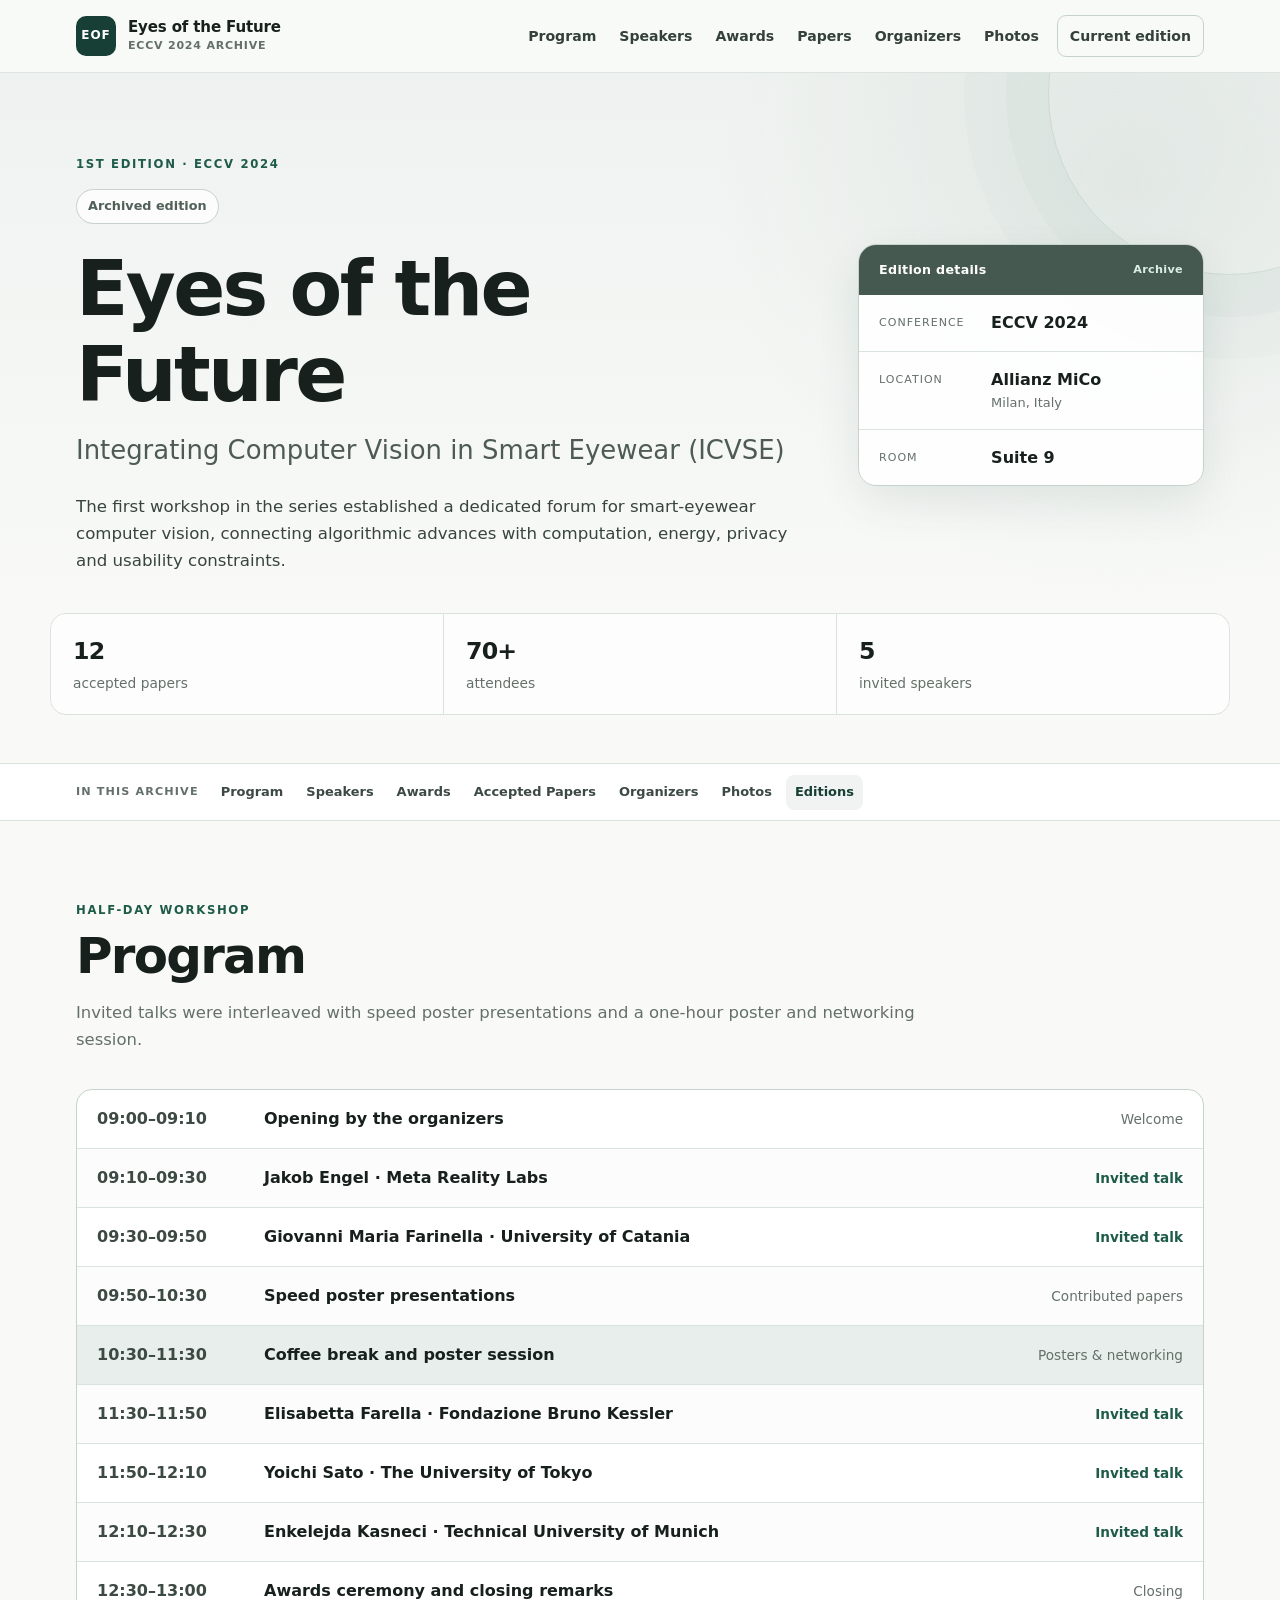
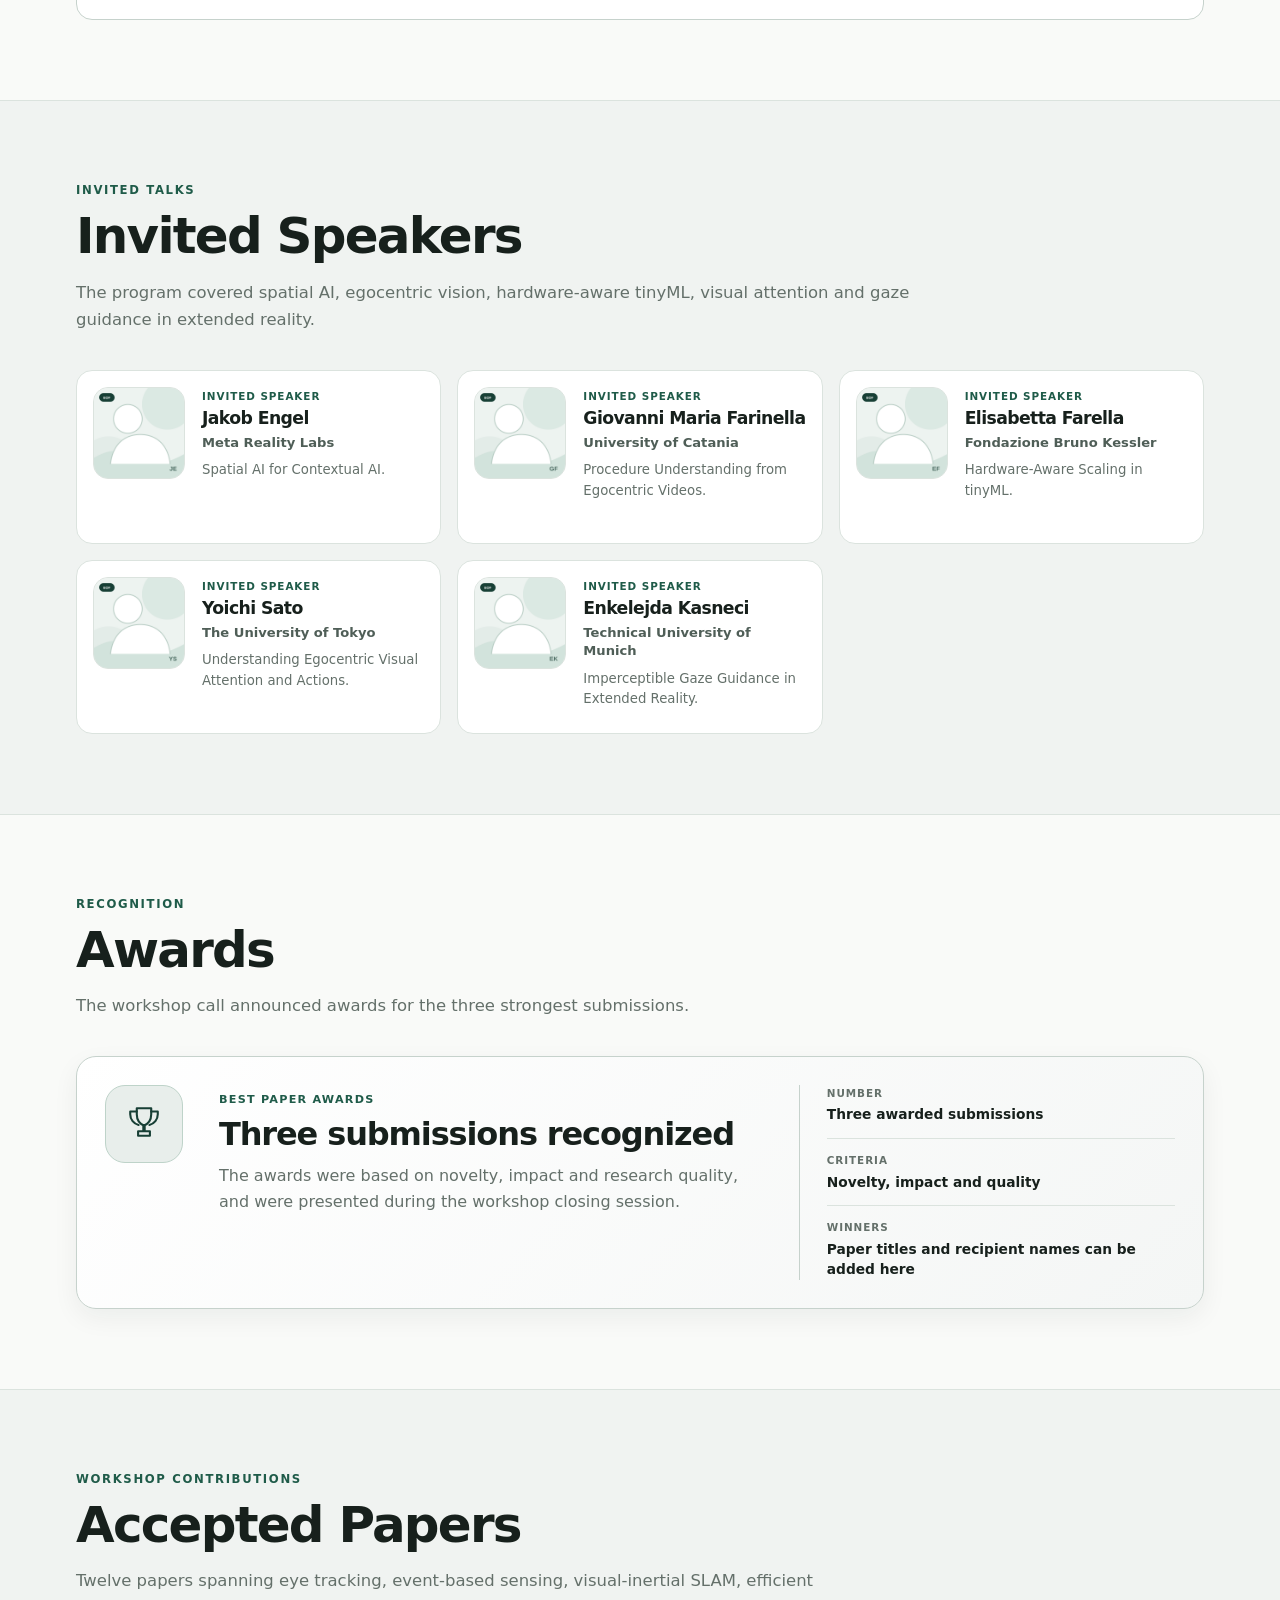
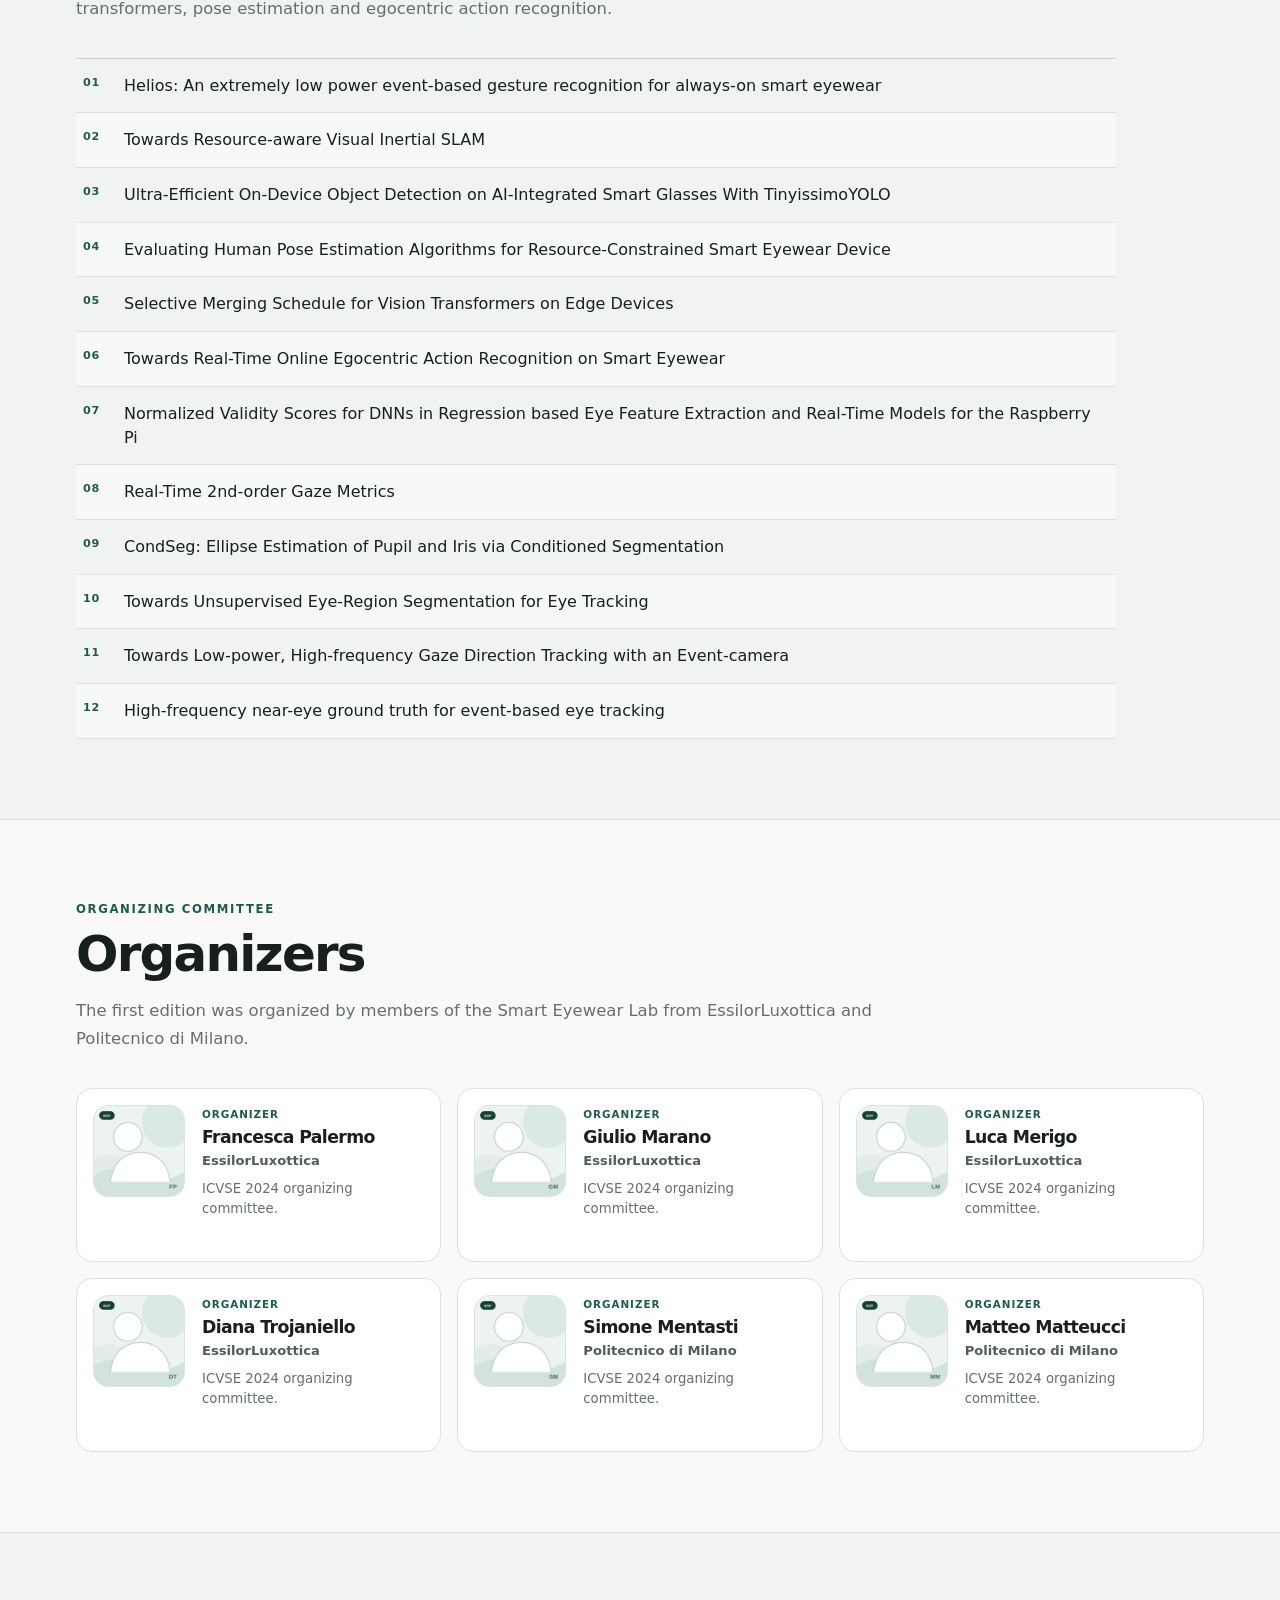
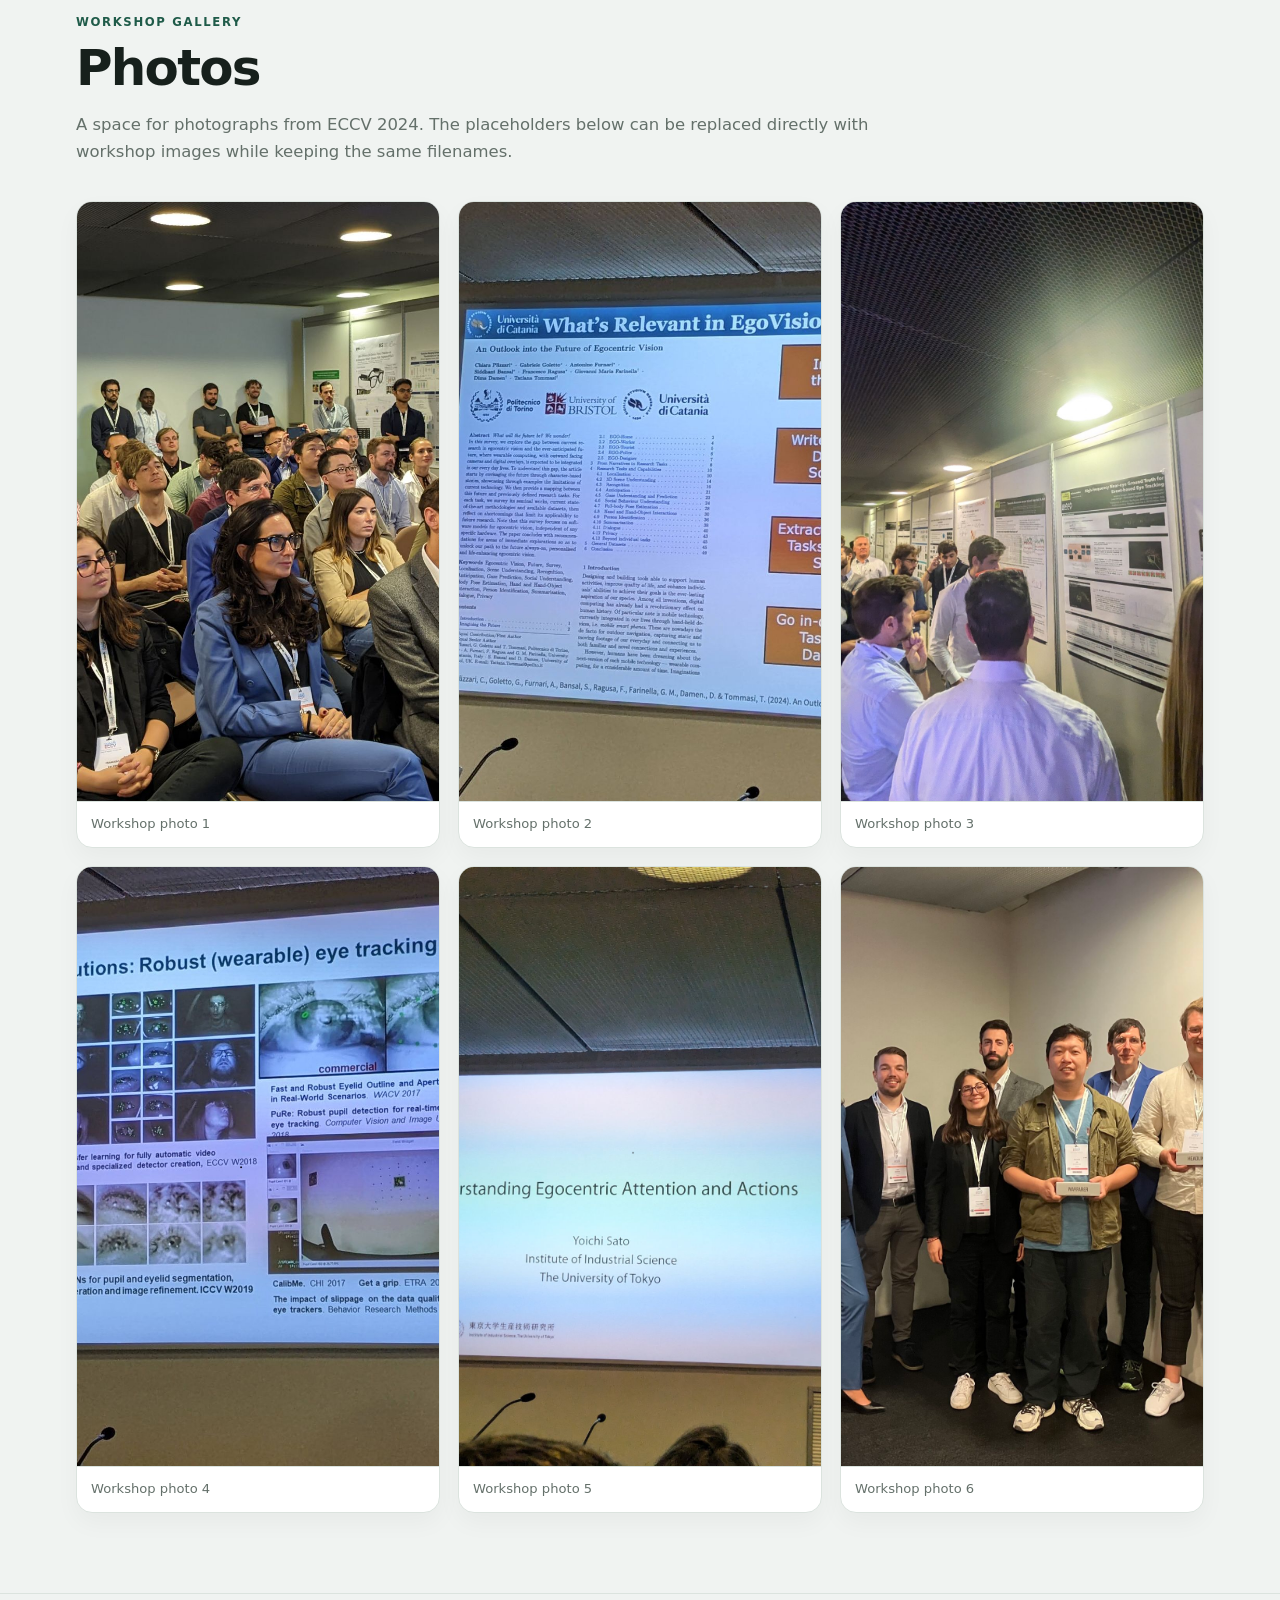
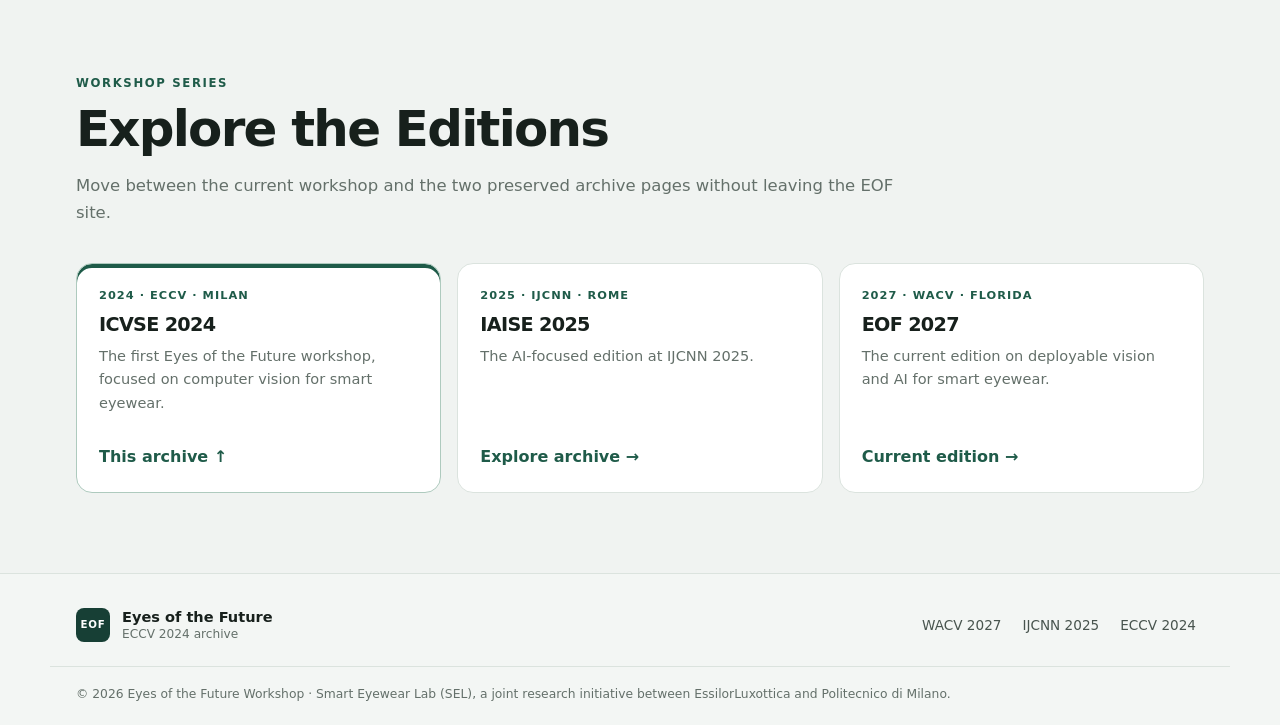
==== editions/eccv-2024.html @ 24f6e903 "Updated images and minor fixes" ====
<!DOCTYPE html>

<html lang="en">
<head>
<meta charset="utf-8"/>
<meta content="width=device-width, initial-scale=1" name="viewport"/>
<meta content="Archive of ICVSE 2024, the Eyes of the Future workshop at ECCV 2024 in Milan." name="description"/>
<title>ICVSE 2024 | Eyes of the Future</title>
<link href="../assets/icons/favicon.svg" rel="icon" type="image/svg+xml"/>
<link href="../assets/css/styles.css" rel="stylesheet"/>
</head>
<body class="archive-page">
<a class="skip-link" href="#content">Skip to content</a>
<header class="site-header">
<div class="nav-wrap">
<a aria-label="Eyes of the Future current edition" class="brand" href="../index.html">
<span class="brand-mark">EOF</span>
<span class="brand-copy"><strong>Eyes of the Future</strong><small>ECCV 2024 archive</small></span>
</a>
<button aria-controls="site-nav" aria-expanded="false" class="nav-toggle">Menu</button>
<nav aria-label="Archive navigation" class="nav-links" id="site-nav"><a href="#program">Program</a><a href="#speakers">Speakers</a><a href="#awards">Awards</a><a href="#papers">Papers</a><a href="#organizers">Organizers</a><a href="#photos">Photos</a><a class="nav-editions" href="../index.html">Current edition</a></nav>
</div>
</header>
<main id="content">
<section class="edition-hero edition-hero-archive" id="top">
<div class="container edition-hero-grid">
<div class="edition-hero-main">
<p class="eyebrow">1st edition · ECCV 2024</p>
<div class="archive-pill">Archived edition</div>
<h1>Eyes of the Future</h1>
<p class="edition-subtitle">Integrating Computer Vision in Smart Eyewear <span>(ICVSE)</span></p>
<p class="edition-summary">The first workshop in the series established a dedicated forum for smart-eyewear computer vision, connecting algorithmic advances with computation, energy, privacy and usability constraints.</p>
</div>
<aside aria-label="Workshop details" class="meta-panel">
<div class="meta-panel-head"><span>Edition details</span><span class="meta-panel-state">Archive</span></div>
<dl class="meta-list">
<div><dt>Conference</dt><dd>ECCV 2024</dd></div>
<div><dt>Location</dt><dd>Allianz MiCo<small>Milan, Italy</small></dd></div>
<div><dt>Room</dt><dd>Suite 9</dd></div>

</dl>
</aside>
</div>
<div aria-label="Edition statistics" class="container stat-strip">
<div class="stat"><strong>12</strong><span>accepted papers</span></div>
<div class="stat"><strong>70+</strong><span>attendees</span></div>
<div class="stat"><strong>5</strong><span>invited speakers</span></div>
</div>
</section>
<nav aria-label="Quick navigation" class="jump-nav">
<div class="container jump-nav-inner"><span class="jump-label">In this archive</span><a href="#program">Program</a><a href="#speakers">Speakers</a><a href="#awards">Awards</a><a href="#papers">Accepted Papers</a><a href="#organizers">Organizers</a><a href="#photos">Photos</a><a href="#editions">Editions</a></div>
</nav>
<section class="section" id="program">
<div class="container">
<div class="section-head">
<p class="section-kicker">Half-day workshop</p>
<h2>Program</h2>
<p class="section-intro">Invited talks were interleaved with speed poster presentations and a one-hour poster and networking session.</p>
</div>
<div class="schedule">
<div class="schedule-row"><div class="schedule-time">09:00–09:10</div><div class="schedule-event">Opening by the organizers</div><div class="schedule-type">Welcome</div></div>
<div class="schedule-row talk"><div class="schedule-time">09:10–09:30</div><div class="schedule-event">Jakob Engel · Meta Reality Labs</div><div class="schedule-type">Invited talk</div></div>
<div class="schedule-row talk"><div class="schedule-time">09:30–09:50</div><div class="schedule-event">Giovanni Maria Farinella · University of Catania</div><div class="schedule-type">Invited talk</div></div>
<div class="schedule-row"><div class="schedule-time">09:50–10:30</div><div class="schedule-event">Speed poster presentations</div><div class="schedule-type">Contributed papers</div></div>
<div class="schedule-row break"><div class="schedule-time">10:30–11:30</div><div class="schedule-event">Coffee break and poster session</div><div class="schedule-type">Posters &amp; networking</div></div>
<div class="schedule-row talk"><div class="schedule-time">11:30–11:50</div><div class="schedule-event">Elisabetta Farella · Fondazione Bruno Kessler</div><div class="schedule-type">Invited talk</div></div>
<div class="schedule-row talk"><div class="schedule-time">11:50–12:10</div><div class="schedule-event">Yoichi Sato · The University of Tokyo</div><div class="schedule-type">Invited talk</div></div>
<div class="schedule-row talk"><div class="schedule-time">12:10–12:30</div><div class="schedule-event">Enkelejda Kasneci · Technical University of Munich</div><div class="schedule-type">Invited talk</div></div>
<div class="schedule-row"><div class="schedule-time">12:30–13:00</div><div class="schedule-event">Awards ceremony and closing remarks</div><div class="schedule-type">Closing</div></div>
</div>
</div>
</section>
<section class="section section-soft" id="speakers">
<div class="container">
<div class="section-head">
<p class="section-kicker">Invited talks</p>
<h2>Invited Speakers</h2>
<p class="section-intro">The program covered spatial AI, egocentric vision, hardware-aware tinyML, visual attention and gaze guidance in extended reality.</p>
</div>
<div class="people-grid">
<article class="person-card"><img alt="Placeholder portrait for Jakob Engel" class="person-photo" height="420" loading="lazy" src="../assets/images/people/jakob-engel.png" width="420"/><div class="person-content"><span class="person-type">Invited speaker</span><h3>Jakob Engel</h3><p class="person-affiliation">Meta Reality Labs</p><p class="person-description">Spatial AI for Contextual AI.</p></div></article>
<article class="person-card"><img alt="Placeholder portrait for Giovanni Maria Farinella" class="person-photo" height="420" loading="lazy" src="../assets/images/people/giovanni-maria-farinella.png" width="420"/><div class="person-content"><span class="person-type">Invited speaker</span><h3>Giovanni Maria Farinella</h3><p class="person-affiliation">University of Catania</p><p class="person-description">Procedure Understanding from Egocentric Videos.</p></div></article>
<article class="person-card"><img alt="Placeholder portrait for Elisabetta Farella" class="person-photo" height="420" loading="lazy" src="../assets/images/people/elisabetta-farella.png" width="420"/><div class="person-content"><span class="person-type">Invited speaker</span><h3>Elisabetta Farella</h3><p class="person-affiliation">Fondazione Bruno Kessler</p><p class="person-description">Hardware-Aware Scaling in tinyML.</p></div></article>
<article class="person-card"><img alt="Placeholder portrait for Yoichi Sato" class="person-photo" height="420" loading="lazy" src="../assets/images/people/yoichi-sato.png" width="420"/><div class="person-content"><span class="person-type">Invited speaker</span><h3>Yoichi Sato</h3><p class="person-affiliation">The University of Tokyo</p><p class="person-description">Understanding Egocentric Visual Attention and Actions.</p></div></article>
<article class="person-card"><img alt="Placeholder portrait for Enkelejda Kasneci" class="person-photo" height="420" loading="lazy" src="../assets/images/people/enkelejda-kasneci.png" width="420"/><div class="person-content"><span class="person-type">Invited speaker</span><h3>Enkelejda Kasneci</h3><p class="person-affiliation">Technical University of Munich</p><p class="person-description">Imperceptible Gaze Guidance in Extended Reality.</p></div></article>
</div>
</div>
</section>
<section class="section" id="awards">
<div class="container">
<div class="section-head">
<p class="section-kicker">Recognition</p>
<h2>Awards</h2>
<p class="section-intro">The workshop call announced awards for the three strongest submissions.</p>
</div>
<article class="award-card award-card-archive">
<div aria-hidden="true" class="award-symbol"><svg role="img" viewbox="0 0 64 64"><path d="M21 8h22v9c0 8-4.9 15-12 17.9V43h10v7H23v-7h10v-8.1C25.9 32 21 25 21 17V8Z"></path><path d="M21 13H11v4c0 8 5.4 14.6 12.8 16.5M43 13h10v4c0 8-5.4 14.6-12.8 16.5"></path></svg></div>
<div class="award-copy"><span class="award-label">Best Paper Awards</span><h3>Three submissions recognized</h3><p>The awards were based on novelty, impact and research quality, and were presented during the workshop closing session.</p></div>
<dl class="award-details">
<div><dt>Number</dt><dd>Three awarded submissions</dd></div>
<div><dt>Criteria</dt><dd>Novelty, impact and quality</dd></div>
<div><dt>Winners</dt><dd>Paper titles and recipient names can be added here</dd></div>
</dl>
</article>
</div>
</section>
<section class="section section-soft" id="papers">
<div class="container">
<div class="section-head">
<p class="section-kicker">Workshop contributions</p>
<h2>Accepted Papers</h2>
<p class="section-intro">Twelve papers spanning eye tracking, event-based sensing, visual-inertial SLAM, efficient transformers, pose estimation and egocentric action recognition.</p>
</div>
<ol class="paper-list">
<li>Helios: An extremely low power event-based gesture recognition for always-on smart eyewear</li>
<li>Towards Resource-aware Visual Inertial SLAM</li>
<li>Ultra-Efficient On-Device Object Detection on AI-Integrated Smart Glasses With TinyissimoYOLO</li>
<li>Evaluating Human Pose Estimation Algorithms for Resource-Constrained Smart Eyewear Device</li>
<li>Selective Merging Schedule for Vision Transformers on Edge Devices</li>
<li>Towards Real-Time Online Egocentric Action Recognition on Smart Eyewear</li>
<li>Normalized Validity Scores for DNNs in Regression based Eye Feature Extraction and Real-Time Models for the Raspberry Pi</li>
<li>Real-Time 2nd-order Gaze Metrics</li>
<li>CondSeg: Ellipse Estimation of Pupil and Iris via Conditioned Segmentation</li>
<li>Towards Unsupervised Eye-Region Segmentation for Eye Tracking</li>
<li>Towards Low-power, High-frequency Gaze Direction Tracking with an Event-camera</li>
<li>High-frequency near-eye ground truth for event-based eye tracking</li>
</ol>
</div>
</section>
<section class="section" id="organizers">
<div class="container">
<div class="section-head">
<p class="section-kicker">Organizing committee</p>
<h2>Organizers</h2>
<p class="section-intro">The first edition was organized by members of the Smart Eyewear Lab from EssilorLuxottica and Politecnico di Milano.</p>
</div>
<div class="people-grid">
<article class="person-card"><img alt="Placeholder portrait for Francesca Palermo" class="person-photo" height="420" loading="lazy" src="../assets/images/people/francesca-palermo.png" width="420"/><div class="person-content"><span class="person-type">Organizer</span><h3>Francesca Palermo</h3><p class="person-affiliation">EssilorLuxottica</p><p class="person-description">ICVSE 2024 organizing committee.</p></div></article>
<article class="person-card"><img alt="Placeholder portrait for Giulio Marano" class="person-photo" height="420" loading="lazy" src="../assets/images/people/giulio-marano.png" width="420"/><div class="person-content"><span class="person-type">Organizer</span><h3>Giulio Marano</h3><p class="person-affiliation">EssilorLuxottica</p><p class="person-description">ICVSE 2024 organizing committee.</p></div></article>
<article class="person-card"><img alt="Placeholder portrait for Luca Merigo" class="person-photo" height="420" loading="lazy" src="../assets/images/people/luca-merigo.png" width="420"/><div class="person-content"><span class="person-type">Organizer</span><h3>Luca Merigo</h3><p class="person-affiliation">EssilorLuxottica</p><p class="person-description">ICVSE 2024 organizing committee.</p></div></article>
<article class="person-card"><img alt="Placeholder portrait for Diana Trojaniello" class="person-photo" height="420" loading="lazy" src="../assets/images/people/diana-trojaniello.png" width="420"/><div class="person-content"><span class="person-type">Organizer</span><h3>Diana Trojaniello</h3><p class="person-affiliation">EssilorLuxottica</p><p class="person-description">ICVSE 2024 organizing committee.</p></div></article>
<article class="person-card"><img alt="Placeholder portrait for Simone Mentasti" class="person-photo" height="420" loading="lazy" src="../assets/images/people/simone-mentasti.png" width="420"/><div class="person-content"><span class="person-type">Organizer</span><h3>Simone Mentasti</h3><p class="person-affiliation">Politecnico di Milano</p><p class="person-description">ICVSE 2024 organizing committee.</p></div></article>
<article class="person-card"><img alt="Placeholder portrait for Matteo Matteucci" class="person-photo" height="420" loading="lazy" src="../assets/images/people/matteo-matteucci.png" width="420"/><div class="person-content"><span class="person-type">Organizer</span><h3>Matteo Matteucci</h3><p class="person-affiliation">Politecnico di Milano</p><p class="person-description">ICVSE 2024 organizing committee.</p></div></article>
</div>
</div>
</section>
<section class="section section-soft" id="photos">
<div class="container">
<div class="section-head">
<p class="section-kicker">Workshop gallery</p>
<h2>Photos</h2>
<p class="section-intro">A space for photographs from ECCV 2024. The placeholders below can be replaced directly with workshop images while keeping the same filenames.</p>
</div>
<div class="photo-gallery">
<figure class="gallery-item"><img alt="ECCV 2024 workshop photo placeholder 1" height="600" loading="lazy" src="../assets/images/photos/eccv-2024-1.png" width="900"/><figcaption>Workshop photo 1</figcaption></figure><figure class="gallery-item"><img alt="ECCV 2024 workshop photo placeholder 2" height="600" loading="lazy" src="../assets/images/photos/eccv-2024-2.png" width="900"/><figcaption>Workshop photo 2</figcaption></figure><figure class="gallery-item"><img alt="ECCV 2024 workshop photo placeholder 3" height="600" loading="lazy" src="../assets/images/photos/eccv-2024-3.png" width="900"/><figcaption>Workshop photo 3</figcaption></figure><figure class="gallery-item"><img alt="ECCV 2024 workshop photo placeholder 4" height="600" loading="lazy" src="../assets/images/photos/eccv-2024-4.png" width="900"/><figcaption>Workshop photo 4</figcaption></figure><figure class="gallery-item"><img alt="ECCV 2024 workshop photo placeholder 5" height="600" loading="lazy" src="../assets/images/photos/eccv-2024-5.png" width="900"/><figcaption>Workshop photo 5</figcaption></figure><figure class="gallery-item"><img alt="ECCV 2024 workshop photo placeholder 6" height="600" loading="lazy" src="../assets/images/photos/eccv-2024-6.png" width="900"/><figcaption>Workshop photo 6</figcaption></figure>
</div>
</div>
</section><section class="section section-soft" id="editions">
<div class="container">
<div class="section-head">
<p class="section-kicker">Workshop series</p>
<h2>Explore the Editions</h2>
<p class="section-intro">Move between the current workshop and the two preserved archive pages without leaving the EOF site.</p>
</div>
<div class="edition-grid">
<article class="edition-card current-edition"><div class="edition-year">2024 · ECCV · Milan</div><h3>ICVSE 2024</h3><p>The first Eyes of the Future workshop, focused on computer vision for smart eyewear.</p><a class="more" href="#top">This archive <span aria-hidden="true">↑</span></a></article>
<article class="edition-card"><div class="edition-year">2025 · IJCNN · Rome</div><h3>IAISE 2025</h3><p>The AI-focused edition at IJCNN 2025.</p><a class="more" href="ijcnn-2025.html">Explore archive <span aria-hidden="true">→</span></a></article>
<article class="edition-card"><div class="edition-year">2027 · WACV · Florida</div><h3>EOF 2027</h3><p>The current edition on deployable vision and AI for smart eyewear.</p><a class="more" href="../index.html">Current edition <span aria-hidden="true">→</span></a></article>
</div>
</div>
</section>
</main>
<footer>
<div class="container footer-main">
<div class="footer-brand"><span class="brand-mark footer-mark">EOF</span><div><strong>Eyes of the Future</strong><span>ECCV 2024 archive</span></div></div>
<nav aria-label="Edition navigation" class="footer-links"><a href="../index.html">WACV 2027</a><a href="ijcnn-2025.html">IJCNN 2025</a><a href="#top">ECCV 2024</a></nav>
</div>
<div class="container footer-bottom">© <span data-year=""></span> Eyes of the Future Workshop · Smart Eyewear Lab (SEL), a joint research initiative between EssilorLuxottica and Politecnico di Milano.</div>
</footer>
<a aria-label="Back to top" class="back-to-top" href="#top">↑</a>
<script src="../assets/js/main.js"></script>
</body>
</html>
---- assets/css/styles.css ----
:root {
  --bg: #f8faf8;
  --surface: #ffffff;
  --surface-soft: #eef3f0;
  --surface-muted: #f4f6f4;
  --ink: #17201c;
  --muted: #64706a;
  --line: #dbe3de;
  --line-strong: #c6d2cc;
  --accent: #1f5b49;
  --accent-dark: #173f35;
  --accent-soft: #e4efe9;
  --accent-pale: #f0f6f3;
  --warning: #fff8df;
  --warning-line: #e7d38a;
  --max: 1180px;
  --radius: 16px;
  --radius-small: 10px;
  --shadow: 0 18px 44px rgba(24, 63, 53, .09);
  --shadow-soft: 0 9px 26px rgba(23, 32, 28, .06);
  --header-height: 72px;
}

* { box-sizing: border-box; }
html { scroll-behavior: smooth; scroll-padding-top: 132px; }
body {
  margin: 0;
  color: var(--ink);
  background: var(--bg);
  font-family: Inter, ui-sans-serif, system-ui, -apple-system, BlinkMacSystemFont, "Segoe UI", sans-serif;
  line-height: 1.62;
  -webkit-font-smoothing: antialiased;
  text-rendering: optimizeLegibility;
}

body.archive-page {
  --bg: #f9faf8;
  --surface-soft: #f0f3f1;
  --accent-soft: #e8eeeb;
}

img, svg { display: block; max-width: 100%; }
a { color: var(--accent); text-decoration-thickness: 1px; text-underline-offset: 3px; }
a:hover { text-decoration-thickness: 2px; }
button, a { -webkit-tap-highlight-color: transparent; }

.skip-link {
  position: absolute;
  left: -9999px;
  top: 0;
  z-index: 100;
  padding: .72rem 1rem;
  background: var(--ink);
  color: #fff;
}
.skip-link:focus { left: 1rem; top: 1rem; }

.container { width: min(100%, var(--max)); margin: 0 auto; padding-inline: 26px; }
main { min-height: 70vh; }

.site-header {
  position: sticky;
  top: 0;
  z-index: 50;
  min-height: var(--header-height);
  background: rgba(248, 250, 248, .95);
  border-bottom: 1px solid rgba(219, 227, 222, .96);
  backdrop-filter: blur(14px);
}
.nav-wrap {
  width: min(100%, var(--max));
  min-height: var(--header-height);
  margin: 0 auto;
  padding-inline: 26px;
  display: flex;
  align-items: center;
  justify-content: space-between;
  gap: 28px;
}
.brand {
  display: inline-flex;
  align-items: center;
  gap: 12px;
  min-width: max-content;
  color: var(--ink);
  text-decoration: none;
}
.brand-mark {
  width: 40px;
  height: 40px;
  flex: 0 0 auto;
  display: grid;
  place-items: center;
  border-radius: 10px;
  background: var(--accent-dark);
  color: #fff;
  font-size: .75rem;
  font-weight: 850;
  letter-spacing: .08em;
}
.brand-copy { display: grid; gap: 4px; line-height: 1.05; }
.brand-copy strong { font-size: .94rem; letter-spacing: -.01em; }
.brand-copy small { color: var(--muted); font-size: .69rem; font-weight: 700; letter-spacing: .07em; text-transform: uppercase; }

.nav-links { display: flex; align-items: center; gap: 5px; font-size: .88rem; }
.nav-links a {
  padding: 9px 9px;
  border-radius: 9px;
  color: #34403a;
  font-weight: 680;
  text-decoration: none;
  white-space: nowrap;
  transition: color .16s ease, background .16s ease, border-color .16s ease;
}
.nav-links a:hover,
.nav-links a.is-active { color: var(--accent-dark); background: var(--accent-soft); }
.nav-links a[aria-current="location"] { color: var(--accent-dark); background: var(--accent-soft); }
.nav-links .nav-editions { margin-left: 4px; padding-inline: 12px; border: 1px solid var(--line-strong); }
.nav-toggle {
  display: none;
  border: 1px solid var(--line-strong);
  border-radius: 9px;
  padding: 8px 11px;
  background: var(--surface);
  color: var(--ink);
  font: inherit;
  font-weight: 720;
  cursor: pointer;
}

.edition-hero {
  position: relative;
  overflow: hidden;
  padding: 82px 0 62px;
  border-bottom: 1px solid var(--line);
  background:
    radial-gradient(circle at 88% 18%, rgba(198, 218, 208, .48), transparent 31%),
    linear-gradient(180deg, rgba(231, 239, 235, .72), rgba(248, 250, 248, 0) 78%);
}
.edition-hero::after {
  content: "";
  position: absolute;
  width: 360px;
  height: 360px;
  right: -130px;
  top: -160px;
  border: 1px solid rgba(31, 91, 73, .12);
  border-radius: 50%;
  box-shadow: 0 0 0 42px rgba(31, 91, 73, .022), 0 0 0 84px rgba(31, 91, 73, .015);
  pointer-events: none;
}
.edition-hero-archive {
  padding-bottom: 48px;
  background:
    radial-gradient(circle at 88% 16%, rgba(205, 216, 210, .42), transparent 32%),
    linear-gradient(180deg, rgba(237, 241, 239, .9), rgba(249, 250, 248, 0) 80%);
}
.edition-hero-grid {
  position: relative;
  z-index: 1;
  display: grid;
  grid-template-columns: minmax(0, 1.4fr) minmax(310px, .68fr);
  gap: 70px;
  align-items: center;
}
.edition-hero-main { max-width: 780px; }
.eyebrow,
.section-kicker {
  margin: 0;
  color: var(--accent);
  font-size: .73rem;
  font-weight: 850;
  letter-spacing: .14em;
  text-transform: uppercase;
}
.eyebrow { margin-bottom: 15px; }
.status-pill,
.archive-pill {
  width: fit-content;
  display: inline-flex;
  align-items: center;
  gap: 9px;
  margin-bottom: 22px;
  padding: 6px 11px;
  border: 1px solid #b9d2c6;
  border-radius: 999px;
  background: rgba(228, 239, 233, .9);
  color: var(--accent-dark);
  font-size: .8rem;
  font-weight: 780;
}
.status-pill span {
  width: 7px;
  height: 7px;
  border-radius: 50%;
  background: var(--accent);
  box-shadow: 0 0 0 4px rgba(31, 91, 73, .1);
}
.archive-pill {
  border-color: var(--line-strong);
  background: rgba(255, 255, 255, .72);
  color: #506059;
}
h1, h2, h3 { line-height: 1.12; letter-spacing: -.035em; }
h1 { margin: 0 0 14px; max-width: 900px; font-size: clamp(3rem, 6vw, 5.25rem); }
.edition-subtitle {
  max-width: 800px;
  margin: 0 0 26px;
  color: #4e5b55;
  font-size: clamp(1.18rem, 2.3vw, 1.62rem);
  line-height: 1.4;
}
.edition-subtitle span { white-space: nowrap; }
.edition-summary { max-width: 735px; margin: 0; color: #38443e; font-size: 1.04rem; }
.hero-organized {
  max-width: 720px;
  margin: 25px 0 0;
  padding-top: 19px;
  border-top: 1px solid rgba(198, 210, 204, .9);
  color: var(--muted);
  font-size: .85rem;
}
.hero-organized strong { color: #3a4741; }
.actions { display: flex; flex-wrap: wrap; gap: 11px; margin-top: 29px; }
.button {
  min-height: 44px;
  display: inline-flex;
  align-items: center;
  justify-content: center;
  padding: 0 17px;
  border: 1px solid var(--accent-dark);
  border-radius: 10px;
  background: var(--accent-dark);
  color: #fff;
  font-size: .9rem;
  font-weight: 750;
  text-decoration: none;
  transition: transform .16s ease, box-shadow .16s ease, background .16s ease;
}
.button.secondary { border-color: var(--line-strong); background: rgba(255, 255, 255, .68); color: var(--ink); }
.button:hover { transform: translateY(-1px); box-shadow: var(--shadow-soft); text-decoration: none; }

.meta-panel {
  overflow: hidden;
  border: 1px solid var(--line-strong);
  border-radius: 18px;
  background: rgba(255, 255, 255, .92);
  box-shadow: var(--shadow);
}
.meta-panel-head {
  display: flex;
  align-items: center;
  justify-content: space-between;
  gap: 12px;
  padding: 15px 20px;
  background: var(--accent-dark);
  color: #fff;
  font-size: .79rem;
  font-weight: 760;
  letter-spacing: .025em;
}
.archive-page .meta-panel-head { background: #465950; }
.meta-panel-state { color: #d9eee5; font-size: .7rem; font-weight: 720; }
.meta-list { margin: 0; }
.meta-list > div {
  display: grid;
  grid-template-columns: 94px 1fr;
  gap: 18px;
  padding: 17px 20px;
  border-bottom: 1px solid var(--line);
  align-items: start;
}
.meta-list > div:last-child { border-bottom: 0; }
.meta-list dt { padding-top: 2px; color: var(--muted); font-size: .69rem; letter-spacing: .09em; text-transform: uppercase; }
.meta-list dd { margin: 0; font-weight: 740; line-height: 1.35; }
.meta-list dd small { display: block; margin-top: 4px; color: var(--muted); font-size: .81rem; font-weight: 520; }

.stat-strip {
  position: relative;
  z-index: 1;
  display: grid;
  grid-template-columns: repeat(3, 1fr);
  gap: 1px;
  overflow: hidden;
  margin-top: 38px;
  padding-inline: 0;
  border: 1px solid var(--line);
  border-radius: var(--radius);
  background: var(--line);
}
.stat { padding: 18px 22px; background: rgba(255, 255, 255, .94); }
.stat strong { display: block; font-size: 1.48rem; letter-spacing: -.035em; }
.stat span { color: var(--muted); font-size: .86rem; }

.jump-nav {
  position: sticky;
  top: var(--header-height);
  z-index: 35;
  border-bottom: 1px solid var(--line);
  background: rgba(255, 255, 255, .96);
  backdrop-filter: blur(10px);
}
.jump-nav-inner {
  min-height: 56px;
  display: flex;
  align-items: center;
  gap: 5px;
  overflow-x: auto;
  scrollbar-width: none;
}
.jump-nav-inner::-webkit-scrollbar { display: none; }
.jump-label {
  margin-right: 8px;
  color: var(--muted);
  font-size: .7rem;
  font-weight: 820;
  letter-spacing: .1em;
  text-transform: uppercase;
  white-space: nowrap;
}
.jump-nav a {
  padding: 7px 9px;
  border-radius: 8px;
  color: #3d4943;
  font-size: .81rem;
  font-weight: 680;
  text-decoration: none;
  white-space: nowrap;
}
.jump-nav a:hover,
.jump-nav a.is-active { background: var(--surface-soft); color: var(--accent-dark); }

.section { padding: 80px 0; border-bottom: 1px solid var(--line); }
.section:last-of-type { border-bottom: 0; }
.section-soft { background: var(--surface-soft); }
.section-head { max-width: 880px; margin-bottom: 36px; }
.section-kicker { margin-bottom: 9px; }
.section h2 { margin: 0 0 14px; font-size: clamp(2.12rem, 4vw, 3.12rem); }
.section-intro { max-width: 840px; margin: 0; color: var(--muted); font-size: 1.03rem; line-height: 1.65; }
.narrow-section { max-width: 980px; }
.prose { max-width: 940px; font-size: 1.01rem; }
.prose p:first-child { margin-top: 0; }
.prose p:last-child { margin-bottom: 0; }
.prose-columns { display: grid; grid-template-columns: repeat(2, minmax(0, 1fr)); gap: 44px; }
.prose-columns p { margin: 0; }
.prose-columns p + p { padding-left: 36px; border-left: 1px solid var(--line); }

.topic-grid,
.info-grid,
.edition-grid,
.program-track-grid {
  display: grid;
  grid-template-columns: repeat(3, minmax(0, 1fr));
  gap: 16px;
}
.topic-card,
.info-card,
.edition-card,
.program-track,
.placeholder-panel {
  border: 1px solid var(--line);
  border-radius: var(--radius);
  background: var(--surface);
  transition: transform .16s ease, border-color .16s ease, box-shadow .16s ease;
}
.topic-card:hover,
.info-card:hover,
.edition-card:hover,
.program-track:hover,
.person-card:hover {
  transform: translateY(-2px);
  border-color: var(--line-strong);
  box-shadow: var(--shadow-soft);
}
.topic-card { position: relative; min-height: 156px; padding: 45px 21px 21px; }
.topic-index {
  position: absolute;
  top: 17px;
  right: 18px;
  color: #8fa199;
  font-size: .69rem;
  font-weight: 820;
  letter-spacing: .09em;
}
.topic-card h3 { margin: 0 0 8px; font-size: 1.02rem; }
.topic-card p,
.info-card p,
.edition-card p,
.program-track li,
.placeholder-panel p { margin: 0; color: var(--muted); font-size: .91rem; }
.info-grid-spaced { margin-top: 28px; }
.info-card { min-height: 166px; padding: 21px; }
.info-card h3 { margin: 5px 0 9px; font-size: 1.08rem; }
.info-label,
.placeholder-label {
  color: var(--accent);
  font-size: .68rem;
  font-weight: 850;
  letter-spacing: .1em;
  text-transform: uppercase;
}

.notice,
.archive-note {
  margin-top: 22px;
  padding: 15px 17px;
  display: flex;
  align-items: baseline;
  gap: 14px;
  border-radius: 11px;
  font-size: .9rem;
}
.notice { border: 1px solid var(--warning-line); background: var(--warning); }
.notice strong,
.archive-note strong { white-space: nowrap; }
.notice span { color: #63572c; }
.archive-note { border: 1px solid var(--line-strong); background: var(--surface-muted); }
.archive-note span { color: var(--muted); }

.dates { border-top: 1px solid var(--line-strong); }
.date-row {
  display: grid;
  grid-template-columns: 235px 1fr;
  gap: 30px;
  padding: 18px 0;
  border-bottom: 1px solid var(--line);
  align-items: baseline;
}
.date-row time { font-variant-numeric: tabular-nums; font-weight: 780; }
.date-row span { color: var(--muted); }
.date-highlight time { color: var(--accent-dark); }

.schedule {
  overflow: hidden;
  border: 1px solid var(--line-strong);
  border-radius: var(--radius);
  background: var(--surface);
}
.schedule-row {
  display: grid;
  grid-template-columns: 145px 1fr 190px;
  gap: 22px;
  padding: 16px 20px;
  border-bottom: 1px solid var(--line);
  align-items: baseline;
}
.schedule-row:last-child { border-bottom: 0; }
.schedule-row:nth-child(even) { background: #fbfcfb; }
.schedule-row.break { background: var(--accent-soft); }
.schedule-time { color: #3d4943; font-variant-numeric: tabular-nums; font-weight: 770; }
.schedule-event { font-weight: 680; }
.schedule-type { color: var(--muted); font-size: .85rem; text-align: right; }
.schedule-row.talk .schedule-type { color: var(--accent); font-weight: 730; }

.program-track { position: relative; min-height: 220px; padding: 24px; }
.track-number {
  position: absolute;
  top: 18px;
  right: 20px;
  color: #91a099;
  font-size: .7rem;
  font-weight: 830;
  letter-spacing: .1em;
}
.program-track h3 { margin: 0 0 18px; padding-right: 30px; font-size: 1.18rem; }
.program-track ul { margin: 0; padding-left: 1.1rem; }
.program-track li { margin-bottom: 8px; }

.people-grid {
  display: grid;
  grid-template-columns: repeat(3, minmax(0, 1fr));
  gap: 16px;
}
.person-card {
  min-height: 174px;
  display: grid;
  grid-template-columns: 92px minmax(0, 1fr);
  gap: 17px;
  align-items: start;
  padding: 16px;
  border: 1px solid var(--line);
  border-radius: var(--radius);
  background: var(--surface);
  transition: transform .16s ease, border-color .16s ease, box-shadow .16s ease;
}
.person-photo {
  width: 92px;
  height: 92px;
  aspect-ratio: 1;
  border: 1px solid var(--line);
  border-radius: 15px;
  background: var(--surface-soft);
  object-fit: cover;
}
.person-content { min-width: 0; }
.person-type {
  display: block;
  margin: 1px 0 5px;
  color: var(--accent);
  font-size: .65rem;
  font-weight: 850;
  letter-spacing: .09em;
  text-transform: uppercase;
}
.person-card h3 { margin: 0 0 5px; font-size: 1.08rem; overflow-wrap: anywhere; }
.person-affiliation { margin: 0 0 8px; color: #4f5e57; font-size: .82rem; font-weight: 720; line-height: 1.42; }
.person-description { margin: 0; color: var(--muted); font-size: .83rem; line-height: 1.52; }
.photo-note { margin: 16px 0 0; color: var(--muted); font-size: .79rem; }
.photo-note code { padding: 1px 5px; border: 1px solid var(--line); border-radius: 5px; background: rgba(255, 255, 255, .75); color: #46514c; }

.award-card {
  display: grid;
  grid-template-columns: 86px minmax(0, 1.1fr) minmax(285px, .75fr);
  gap: 28px;
  align-items: start;
  padding: 28px;
  border: 1px solid #bdd2c8;
  border-radius: 20px;
  background: linear-gradient(135deg, #ffffff 0%, #f2f7f4 100%);
  box-shadow: var(--shadow-soft);
}
.award-card-archive {
  border-color: var(--line-strong);
  background: linear-gradient(135deg, #ffffff 0%, #f4f6f5 100%);
}
.award-symbol {
  width: 78px;
  height: 78px;
  display: grid;
  place-items: center;
  border: 1px solid #bed3c9;
  border-radius: 20px;
  background: var(--accent-soft);
}
.award-symbol svg { width: 42px; height: 42px; fill: none; stroke: var(--accent-dark); stroke-width: 3.2; stroke-linecap: round; stroke-linejoin: round; }
.award-label { color: var(--accent); font-size: .7rem; font-weight: 850; letter-spacing: .11em; text-transform: uppercase; }
.award-copy h3 { margin: 6px 0 11px; font-size: clamp(1.45rem, 2.6vw, 2rem); }
.award-copy p { margin: 0; color: var(--muted); }
.award-details { margin: 0; padding-left: 27px; border-left: 1px solid var(--line-strong); }
.award-details div { padding: 0 0 13px; margin-bottom: 13px; border-bottom: 1px solid var(--line); }
.award-details div:last-child { padding-bottom: 0; margin-bottom: 0; border-bottom: 0; }
.award-details dt { margin-bottom: 3px; color: var(--muted); font-size: .65rem; font-weight: 820; letter-spacing: .09em; text-transform: uppercase; }
.award-details dd { margin: 0; font-size: .86rem; font-weight: 650; line-height: 1.48; }

.edition-card { min-height: 230px; display: flex; flex-direction: column; padding: 22px; }
.edition-year { margin-bottom: 10px; color: var(--accent); font-size: .71rem; font-weight: 850; letter-spacing: .09em; text-transform: uppercase; }
.edition-card h3 { margin: 0 0 8px; font-size: 1.2rem; }
.edition-card a.more { margin-top: auto; padding-top: 20px; font-weight: 750; text-decoration: none; }
.edition-card a.more:hover { text-decoration: underline; }
.current-edition { border-color: #aecabe; box-shadow: inset 0 4px 0 var(--accent); }

.placeholder-panel { max-width: 820px; padding: 25px; border-style: dashed; }
.placeholder-panel h3 { margin: 6px 0 9px; font-size: 1.2rem; }

.paper-list {
  max-width: 1040px;
  margin: 0;
  padding: 0;
  list-style: none;
  counter-reset: papers;
  border-top: 1px solid var(--line-strong);
}
.paper-list li {
  position: relative;
  counter-increment: papers;
  padding: 15px 15px 15px 48px;
  border-bottom: 1px solid var(--line);
  line-height: 1.48;
}
.paper-list li::before {
  content: counter(papers, decimal-leading-zero);
  position: absolute;
  left: 7px;
  top: 16px;
  color: var(--accent);
  font-size: .7rem;
  font-weight: 850;
  letter-spacing: .06em;
}
.paper-list li:nth-child(even) { background: rgba(255, 255, 255, .44); }

footer {
  padding: 34px 0 22px;
  border-top: 1px solid var(--line);
  background: #f3f6f4;
  color: var(--muted);
  font-size: .85rem;
}
.footer-main { display: flex; align-items: center; justify-content: space-between; gap: 28px; flex-wrap: wrap; }
.footer-brand { display: flex; align-items: center; gap: 12px; color: var(--ink); }
.footer-brand > div { display: grid; gap: 2px; line-height: 1.2; }
.footer-brand strong { font-size: .91rem; }
.footer-brand span:not(.brand-mark) { color: var(--muted); font-size: .76rem; }
.footer-mark { width: 34px; height: 34px; border-radius: 8px; font-size: .64rem; }
.footer-links { display: flex; flex-wrap: wrap; gap: 5px; }
.footer-links a { padding: 6px 8px; border-radius: 7px; color: #48544e; text-decoration: none; }
.footer-links a:hover { background: var(--surface); color: var(--accent-dark); }
.footer-bottom { margin-top: 24px; padding-top: 18px; border-top: 1px solid var(--line); font-size: .77rem; line-height: 1.5; }

.back-to-top {
  position: fixed;
  right: 22px;
  bottom: 22px;
  z-index: 38;
  width: 40px;
  height: 40px;
  display: grid;
  place-items: center;
  border-radius: 50%;
  background: var(--accent-dark);
  color: #fff;
  box-shadow: var(--shadow);
  text-decoration: none;
  opacity: 0;
  pointer-events: none;
  transform: translateY(6px);
  transition: opacity .16s ease, transform .16s ease;
}
.back-to-top.visible { opacity: 1; pointer-events: auto; transform: translateY(0); }
.back-to-top:hover { text-decoration: none; }

@media (max-width: 1080px) {
  .nav-links { gap: 2px; }
  .nav-links a { padding-inline: 7px; font-size: .84rem; }
  .edition-hero-grid { grid-template-columns: minmax(0, 1.25fr) minmax(285px, .72fr); gap: 46px; }
  .people-grid { grid-template-columns: repeat(2, minmax(0, 1fr)); }
}

@media (max-width: 900px) {
  .edition-hero-grid { grid-template-columns: 1fr; gap: 34px; align-items: start; }
  .meta-panel { max-width: 640px; }
  .topic-grid,
  .info-grid,
  .edition-grid,
  .program-track-grid { grid-template-columns: repeat(2, minmax(0, 1fr)); }
  .prose-columns { gap: 30px; }
  .schedule-row { grid-template-columns: 125px 1fr; }
  .schedule-type { grid-column: 2; margin-top: -7px; text-align: left; }
  .award-card { grid-template-columns: 76px 1fr; }
  .award-symbol { width: 70px; height: 70px; border-radius: 18px; }
  .award-details { grid-column: 1 / -1; display: grid; grid-template-columns: repeat(3, 1fr); gap: 16px; padding: 20px 0 0; border-top: 1px solid var(--line-strong); border-left: 0; }
  .award-details div { margin: 0; padding: 0 16px 0 0; border-right: 1px solid var(--line); border-bottom: 0; }
  .award-details div:last-child { border-right: 0; }
}

@media (max-width: 760px) {
  :root { --header-height: 70px; }
  html { scroll-padding-top: 82px; }
  .nav-toggle { display: inline-flex; }
  .brand-copy small { display: none; }
  .nav-links {
    position: absolute;
    top: var(--header-height);
    left: 0;
    right: 0;
    display: none;
    flex-direction: column;
    align-items: stretch;
    padding: 13px 20px 18px;
    border-bottom: 1px solid var(--line);
    background: rgba(255, 255, 255, .99);
    box-shadow: 0 14px 24px rgba(23, 32, 28, .07);
  }
  .nav-links.open { display: flex; }
  .nav-links a { padding: 10px 12px; font-size: .91rem; }
  .nav-links .nav-editions { margin-left: 0; }
  .edition-hero { padding: 58px 0 48px; }
  .edition-hero-archive { padding-bottom: 40px; }
  .jump-nav { position: relative; top: auto; }
  .jump-label { display: none; }
  .section { padding: 64px 0; }
  .prose-columns { grid-template-columns: 1fr; gap: 20px; }
  .prose-columns p + p { padding: 20px 0 0; border-top: 1px solid var(--line); border-left: 0; }
  .topic-grid,
  .info-grid,
  .edition-grid,
  .program-track-grid,
  .people-grid,
  .stat-strip { grid-template-columns: 1fr; }
  .date-row { grid-template-columns: 1fr; gap: 3px; }
  .schedule-row { grid-template-columns: 1fr; gap: 3px; padding: 15px 16px; }
  .schedule-type { grid-column: 1; margin: 1px 0 0; text-align: left; }
  .notice,
  .archive-note { display: grid; gap: 4px; }
  .notice strong,
  .archive-note strong { white-space: normal; }
  .award-card { grid-template-columns: 1fr; gap: 20px; padding: 23px; }
  .award-details { grid-column: 1; grid-template-columns: 1fr; gap: 0; }
  .award-details div { padding: 0 0 12px; margin-bottom: 12px; border-right: 0; border-bottom: 1px solid var(--line); }
  .award-details div:last-child { margin-bottom: 0; padding-bottom: 0; border-bottom: 0; }
  .footer-main { flex-direction: column; align-items: flex-start; }
}

@media (max-width: 520px) {
  .container,
  .nav-wrap { padding-inline: 18px; }
  h1 { font-size: clamp(2.65rem, 14vw, 4rem); }
  .edition-subtitle { font-size: 1.12rem; }
  .edition-subtitle span { white-space: normal; }
  .meta-list > div { grid-template-columns: 1fr; gap: 4px; }
  .person-card { grid-template-columns: 76px minmax(0, 1fr); gap: 14px; min-height: 150px; }
  .person-photo { width: 76px; height: 76px; border-radius: 13px; }
  .person-card h3 { font-size: 1rem; }
  .back-to-top { right: 16px; bottom: 16px; }
}

@media (prefers-reduced-motion: reduce) {
  html { scroll-behavior: auto; }
  *, *::before, *::after { transition: none !important; }
}


/* Archive photo galleries */
.photo-gallery {
  display: grid;
  grid-template-columns: repeat(3, minmax(0, 1fr));
  gap: 18px;
}
.gallery-item {
  margin: 0;
  overflow: hidden;
  border: 1px solid var(--line);
  border-radius: 16px;
  background: var(--surface);
  box-shadow: 0 10px 24px rgba(23, 32, 28, .04);
}
.gallery-item img {
  display: block;
  width: 100%;
  aspect-ratio: 3 / 2;
  object-fit: cover;
  border-bottom: 1px solid var(--line);
}
.gallery-item figcaption {
  padding: 11px 14px 13px;
  color: var(--muted);
  font-size: .82rem;
}
@media (max-width: 900px) { .photo-gallery { grid-template-columns: repeat(2, minmax(0, 1fr)); } }
@media (max-width: 560px) { .photo-gallery { grid-template-columns: 1fr; } }
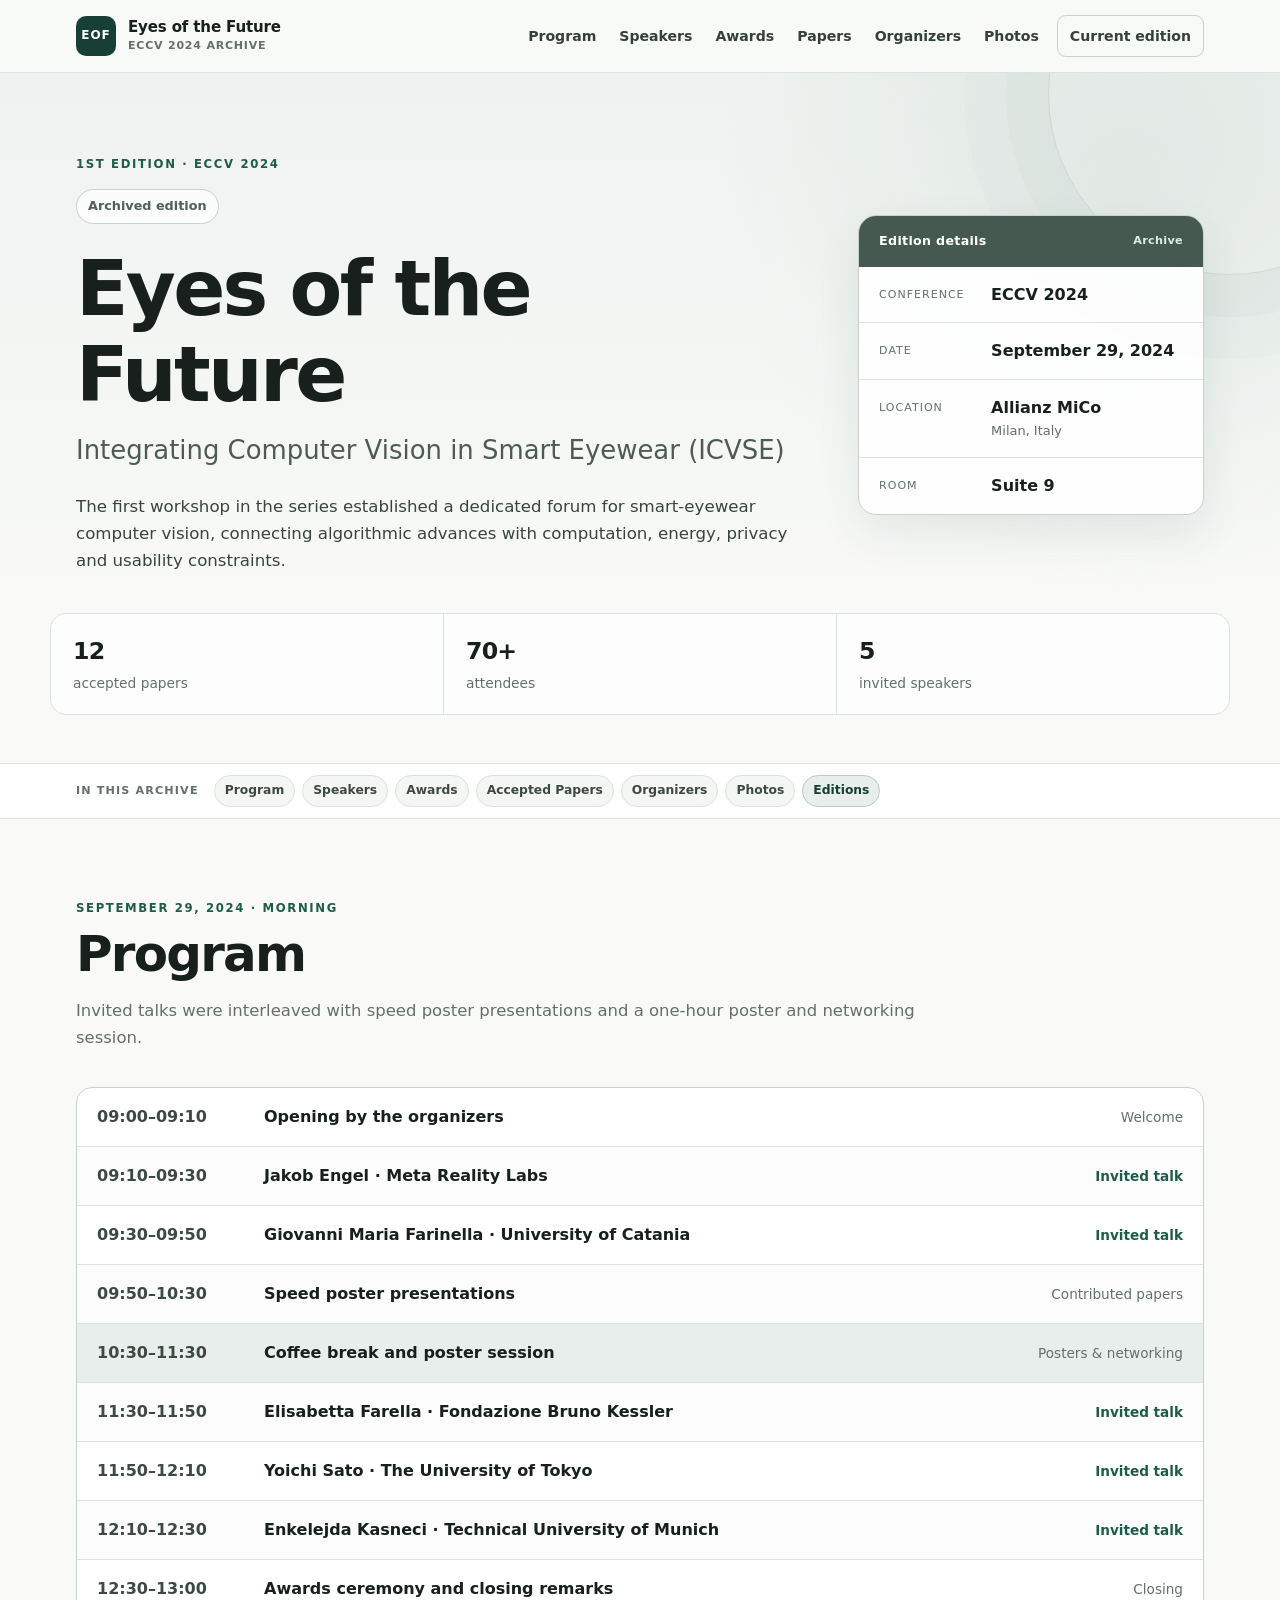
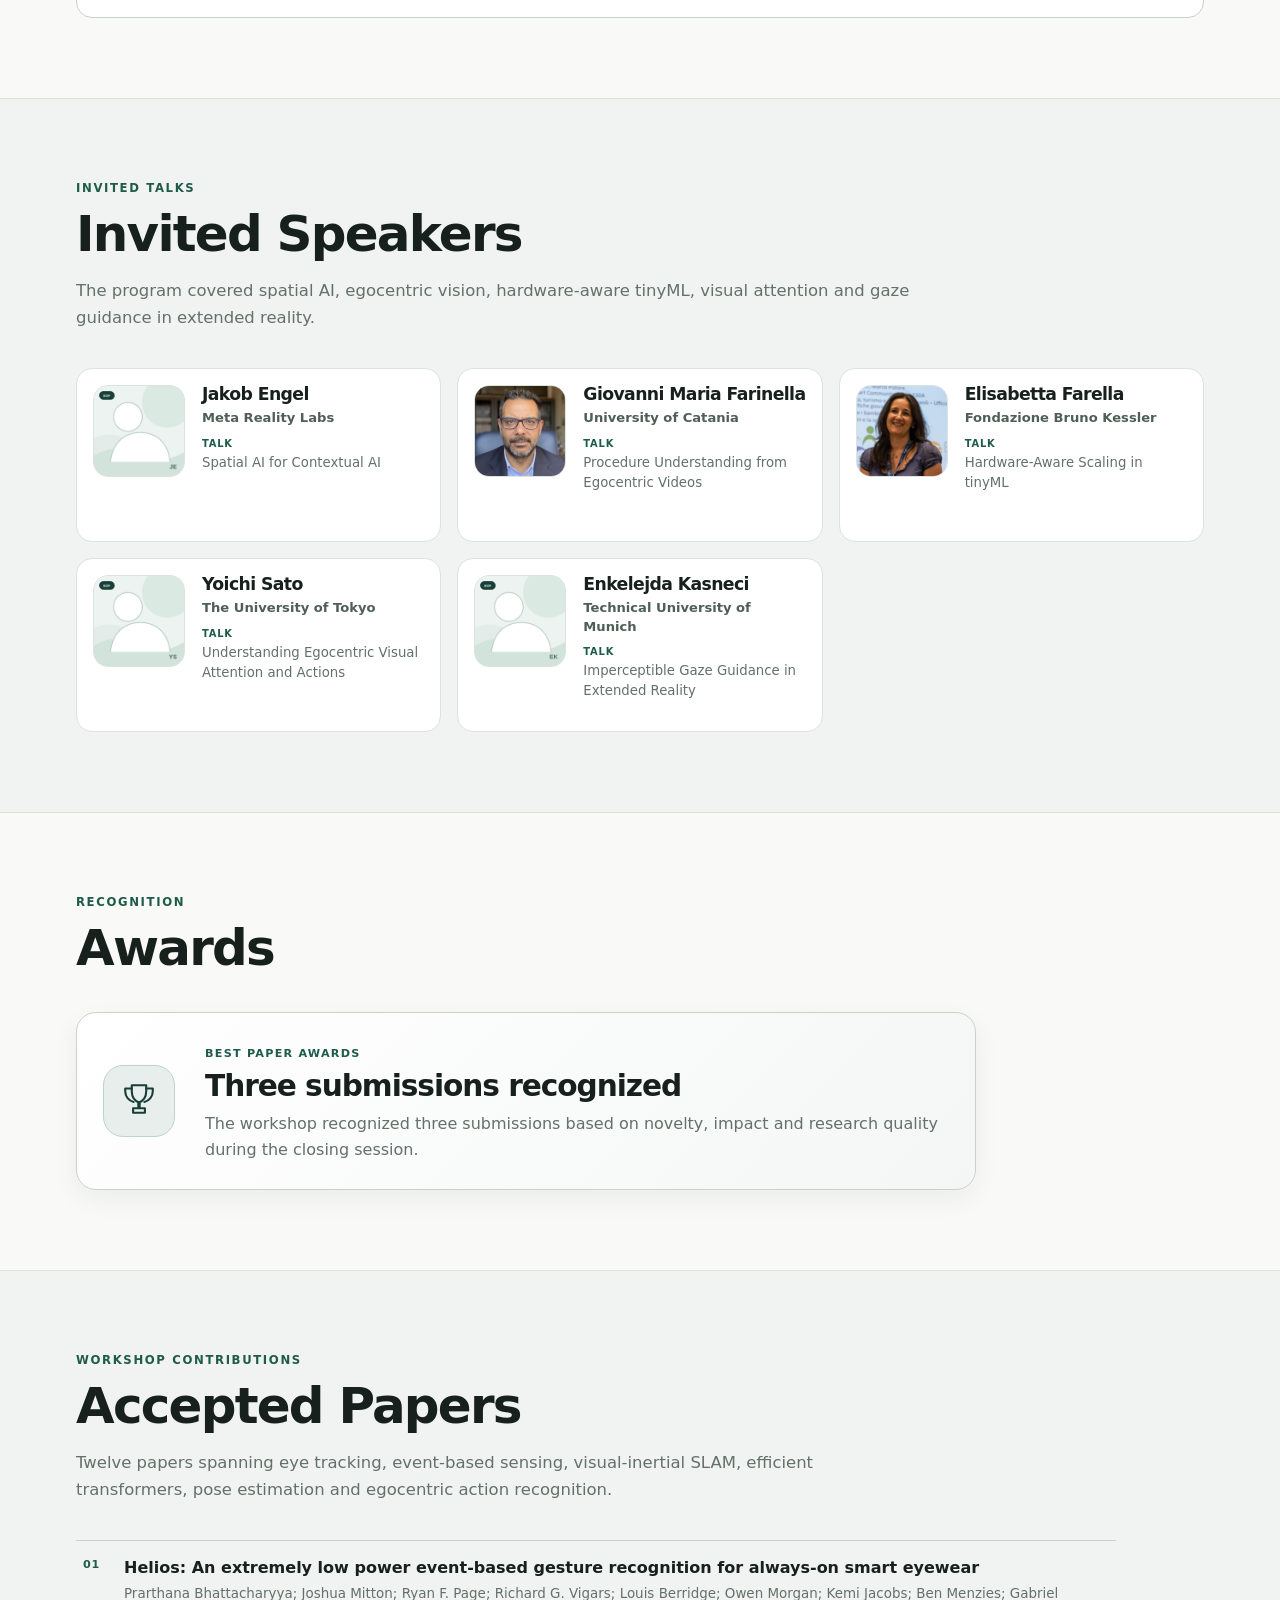
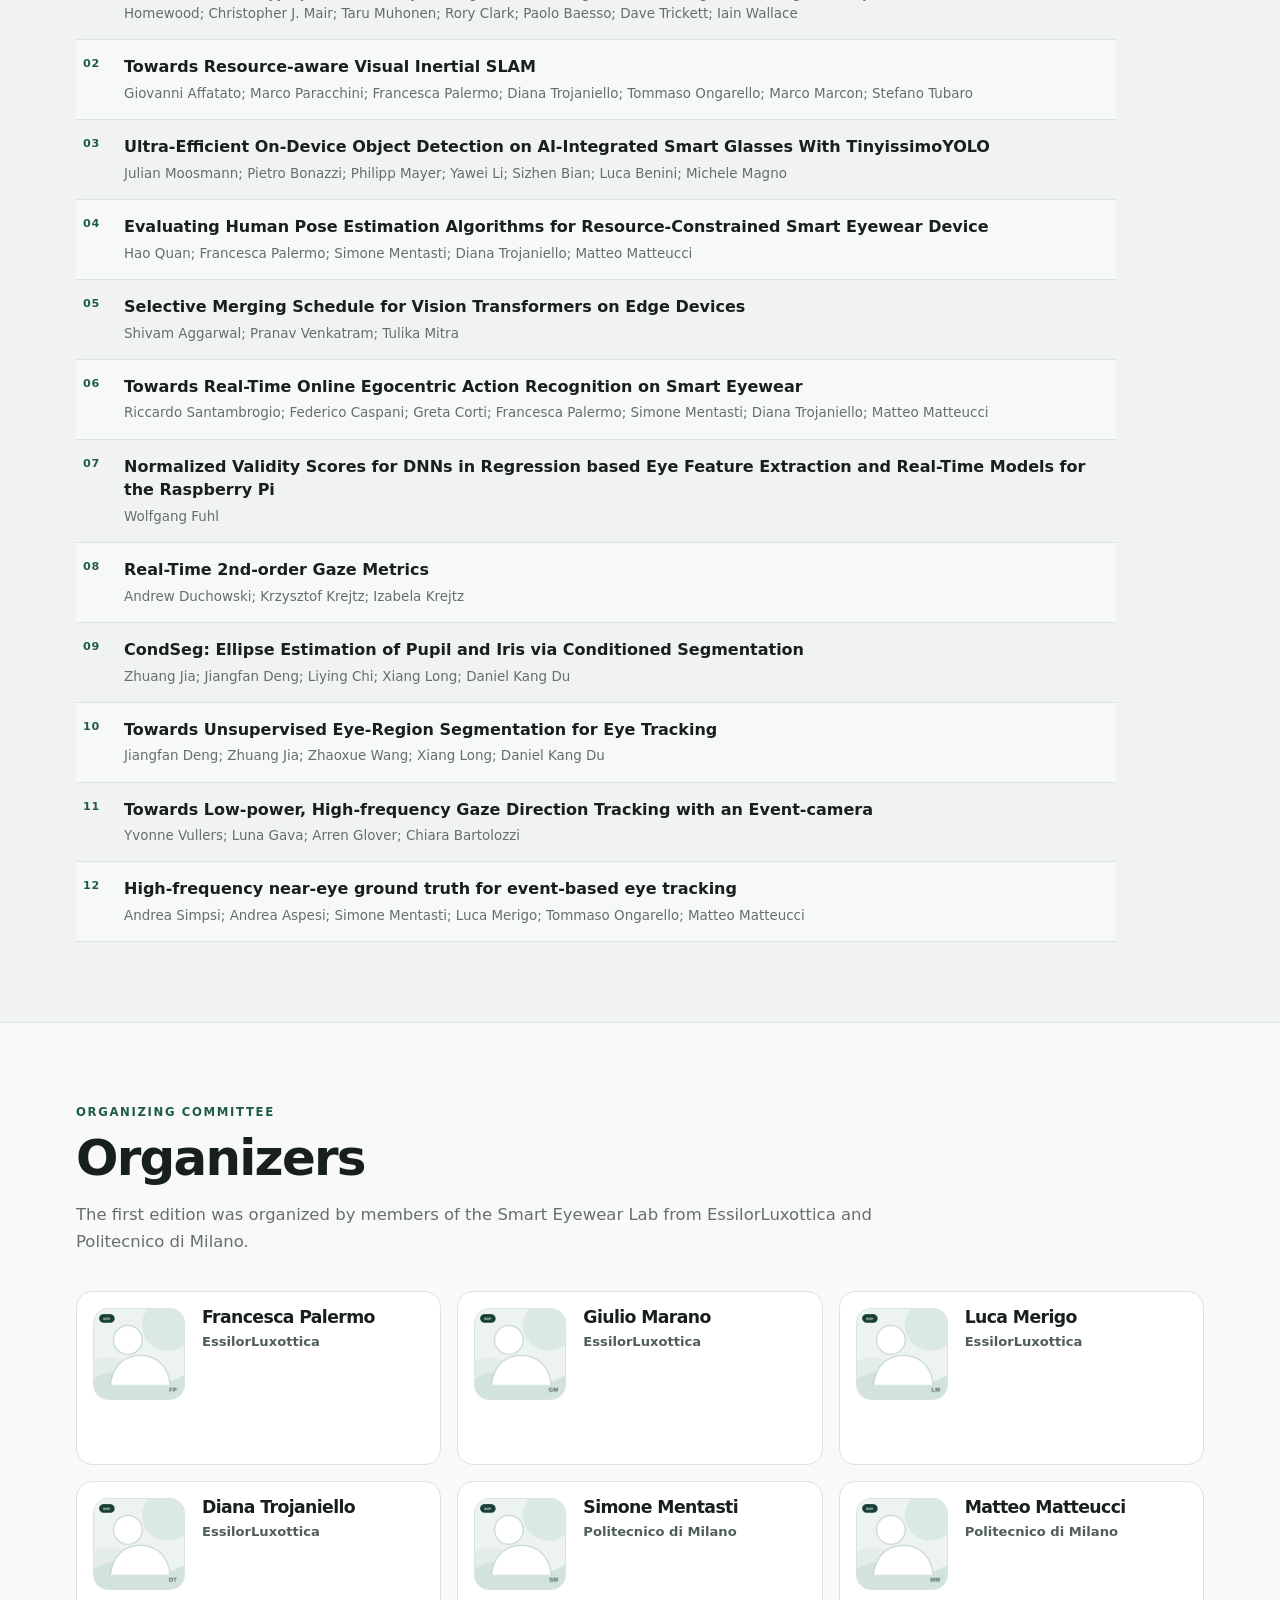
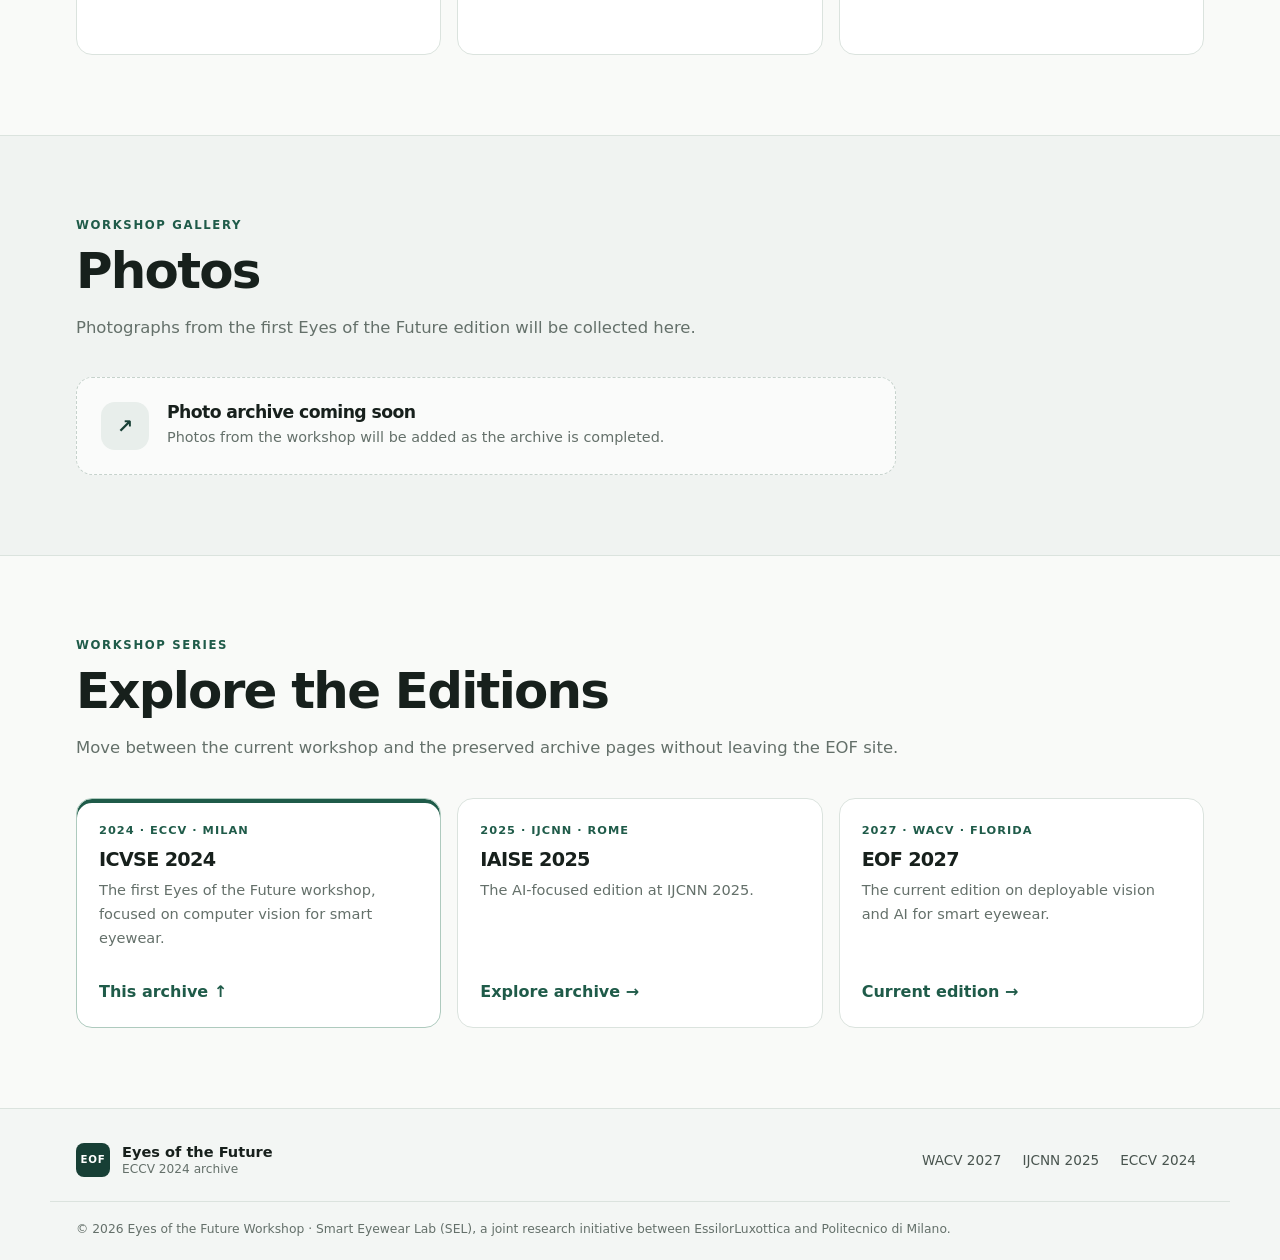
==== commit 722c9240: "new version from chatpgt" ====
--- a/editions/eccv-2024.html
+++ b/editions/eccv-2024.html
@@ -1,183 +1,227 @@
-<!DOCTYPE html>
-
+<!doctype html>
 <html lang="en">
 <head>
-<meta charset="utf-8"/>
-<meta content="width=device-width, initial-scale=1" name="viewport"/>
-<meta content="Archive of ICVSE 2024, the Eyes of the Future workshop at ECCV 2024 in Milan." name="description"/>
-<title>ICVSE 2024 | Eyes of the Future</title>
-<link href="../assets/icons/favicon.svg" rel="icon" type="image/svg+xml"/>
-<link href="../assets/css/styles.css" rel="stylesheet"/>
+  <meta charset="utf-8">
+  <meta name="viewport" content="width=device-width, initial-scale=1">
+  <meta name="description" content="Archive of ICVSE 2024, the Eyes of the Future workshop at ECCV 2024 in Milan.">
+  <title>ICVSE 2024 | Eyes of the Future</title>
+  <link rel="icon" href="../assets/icons/favicon.svg" type="image/svg+xml">
+  <link rel="stylesheet" href="../assets/css/styles.css">
 </head>
 <body class="archive-page">
 <a class="skip-link" href="#content">Skip to content</a>
 <header class="site-header">
-<div class="nav-wrap">
-<a aria-label="Eyes of the Future current edition" class="brand" href="../index.html">
-<span class="brand-mark">EOF</span>
-<span class="brand-copy"><strong>Eyes of the Future</strong><small>ECCV 2024 archive</small></span>
-</a>
-<button aria-controls="site-nav" aria-expanded="false" class="nav-toggle">Menu</button>
-<nav aria-label="Archive navigation" class="nav-links" id="site-nav"><a href="#program">Program</a><a href="#speakers">Speakers</a><a href="#awards">Awards</a><a href="#papers">Papers</a><a href="#organizers">Organizers</a><a href="#photos">Photos</a><a class="nav-editions" href="../index.html">Current edition</a></nav>
-</div>
+  <div class="nav-wrap">
+    <a class="brand" href="../index.html" aria-label="Eyes of the Future current edition"><span class="brand-mark">EOF</span><span class="brand-copy"><strong>Eyes of the Future</strong><small>ECCV 2024 archive</small></span></a>
+    <button class="nav-toggle" aria-controls="site-nav" aria-expanded="false">Menu</button>
+    <nav class="nav-links" id="site-nav" aria-label="Archive navigation"><a href="#program">Program</a><a href="#speakers">Speakers</a><a href="#awards">Awards</a><a href="#papers">Papers</a><a href="#organizers">Organizers</a><a href="#photos">Photos</a><a class="nav-editions" href="../index.html">Current edition</a></nav>
+  </div>
 </header>
 <main id="content">
-<section class="edition-hero edition-hero-archive" id="top">
-<div class="container edition-hero-grid">
-<div class="edition-hero-main">
-<p class="eyebrow">1st edition · ECCV 2024</p>
-<div class="archive-pill">Archived edition</div>
-<h1>Eyes of the Future</h1>
-<p class="edition-subtitle">Integrating Computer Vision in Smart Eyewear <span>(ICVSE)</span></p>
-<p class="edition-summary">The first workshop in the series established a dedicated forum for smart-eyewear computer vision, connecting algorithmic advances with computation, energy, privacy and usability constraints.</p>
-</div>
-<aside aria-label="Workshop details" class="meta-panel">
-<div class="meta-panel-head"><span>Edition details</span><span class="meta-panel-state">Archive</span></div>
-<dl class="meta-list">
-<div><dt>Conference</dt><dd>ECCV 2024</dd></div>
-<div><dt>Location</dt><dd>Allianz MiCo<small>Milan, Italy</small></dd></div>
-<div><dt>Room</dt><dd>Suite 9</dd></div>
-
-</dl>
-</aside>
-</div>
-<div aria-label="Edition statistics" class="container stat-strip">
-<div class="stat"><strong>12</strong><span>accepted papers</span></div>
-<div class="stat"><strong>70+</strong><span>attendees</span></div>
-<div class="stat"><strong>5</strong><span>invited speakers</span></div>
-</div>
-</section>
-<nav aria-label="Quick navigation" class="jump-nav">
-<div class="container jump-nav-inner"><span class="jump-label">In this archive</span><a href="#program">Program</a><a href="#speakers">Speakers</a><a href="#awards">Awards</a><a href="#papers">Accepted Papers</a><a href="#organizers">Organizers</a><a href="#photos">Photos</a><a href="#editions">Editions</a></div>
-</nav>
-<section class="section" id="program">
-<div class="container">
-<div class="section-head">
-<p class="section-kicker">Half-day workshop</p>
-<h2>Program</h2>
-<p class="section-intro">Invited talks were interleaved with speed poster presentations and a one-hour poster and networking session.</p>
-</div>
-<div class="schedule">
-<div class="schedule-row"><div class="schedule-time">09:00–09:10</div><div class="schedule-event">Opening by the organizers</div><div class="schedule-type">Welcome</div></div>
-<div class="schedule-row talk"><div class="schedule-time">09:10–09:30</div><div class="schedule-event">Jakob Engel · Meta Reality Labs</div><div class="schedule-type">Invited talk</div></div>
-<div class="schedule-row talk"><div class="schedule-time">09:30–09:50</div><div class="schedule-event">Giovanni Maria Farinella · University of Catania</div><div class="schedule-type">Invited talk</div></div>
-<div class="schedule-row"><div class="schedule-time">09:50–10:30</div><div class="schedule-event">Speed poster presentations</div><div class="schedule-type">Contributed papers</div></div>
-<div class="schedule-row break"><div class="schedule-time">10:30–11:30</div><div class="schedule-event">Coffee break and poster session</div><div class="schedule-type">Posters &amp; networking</div></div>
-<div class="schedule-row talk"><div class="schedule-time">11:30–11:50</div><div class="schedule-event">Elisabetta Farella · Fondazione Bruno Kessler</div><div class="schedule-type">Invited talk</div></div>
-<div class="schedule-row talk"><div class="schedule-time">11:50–12:10</div><div class="schedule-event">Yoichi Sato · The University of Tokyo</div><div class="schedule-type">Invited talk</div></div>
-<div class="schedule-row talk"><div class="schedule-time">12:10–12:30</div><div class="schedule-event">Enkelejda Kasneci · Technical University of Munich</div><div class="schedule-type">Invited talk</div></div>
-<div class="schedule-row"><div class="schedule-time">12:30–13:00</div><div class="schedule-event">Awards ceremony and closing remarks</div><div class="schedule-type">Closing</div></div>
-</div>
-</div>
-</section>
-<section class="section section-soft" id="speakers">
-<div class="container">
-<div class="section-head">
-<p class="section-kicker">Invited talks</p>
-<h2>Invited Speakers</h2>
-<p class="section-intro">The program covered spatial AI, egocentric vision, hardware-aware tinyML, visual attention and gaze guidance in extended reality.</p>
-</div>
-<div class="people-grid">
-<article class="person-card"><img alt="Placeholder portrait for Jakob Engel" class="person-photo" height="420" loading="lazy" src="../assets/images/people/jakob-engel.png" width="420"/><div class="person-content"><span class="person-type">Invited speaker</span><h3>Jakob Engel</h3><p class="person-affiliation">Meta Reality Labs</p><p class="person-description">Spatial AI for Contextual AI.</p></div></article>
-<article class="person-card"><img alt="Placeholder portrait for Giovanni Maria Farinella" class="person-photo" height="420" loading="lazy" src="../assets/images/people/giovanni-maria-farinella.png" width="420"/><div class="person-content"><span class="person-type">Invited speaker</span><h3>Giovanni Maria Farinella</h3><p class="person-affiliation">University of Catania</p><p class="person-description">Procedure Understanding from Egocentric Videos.</p></div></article>
-<article class="person-card"><img alt="Placeholder portrait for Elisabetta Farella" class="person-photo" height="420" loading="lazy" src="../assets/images/people/elisabetta-farella.png" width="420"/><div class="person-content"><span class="person-type">Invited speaker</span><h3>Elisabetta Farella</h3><p class="person-affiliation">Fondazione Bruno Kessler</p><p class="person-description">Hardware-Aware Scaling in tinyML.</p></div></article>
-<article class="person-card"><img alt="Placeholder portrait for Yoichi Sato" class="person-photo" height="420" loading="lazy" src="../assets/images/people/yoichi-sato.png" width="420"/><div class="person-content"><span class="person-type">Invited speaker</span><h3>Yoichi Sato</h3><p class="person-affiliation">The University of Tokyo</p><p class="person-description">Understanding Egocentric Visual Attention and Actions.</p></div></article>
-<article class="person-card"><img alt="Placeholder portrait for Enkelejda Kasneci" class="person-photo" height="420" loading="lazy" src="../assets/images/people/enkelejda-kasneci.png" width="420"/><div class="person-content"><span class="person-type">Invited speaker</span><h3>Enkelejda Kasneci</h3><p class="person-affiliation">Technical University of Munich</p><p class="person-description">Imperceptible Gaze Guidance in Extended Reality.</p></div></article>
-</div>
-</div>
-</section>
-<section class="section" id="awards">
-<div class="container">
-<div class="section-head">
-<p class="section-kicker">Recognition</p>
-<h2>Awards</h2>
-<p class="section-intro">The workshop call announced awards for the three strongest submissions.</p>
-</div>
-<article class="award-card award-card-archive">
-<div aria-hidden="true" class="award-symbol"><svg role="img" viewbox="0 0 64 64"><path d="M21 8h22v9c0 8-4.9 15-12 17.9V43h10v7H23v-7h10v-8.1C25.9 32 21 25 21 17V8Z"></path><path d="M21 13H11v4c0 8 5.4 14.6 12.8 16.5M43 13h10v4c0 8-5.4 14.6-12.8 16.5"></path></svg></div>
-<div class="award-copy"><span class="award-label">Best Paper Awards</span><h3>Three submissions recognized</h3><p>The awards were based on novelty, impact and research quality, and were presented during the workshop closing session.</p></div>
-<dl class="award-details">
-<div><dt>Number</dt><dd>Three awarded submissions</dd></div>
-<div><dt>Criteria</dt><dd>Novelty, impact and quality</dd></div>
-<div><dt>Winners</dt><dd>Paper titles and recipient names can be added here</dd></div>
-</dl>
-</article>
-</div>
-</section>
-<section class="section section-soft" id="papers">
-<div class="container">
-<div class="section-head">
-<p class="section-kicker">Workshop contributions</p>
-<h2>Accepted Papers</h2>
-<p class="section-intro">Twelve papers spanning eye tracking, event-based sensing, visual-inertial SLAM, efficient transformers, pose estimation and egocentric action recognition.</p>
-</div>
-<ol class="paper-list">
-<li>Helios: An extremely low power event-based gesture recognition for always-on smart eyewear</li>
-<li>Towards Resource-aware Visual Inertial SLAM</li>
-<li>Ultra-Efficient On-Device Object Detection on AI-Integrated Smart Glasses With TinyissimoYOLO</li>
-<li>Evaluating Human Pose Estimation Algorithms for Resource-Constrained Smart Eyewear Device</li>
-<li>Selective Merging Schedule for Vision Transformers on Edge Devices</li>
-<li>Towards Real-Time Online Egocentric Action Recognition on Smart Eyewear</li>
-<li>Normalized Validity Scores for DNNs in Regression based Eye Feature Extraction and Real-Time Models for the Raspberry Pi</li>
-<li>Real-Time 2nd-order Gaze Metrics</li>
-<li>CondSeg: Ellipse Estimation of Pupil and Iris via Conditioned Segmentation</li>
-<li>Towards Unsupervised Eye-Region Segmentation for Eye Tracking</li>
-<li>Towards Low-power, High-frequency Gaze Direction Tracking with an Event-camera</li>
-<li>High-frequency near-eye ground truth for event-based eye tracking</li>
-</ol>
-</div>
-</section>
-<section class="section" id="organizers">
-<div class="container">
-<div class="section-head">
-<p class="section-kicker">Organizing committee</p>
-<h2>Organizers</h2>
-<p class="section-intro">The first edition was organized by members of the Smart Eyewear Lab from EssilorLuxottica and Politecnico di Milano.</p>
-</div>
-<div class="people-grid">
-<article class="person-card"><img alt="Placeholder portrait for Francesca Palermo" class="person-photo" height="420" loading="lazy" src="../assets/images/people/francesca-palermo.png" width="420"/><div class="person-content"><span class="person-type">Organizer</span><h3>Francesca Palermo</h3><p class="person-affiliation">EssilorLuxottica</p><p class="person-description">ICVSE 2024 organizing committee.</p></div></article>
-<article class="person-card"><img alt="Placeholder portrait for Giulio Marano" class="person-photo" height="420" loading="lazy" src="../assets/images/people/giulio-marano.png" width="420"/><div class="person-content"><span class="person-type">Organizer</span><h3>Giulio Marano</h3><p class="person-affiliation">EssilorLuxottica</p><p class="person-description">ICVSE 2024 organizing committee.</p></div></article>
-<article class="person-card"><img alt="Placeholder portrait for Luca Merigo" class="person-photo" height="420" loading="lazy" src="../assets/images/people/luca-merigo.png" width="420"/><div class="person-content"><span class="person-type">Organizer</span><h3>Luca Merigo</h3><p class="person-affiliation">EssilorLuxottica</p><p class="person-description">ICVSE 2024 organizing committee.</p></div></article>
-<article class="person-card"><img alt="Placeholder portrait for Diana Trojaniello" class="person-photo" height="420" loading="lazy" src="../assets/images/people/diana-trojaniello.png" width="420"/><div class="person-content"><span class="person-type">Organizer</span><h3>Diana Trojaniello</h3><p class="person-affiliation">EssilorLuxottica</p><p class="person-description">ICVSE 2024 organizing committee.</p></div></article>
-<article class="person-card"><img alt="Placeholder portrait for Simone Mentasti" class="person-photo" height="420" loading="lazy" src="../assets/images/people/simone-mentasti.png" width="420"/><div class="person-content"><span class="person-type">Organizer</span><h3>Simone Mentasti</h3><p class="person-affiliation">Politecnico di Milano</p><p class="person-description">ICVSE 2024 organizing committee.</p></div></article>
-<article class="person-card"><img alt="Placeholder portrait for Matteo Matteucci" class="person-photo" height="420" loading="lazy" src="../assets/images/people/matteo-matteucci.png" width="420"/><div class="person-content"><span class="person-type">Organizer</span><h3>Matteo Matteucci</h3><p class="person-affiliation">Politecnico di Milano</p><p class="person-description">ICVSE 2024 organizing committee.</p></div></article>
-</div>
-</div>
-</section>
-<section class="section section-soft" id="photos">
-<div class="container">
-<div class="section-head">
-<p class="section-kicker">Workshop gallery</p>
-<h2>Photos</h2>
-<p class="section-intro">A space for photographs from ECCV 2024. The placeholders below can be replaced directly with workshop images while keeping the same filenames.</p>
-</div>
-<div class="photo-gallery">
-<figure class="gallery-item"><img alt="ECCV 2024 workshop photo placeholder 1" height="600" loading="lazy" src="../assets/images/photos/eccv-2024-1.png" width="900"/><figcaption>Workshop photo 1</figcaption></figure><figure class="gallery-item"><img alt="ECCV 2024 workshop photo placeholder 2" height="600" loading="lazy" src="../assets/images/photos/eccv-2024-2.png" width="900"/><figcaption>Workshop photo 2</figcaption></figure><figure class="gallery-item"><img alt="ECCV 2024 workshop photo placeholder 3" height="600" loading="lazy" src="../assets/images/photos/eccv-2024-3.png" width="900"/><figcaption>Workshop photo 3</figcaption></figure><figure class="gallery-item"><img alt="ECCV 2024 workshop photo placeholder 4" height="600" loading="lazy" src="../assets/images/photos/eccv-2024-4.png" width="900"/><figcaption>Workshop photo 4</figcaption></figure><figure class="gallery-item"><img alt="ECCV 2024 workshop photo placeholder 5" height="600" loading="lazy" src="../assets/images/photos/eccv-2024-5.png" width="900"/><figcaption>Workshop photo 5</figcaption></figure><figure class="gallery-item"><img alt="ECCV 2024 workshop photo placeholder 6" height="600" loading="lazy" src="../assets/images/photos/eccv-2024-6.png" width="900"/><figcaption>Workshop photo 6</figcaption></figure>
-</div>
-</div>
-</section><section class="section section-soft" id="editions">
-<div class="container">
-<div class="section-head">
-<p class="section-kicker">Workshop series</p>
-<h2>Explore the Editions</h2>
-<p class="section-intro">Move between the current workshop and the two preserved archive pages without leaving the EOF site.</p>
-</div>
-<div class="edition-grid">
-<article class="edition-card current-edition"><div class="edition-year">2024 · ECCV · Milan</div><h3>ICVSE 2024</h3><p>The first Eyes of the Future workshop, focused on computer vision for smart eyewear.</p><a class="more" href="#top">This archive <span aria-hidden="true">↑</span></a></article>
-<article class="edition-card"><div class="edition-year">2025 · IJCNN · Rome</div><h3>IAISE 2025</h3><p>The AI-focused edition at IJCNN 2025.</p><a class="more" href="ijcnn-2025.html">Explore archive <span aria-hidden="true">→</span></a></article>
-<article class="edition-card"><div class="edition-year">2027 · WACV · Florida</div><h3>EOF 2027</h3><p>The current edition on deployable vision and AI for smart eyewear.</p><a class="more" href="../index.html">Current edition <span aria-hidden="true">→</span></a></article>
-</div>
-</div>
-</section>
+  <section class="edition-hero edition-hero-archive" id="top">
+    <div class="container edition-hero-grid">
+      <div class="edition-hero-main">
+        <p class="eyebrow">1st edition · ECCV 2024</p>
+        <div class="archive-pill">Archived edition</div>
+        <h1>Eyes of the Future</h1>
+        <p class="edition-subtitle">Integrating Computer Vision in Smart Eyewear <span>(ICVSE)</span></p>
+        <p class="edition-summary">The first workshop in the series established a dedicated forum for smart-eyewear computer vision, connecting algorithmic advances with computation, energy, privacy and usability constraints.</p>
+      </div>
+      <aside class="meta-panel" aria-label="Workshop details">
+        <div class="meta-panel-head"><span>Edition details</span><span class="meta-panel-state">Archive</span></div>
+        <dl class="meta-list">
+          <div><dt>Conference</dt><dd>ECCV 2024</dd></div>
+          <div><dt>Date</dt><dd>September 29, 2024</dd></div>
+          <div><dt>Location</dt><dd>Allianz MiCo<span class="meta-subline">Milan, Italy</span></dd></div>
+          <div><dt>Room</dt><dd>Suite 9</dd></div>
+        </dl>
+      </aside>
+    </div>
+    <div class="container stat-strip" aria-label="Edition statistics"><div class="stat"><strong>12</strong><span>accepted papers</span></div><div class="stat"><strong>70+</strong><span>attendees</span></div><div class="stat"><strong>5</strong><span>invited speakers</span></div></div>
+  </section>
+  <nav class="jump-nav" aria-label="Quick navigation"><div class="container jump-nav-inner"><span class="jump-label">In this archive</span><a href="#program">Program</a><a href="#speakers">Speakers</a><a href="#awards">Awards</a><a href="#papers">Accepted Papers</a><a href="#organizers">Organizers</a><a href="#photos">Photos</a><a href="#editions">Editions</a></div></nav>
+
+  <section class="section" id="program"><div class="container"><div class="section-head"><p class="section-kicker">September 29, 2024 · Morning</p><h2>Program</h2><p class="section-intro">Invited talks were interleaved with speed poster presentations and a one-hour poster and networking session.</p></div><div class="schedule"><div class="schedule-row">
+  <div class="schedule-time">09:00–09:10</div>
+  <div class="schedule-event">Opening by the organizers</div>
+  <div class="schedule-type">Welcome</div>
+</div>
+<div class="schedule-row talk">
+  <div class="schedule-time">09:10–09:30</div>
+  <div class="schedule-event">Jakob Engel · Meta Reality Labs</div>
+  <div class="schedule-type">Invited talk</div>
+</div>
+<div class="schedule-row talk">
+  <div class="schedule-time">09:30–09:50</div>
+  <div class="schedule-event">Giovanni Maria Farinella · University of Catania</div>
+  <div class="schedule-type">Invited talk</div>
+</div>
+<div class="schedule-row">
+  <div class="schedule-time">09:50–10:30</div>
+  <div class="schedule-event">Speed poster presentations</div>
+  <div class="schedule-type">Contributed papers</div>
+</div>
+<div class="schedule-row break">
+  <div class="schedule-time">10:30–11:30</div>
+  <div class="schedule-event">Coffee break and poster session</div>
+  <div class="schedule-type">Posters &amp; networking</div>
+</div>
+<div class="schedule-row talk">
+  <div class="schedule-time">11:30–11:50</div>
+  <div class="schedule-event">Elisabetta Farella · Fondazione Bruno Kessler</div>
+  <div class="schedule-type">Invited talk</div>
+</div>
+<div class="schedule-row talk">
+  <div class="schedule-time">11:50–12:10</div>
+  <div class="schedule-event">Yoichi Sato · The University of Tokyo</div>
+  <div class="schedule-type">Invited talk</div>
+</div>
+<div class="schedule-row talk">
+  <div class="schedule-time">12:10–12:30</div>
+  <div class="schedule-event">Enkelejda Kasneci · Technical University of Munich</div>
+  <div class="schedule-type">Invited talk</div>
+</div>
+<div class="schedule-row">
+  <div class="schedule-time">12:30–13:00</div>
+  <div class="schedule-event">Awards ceremony and closing remarks</div>
+  <div class="schedule-type">Closing</div>
+</div></div></div></section>
+
+  <section class="section section-soft" id="speakers"><div class="container"><div class="section-head"><p class="section-kicker">Invited talks</p><h2>Invited Speakers</h2><p class="section-intro">The program covered spatial AI, egocentric vision, hardware-aware tinyML, visual attention and gaze guidance in extended reality.</p></div><div class="people-grid"><article class="person-card">
+  <img class="person-photo" src="../assets/images/people/jakob-engel.png" alt="" width="420" height="420" loading="lazy">
+  <div class="person-content">
+    
+    <h3>Jakob Engel</h3>
+    <p class="person-affiliation">Meta Reality Labs</p>
+    <p class="person-description"><span class="person-talk-label">Talk</span>Spatial AI for Contextual AI</p>
+  </div>
+</article>
+<article class="person-card">
+  <img class="person-photo" src="../assets/images/people/giovanni-maria-farinella.png" alt="Giovanni Maria Farinella" width="420" height="420" loading="lazy">
+  <div class="person-content">
+    
+    <h3>Giovanni Maria Farinella</h3>
+    <p class="person-affiliation">University of Catania</p>
+    <p class="person-description"><span class="person-talk-label">Talk</span>Procedure Understanding from Egocentric Videos</p>
+  </div>
+</article>
+<article class="person-card">
+  <img class="person-photo" src="../assets/images/people/elisabetta-farella.png" alt="Elisabetta Farella" width="420" height="420" loading="lazy">
+  <div class="person-content">
+    
+    <h3>Elisabetta Farella</h3>
+    <p class="person-affiliation">Fondazione Bruno Kessler</p>
+    <p class="person-description"><span class="person-talk-label">Talk</span>Hardware-Aware Scaling in tinyML</p>
+  </div>
+</article>
+<article class="person-card">
+  <img class="person-photo" src="../assets/images/people/yoichi-sato.png" alt="" width="420" height="420" loading="lazy">
+  <div class="person-content">
+    
+    <h3>Yoichi Sato</h3>
+    <p class="person-affiliation">The University of Tokyo</p>
+    <p class="person-description"><span class="person-talk-label">Talk</span>Understanding Egocentric Visual Attention and Actions</p>
+  </div>
+</article>
+<article class="person-card">
+  <img class="person-photo" src="../assets/images/people/enkelejda-kasneci.png" alt="" width="420" height="420" loading="lazy">
+  <div class="person-content">
+    
+    <h3>Enkelejda Kasneci</h3>
+    <p class="person-affiliation">Technical University of Munich</p>
+    <p class="person-description"><span class="person-talk-label">Talk</span>Imperceptible Gaze Guidance in Extended Reality</p>
+  </div>
+</article></div></div></section>
+
+  <section class="section" id="awards"><div class="container"><div class="section-head"><p class="section-kicker">Recognition</p><h2>Awards</h2></div><article class="award-card award-card-archive"><div class="award-symbol"><svg role="img" viewBox="0 0 64 64" aria-hidden="true"><path d="M21 8h22v9c0 8-4.9 15-12 17.9V43h10v7H23v-7h10v-8.1C25.9 32 21 25 21 17V8Z"></path><path d="M21 13H11v4c0 8 5.4 14.6 12.8 16.5M43 13h10v4c0 8-5.4 14.6-12.8 16.5"></path></svg></div><div class="award-copy"><span class="award-label">Best Paper Awards</span><h3>Three submissions recognized</h3><p>The workshop recognized three submissions based on novelty, impact and research quality during the closing session.</p></div></article></div></section>
+
+  <section class="section section-soft" id="papers"><div class="container"><div class="section-head"><p class="section-kicker">Workshop contributions</p><h2>Accepted Papers</h2><p class="section-intro">Twelve papers spanning eye tracking, event-based sensing, visual-inertial SLAM, efficient transformers, pose estimation and egocentric action recognition.</p></div><ol class="paper-list"><li><span class="paper-title">Helios: An extremely low power event-based gesture recognition for always-on smart eyewear</span><span class="paper-authors">Prarthana Bhattacharyya; Joshua Mitton; Ryan F. Page; Richard G. Vigars; Louis Berridge; Owen Morgan; Kemi Jacobs; Ben Menzies; Gabriel Homewood; Christopher J. Mair; Taru Muhonen; Rory Clark; Paolo Baesso; Dave Trickett; Iain Wallace</span></li>
+<li><span class="paper-title">Towards Resource-aware Visual Inertial SLAM</span><span class="paper-authors">Giovanni Affatato; Marco Paracchini; Francesca Palermo; Diana Trojaniello; Tommaso Ongarello; Marco Marcon; Stefano Tubaro</span></li>
+<li><span class="paper-title">Ultra-Efficient On-Device Object Detection on AI-Integrated Smart Glasses With TinyissimoYOLO</span><span class="paper-authors">Julian Moosmann; Pietro Bonazzi; Philipp Mayer; Yawei Li; Sizhen Bian; Luca Benini; Michele Magno</span></li>
+<li><span class="paper-title">Evaluating Human Pose Estimation Algorithms for Resource-Constrained Smart Eyewear Device</span><span class="paper-authors">Hao Quan; Francesca Palermo; Simone Mentasti; Diana Trojaniello; Matteo Matteucci</span></li>
+<li><span class="paper-title">Selective Merging Schedule for Vision Transformers on Edge Devices</span><span class="paper-authors">Shivam Aggarwal; Pranav Venkatram; Tulika Mitra</span></li>
+<li><span class="paper-title">Towards Real-Time Online Egocentric Action Recognition on Smart Eyewear</span><span class="paper-authors">Riccardo Santambrogio; Federico Caspani; Greta Corti; Francesca Palermo; Simone Mentasti; Diana Trojaniello; Matteo Matteucci</span></li>
+<li><span class="paper-title">Normalized Validity Scores for DNNs in Regression based Eye Feature Extraction and Real-Time Models for the Raspberry Pi</span><span class="paper-authors">Wolfgang Fuhl</span></li>
+<li><span class="paper-title">Real-Time 2nd-order Gaze Metrics</span><span class="paper-authors">Andrew Duchowski; Krzysztof Krejtz; Izabela Krejtz</span></li>
+<li><span class="paper-title">CondSeg: Ellipse Estimation of Pupil and Iris via Conditioned Segmentation</span><span class="paper-authors">Zhuang Jia; Jiangfan Deng; Liying Chi; Xiang Long; Daniel Kang Du</span></li>
+<li><span class="paper-title">Towards Unsupervised Eye-Region Segmentation for Eye Tracking</span><span class="paper-authors">Jiangfan Deng; Zhuang Jia; Zhaoxue Wang; Xiang Long; Daniel Kang Du</span></li>
+<li><span class="paper-title">Towards Low-power, High-frequency Gaze Direction Tracking with an Event-camera</span><span class="paper-authors">Yvonne Vullers; Luna Gava; Arren Glover; Chiara Bartolozzi</span></li>
+<li><span class="paper-title">High-frequency near-eye ground truth for event-based eye tracking</span><span class="paper-authors">Andrea Simpsi; Andrea Aspesi; Simone Mentasti; Luca Merigo; Tommaso Ongarello; Matteo Matteucci</span></li></ol></div></section>
+
+  <section class="section" id="organizers"><div class="container"><div class="section-head"><p class="section-kicker">Organizing committee</p><h2>Organizers</h2><p class="section-intro">The first edition was organized by members of the Smart Eyewear Lab from EssilorLuxottica and Politecnico di Milano.</p></div><div class="people-grid"><article class="person-card">
+  <img class="person-photo" src="../assets/images/people/francesca-palermo.png" alt="" width="420" height="420" loading="lazy">
+  <div class="person-content">
+    
+    <h3>Francesca Palermo</h3>
+    <p class="person-affiliation">EssilorLuxottica</p>
+    
+  </div>
+</article>
+<article class="person-card">
+  <img class="person-photo" src="../assets/images/people/giulio-marano.png" alt="" width="420" height="420" loading="lazy">
+  <div class="person-content">
+    
+    <h3>Giulio Marano</h3>
+    <p class="person-affiliation">EssilorLuxottica</p>
+    
+  </div>
+</article>
+<article class="person-card">
+  <img class="person-photo" src="../assets/images/people/luca-merigo.png" alt="" width="420" height="420" loading="lazy">
+  <div class="person-content">
+    
+    <h3>Luca Merigo</h3>
+    <p class="person-affiliation">EssilorLuxottica</p>
+    
+  </div>
+</article>
+<article class="person-card">
+  <img class="person-photo" src="../assets/images/people/diana-trojaniello.png" alt="" width="420" height="420" loading="lazy">
+  <div class="person-content">
+    
+    <h3>Diana Trojaniello</h3>
+    <p class="person-affiliation">EssilorLuxottica</p>
+    
+  </div>
+</article>
+<article class="person-card">
+  <img class="person-photo" src="../assets/images/people/simone-mentasti.png" alt="" width="420" height="420" loading="lazy">
+  <div class="person-content">
+    
+    <h3>Simone Mentasti</h3>
+    <p class="person-affiliation">Politecnico di Milano</p>
+    
+  </div>
+</article>
+<article class="person-card">
+  <img class="person-photo" src="../assets/images/people/matteo-matteucci.png" alt="" width="420" height="420" loading="lazy">
+  <div class="person-content">
+    
+    <h3>Matteo Matteucci</h3>
+    <p class="person-affiliation">Politecnico di Milano</p>
+    
+  </div>
+</article></div></div></section>
+
+  <section class="section section-soft" id="photos"><div class="container"><div class="section-head"><p class="section-kicker">Workshop gallery</p><h2>Photos</h2><p class="section-intro">Photographs from the first Eyes of the Future edition will be collected here.</p></div><div class="gallery-empty"><span class="gallery-empty-mark" aria-hidden="true">↗</span><div><h3>Photo archive coming soon</h3><p>Photos from the workshop will be added as the archive is completed.</p></div></div></div></section>
+
+  <section class="section" id="editions"><div class="container"><div class="section-head"><p class="section-kicker">Workshop series</p><h2>Explore the Editions</h2><p class="section-intro">Move between the current workshop and the preserved archive pages without leaving the EOF site.</p></div><div class="edition-grid"><article class="edition-card current-edition"><div class="edition-year">2024 · ECCV · Milan</div><h3>ICVSE 2024</h3><p>The first Eyes of the Future workshop, focused on computer vision for smart eyewear.</p><a class="more" href="#top">This archive <span aria-hidden="true">↑</span></a></article><article class="edition-card"><div class="edition-year">2025 · IJCNN · Rome</div><h3>IAISE 2025</h3><p>The AI-focused edition at IJCNN 2025.</p><a class="more" href="ijcnn-2025.html">Explore archive <span aria-hidden="true">→</span></a></article><article class="edition-card"><div class="edition-year">2027 · WACV · Florida</div><h3>EOF 2027</h3><p>The current edition on deployable vision and AI for smart eyewear.</p><a class="more" href="../index.html">Current edition <span aria-hidden="true">→</span></a></article></div></div></section>
 </main>
 <footer>
-<div class="container footer-main">
-<div class="footer-brand"><span class="brand-mark footer-mark">EOF</span><div><strong>Eyes of the Future</strong><span>ECCV 2024 archive</span></div></div>
-<nav aria-label="Edition navigation" class="footer-links"><a href="../index.html">WACV 2027</a><a href="ijcnn-2025.html">IJCNN 2025</a><a href="#top">ECCV 2024</a></nav>
-</div>
-<div class="container footer-bottom">© <span data-year=""></span> Eyes of the Future Workshop · Smart Eyewear Lab (SEL), a joint research initiative between EssilorLuxottica and Politecnico di Milano.</div>
+  <div class="container footer-main">
+    <div class="footer-brand">
+      <span class="brand-mark footer-mark">EOF</span>
+      <div><strong>Eyes of the Future</strong><span>ECCV 2024 archive</span></div>
+    </div>
+    <nav class="footer-links" aria-label="Edition navigation">
+      <a href="../index.html">WACV 2027</a>
+      <a href="ijcnn-2025.html">IJCNN 2025</a>
+      <a href="#top" aria-current="page">ECCV 2024</a>
+    </nav>
+  </div>
+  <div class="container footer-bottom">© <span data-year></span> Eyes of the Future Workshop · Smart Eyewear Lab (SEL), a joint research initiative between EssilorLuxottica and Politecnico di Milano.</div>
 </footer>
-<a aria-label="Back to top" class="back-to-top" href="#top">↑</a>
+<a class="back-to-top" href="#top" aria-label="Back to top">↑</a>
 <script src="../assets/js/main.js"></script>
 </body>
 </html>
--- a/assets/css/styles.css
+++ b/assets/css/styles.css
@@ -212,6 +212,7 @@
 }
 .edition-subtitle span { white-space: nowrap; }
 .edition-summary { max-width: 735px; margin: 0; color: #38443e; font-size: 1.04rem; }
+.edition-hero-current .edition-summary { max-width: 650px; }
 .hero-organized {
   max-width: 720px;
   margin: 25px 0 0;
@@ -273,7 +274,8 @@
 .meta-list > div:last-child { border-bottom: 0; }
 .meta-list dt { padding-top: 2px; color: var(--muted); font-size: .69rem; letter-spacing: .09em; text-transform: uppercase; }
 .meta-list dd { margin: 0; font-weight: 740; line-height: 1.35; }
-.meta-list dd small { display: block; margin-top: 4px; color: var(--muted); font-size: .81rem; font-weight: 520; }
+.meta-list dd small,
+.meta-subline { display: block; margin-top: 4px; color: var(--muted); font-size: .81rem; font-weight: 520; }
 
 .stat-strip {
   position: relative;
@@ -301,10 +303,10 @@
   backdrop-filter: blur(10px);
 }
 .jump-nav-inner {
-  min-height: 56px;
+  min-height: 54px;
   display: flex;
   align-items: center;
-  gap: 5px;
+  gap: 7px;
   overflow-x: auto;
   scrollbar-width: none;
 }
@@ -319,16 +321,18 @@
   white-space: nowrap;
 }
 .jump-nav a {
-  padding: 7px 9px;
-  border-radius: 8px;
+  padding: 5px 10px;
+  border: 1px solid var(--line);
+  border-radius: 999px;
+  background: var(--surface-muted);
   color: #3d4943;
-  font-size: .81rem;
-  font-weight: 680;
+  font-size: .77rem;
+  font-weight: 690;
   text-decoration: none;
   white-space: nowrap;
 }
 .jump-nav a:hover,
-.jump-nav a.is-active { background: var(--surface-soft); color: var(--accent-dark); }
+.jump-nav a.is-active { border-color: #b8cbc1; background: var(--accent-soft); color: var(--accent-dark); }
 
 .section { padding: 80px 0; border-bottom: 1px solid var(--line); }
 .section:last-of-type { border-bottom: 0; }
@@ -400,6 +404,31 @@
   text-transform: uppercase;
 }
 
+.submission-status {
+  margin-top: 22px;
+  display: flex;
+  align-items: center;
+  justify-content: space-between;
+  gap: 26px;
+  padding: 20px 22px;
+  border: 1px solid var(--line-strong);
+  border-radius: var(--radius);
+  background: rgba(255, 255, 255, .78);
+}
+.submission-status h3 { margin: 5px 0 6px; font-size: 1.08rem; }
+.submission-status p { margin: 0; color: var(--muted); font-size: .9rem; }
+.status-badge {
+  flex: 0 0 auto;
+  padding: 7px 11px;
+  border: 1px solid var(--line-strong);
+  border-radius: 999px;
+  background: var(--surface-muted);
+  color: #58645e;
+  font-size: .72rem;
+  font-weight: 780;
+  white-space: nowrap;
+}
+
 .notice,
 .archive-note {
   margin-top: 22px;
@@ -494,26 +523,41 @@
 }
 .person-content { min-width: 0; }
 .person-type {
+  width: fit-content;
   display: block;
-  margin: 1px 0 5px;
-  color: var(--accent);
-  font-size: .65rem;
+  margin: 1px 0 6px;
+  padding: 3px 7px;
+  border: 1px solid #bfd3c9;
+  border-radius: 999px;
+  background: var(--accent-soft);
+  color: var(--accent-dark);
+  font-size: .61rem;
   font-weight: 850;
-  letter-spacing: .09em;
+  letter-spacing: .08em;
   text-transform: uppercase;
 }
+.person-type-tentative { border-color: var(--warning-line); background: var(--warning); color: #6b5b22; }
+.person-type-contact { border-color: #bfd3c9; background: var(--accent-soft); }
 .person-card h3 { margin: 0 0 5px; font-size: 1.08rem; overflow-wrap: anywhere; }
 .person-affiliation { margin: 0 0 8px; color: #4f5e57; font-size: .82rem; font-weight: 720; line-height: 1.42; }
 .person-description { margin: 0; color: var(--muted); font-size: .83rem; line-height: 1.52; }
-.photo-note { margin: 16px 0 0; color: var(--muted); font-size: .79rem; }
-.photo-note code { padding: 1px 5px; border: 1px solid var(--line); border-radius: 5px; background: rgba(255, 255, 255, .75); color: #46514c; }
+.person-talk-label {
+  display: block;
+  margin-bottom: 2px;
+  color: var(--accent);
+  font-size: .62rem;
+  font-weight: 840;
+  letter-spacing: .08em;
+  text-transform: uppercase;
+}
 
 .award-card {
-  display: grid;
-  grid-template-columns: 86px minmax(0, 1.1fr) minmax(285px, .75fr);
-  gap: 28px;
-  align-items: start;
-  padding: 28px;
+  max-width: 900px;
+  display: grid;
+  grid-template-columns: 78px minmax(0, 1fr);
+  gap: 24px;
+  align-items: center;
+  padding: 26px;
   border: 1px solid #bdd2c8;
   border-radius: 20px;
   background: linear-gradient(135deg, #ffffff 0%, #f2f7f4 100%);
@@ -524,8 +568,8 @@
   background: linear-gradient(135deg, #ffffff 0%, #f4f6f5 100%);
 }
 .award-symbol {
-  width: 78px;
-  height: 78px;
+  width: 72px;
+  height: 72px;
   display: grid;
   place-items: center;
   border: 1px solid #bed3c9;
@@ -534,13 +578,44 @@
 }
 .award-symbol svg { width: 42px; height: 42px; fill: none; stroke: var(--accent-dark); stroke-width: 3.2; stroke-linecap: round; stroke-linejoin: round; }
 .award-label { color: var(--accent); font-size: .7rem; font-weight: 850; letter-spacing: .11em; text-transform: uppercase; }
-.award-copy h3 { margin: 6px 0 11px; font-size: clamp(1.45rem, 2.6vw, 2rem); }
+.award-copy h3 { margin: 5px 0 8px; font-size: clamp(1.35rem, 2.4vw, 1.85rem); }
 .award-copy p { margin: 0; color: var(--muted); }
 .award-details { margin: 0; padding-left: 27px; border-left: 1px solid var(--line-strong); }
 .award-details div { padding: 0 0 13px; margin-bottom: 13px; border-bottom: 1px solid var(--line); }
 .award-details div:last-child { padding-bottom: 0; margin-bottom: 0; border-bottom: 0; }
 .award-details dt { margin-bottom: 3px; color: var(--muted); font-size: .65rem; font-weight: 820; letter-spacing: .09em; text-transform: uppercase; }
 .award-details dd { margin: 0; font-size: .86rem; font-weight: 650; line-height: 1.48; }
+
+.section-contact { padding-block: 58px; }
+.contact-card {
+  display: grid;
+  grid-template-columns: minmax(0, 1fr) auto;
+  gap: 38px;
+  align-items: center;
+  padding: 29px 32px;
+  border: 1px solid var(--line-strong);
+  border-radius: 20px;
+  background: var(--surface);
+  box-shadow: var(--shadow-soft);
+}
+.contact-card h2 { margin: 6px 0 8px; font-size: clamp(1.8rem, 3vw, 2.4rem); }
+.contact-card p:last-child { max-width: 690px; margin: 0; color: var(--muted); }
+.contact-email {
+  max-width: 100%;
+  display: grid;
+  gap: 3px;
+  padding: 13px 16px;
+  border: 1px solid #b9cec4;
+  border-radius: 12px;
+  background: var(--accent-pale);
+  color: var(--accent-dark);
+  font-size: .9rem;
+  font-weight: 760;
+  overflow-wrap: anywhere;
+  text-decoration: none;
+}
+.contact-email span { color: var(--muted); font-size: .64rem; font-weight: 820; letter-spacing: .09em; text-transform: uppercase; }
+.contact-email:hover { border-color: var(--accent); background: var(--accent-soft); text-decoration: none; }
 
 .edition-card { min-height: 230px; display: flex; flex-direction: column; padding: 22px; }
 .edition-year { margin-bottom: 10px; color: var(--accent); font-size: .71rem; font-weight: 850; letter-spacing: .09em; text-transform: uppercase; }
@@ -578,6 +653,8 @@
   letter-spacing: .06em;
 }
 .paper-list li:nth-child(even) { background: rgba(255, 255, 255, .44); }
+.paper-title { display: block; color: var(--ink); font-weight: 720; }
+.paper-authors { display: block; margin-top: 5px; color: var(--muted); font-size: .84rem; line-height: 1.5; }
 
 footer {
   padding: 34px 0 22px;
@@ -636,11 +713,10 @@
   .prose-columns { gap: 30px; }
   .schedule-row { grid-template-columns: 125px 1fr; }
   .schedule-type { grid-column: 2; margin-top: -7px; text-align: left; }
-  .award-card { grid-template-columns: 76px 1fr; }
-  .award-symbol { width: 70px; height: 70px; border-radius: 18px; }
-  .award-details { grid-column: 1 / -1; display: grid; grid-template-columns: repeat(3, 1fr); gap: 16px; padding: 20px 0 0; border-top: 1px solid var(--line-strong); border-left: 0; }
-  .award-details div { margin: 0; padding: 0 16px 0 0; border-right: 1px solid var(--line); border-bottom: 0; }
-  .award-details div:last-child { border-right: 0; }
+  .award-card { grid-template-columns: 70px 1fr; }
+  .award-symbol { width: 66px; height: 66px; border-radius: 18px; }
+  .contact-card { grid-template-columns: 1fr; gap: 22px; align-items: start; }
+  .contact-email { width: fit-content; }
 }
 
 @media (max-width: 760px) {
@@ -684,10 +760,11 @@
   .archive-note { display: grid; gap: 4px; }
   .notice strong,
   .archive-note strong { white-space: normal; }
-  .award-card { grid-template-columns: 1fr; gap: 20px; padding: 23px; }
-  .award-details { grid-column: 1; grid-template-columns: 1fr; gap: 0; }
-  .award-details div { padding: 0 0 12px; margin-bottom: 12px; border-right: 0; border-bottom: 1px solid var(--line); }
-  .award-details div:last-child { margin-bottom: 0; padding-bottom: 0; border-bottom: 0; }
+  .award-card { grid-template-columns: 1fr; gap: 18px; padding: 23px; }
+  .contact-card { padding: 24px; }
+  .contact-email { width: 100%; }
+  .submission-status { align-items: flex-start; flex-direction: column; gap: 14px; }
+  .gallery-empty { align-items: flex-start; }
   .footer-main { flex-direction: column; align-items: flex-start; }
 }
 
@@ -710,6 +787,31 @@
 }
 
 
+.gallery-empty {
+  max-width: 820px;
+  display: flex;
+  align-items: center;
+  gap: 18px;
+  padding: 24px;
+  border: 1px dashed var(--line-strong);
+  border-radius: var(--radius);
+  background: rgba(255, 255, 255, .64);
+}
+.gallery-empty-mark {
+  width: 48px;
+  height: 48px;
+  flex: 0 0 auto;
+  display: grid;
+  place-items: center;
+  border-radius: 14px;
+  background: var(--accent-soft);
+  color: var(--accent-dark);
+  font-size: 1.2rem;
+  font-weight: 800;
+}
+.gallery-empty h3 { margin: 0 0 4px; font-size: 1.08rem; }
+.gallery-empty p { margin: 0; color: var(--muted); font-size: .9rem; }
+
 /* Archive photo galleries */
 .photo-gallery {
   display: grid;
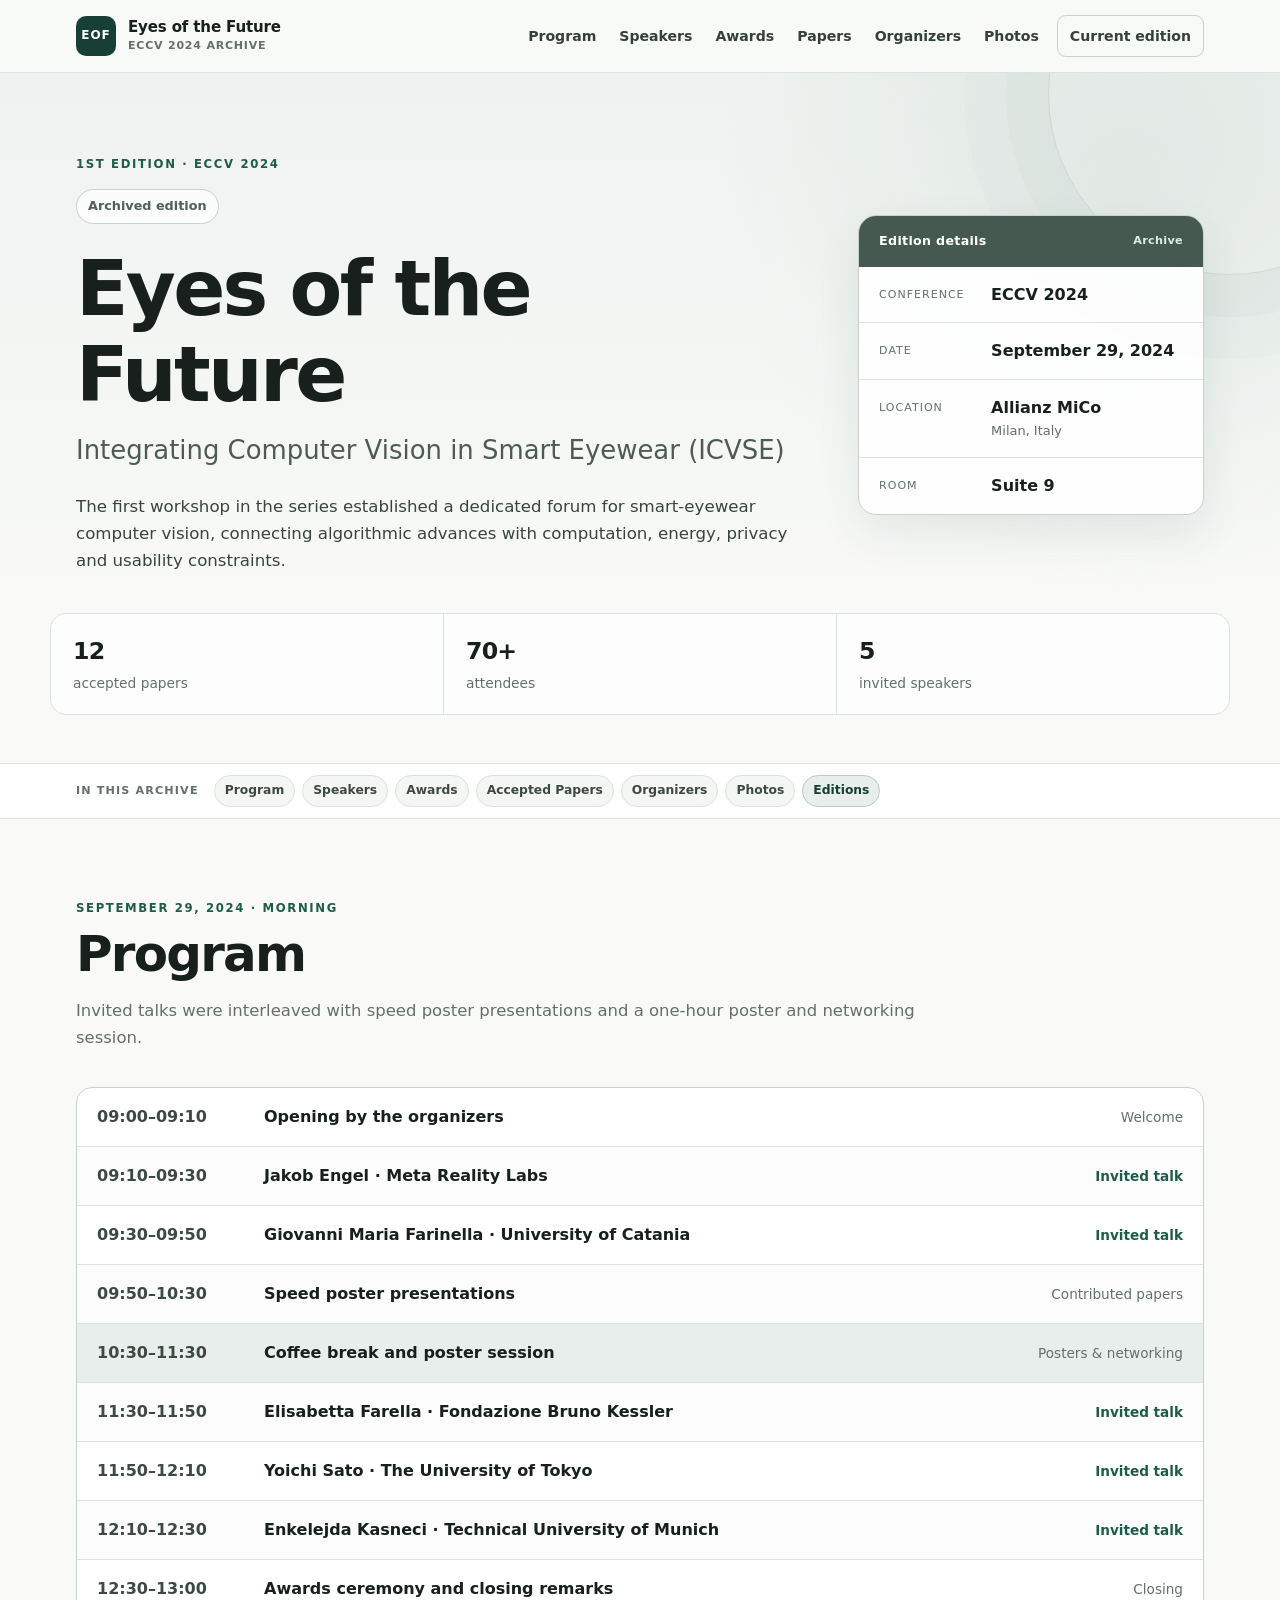
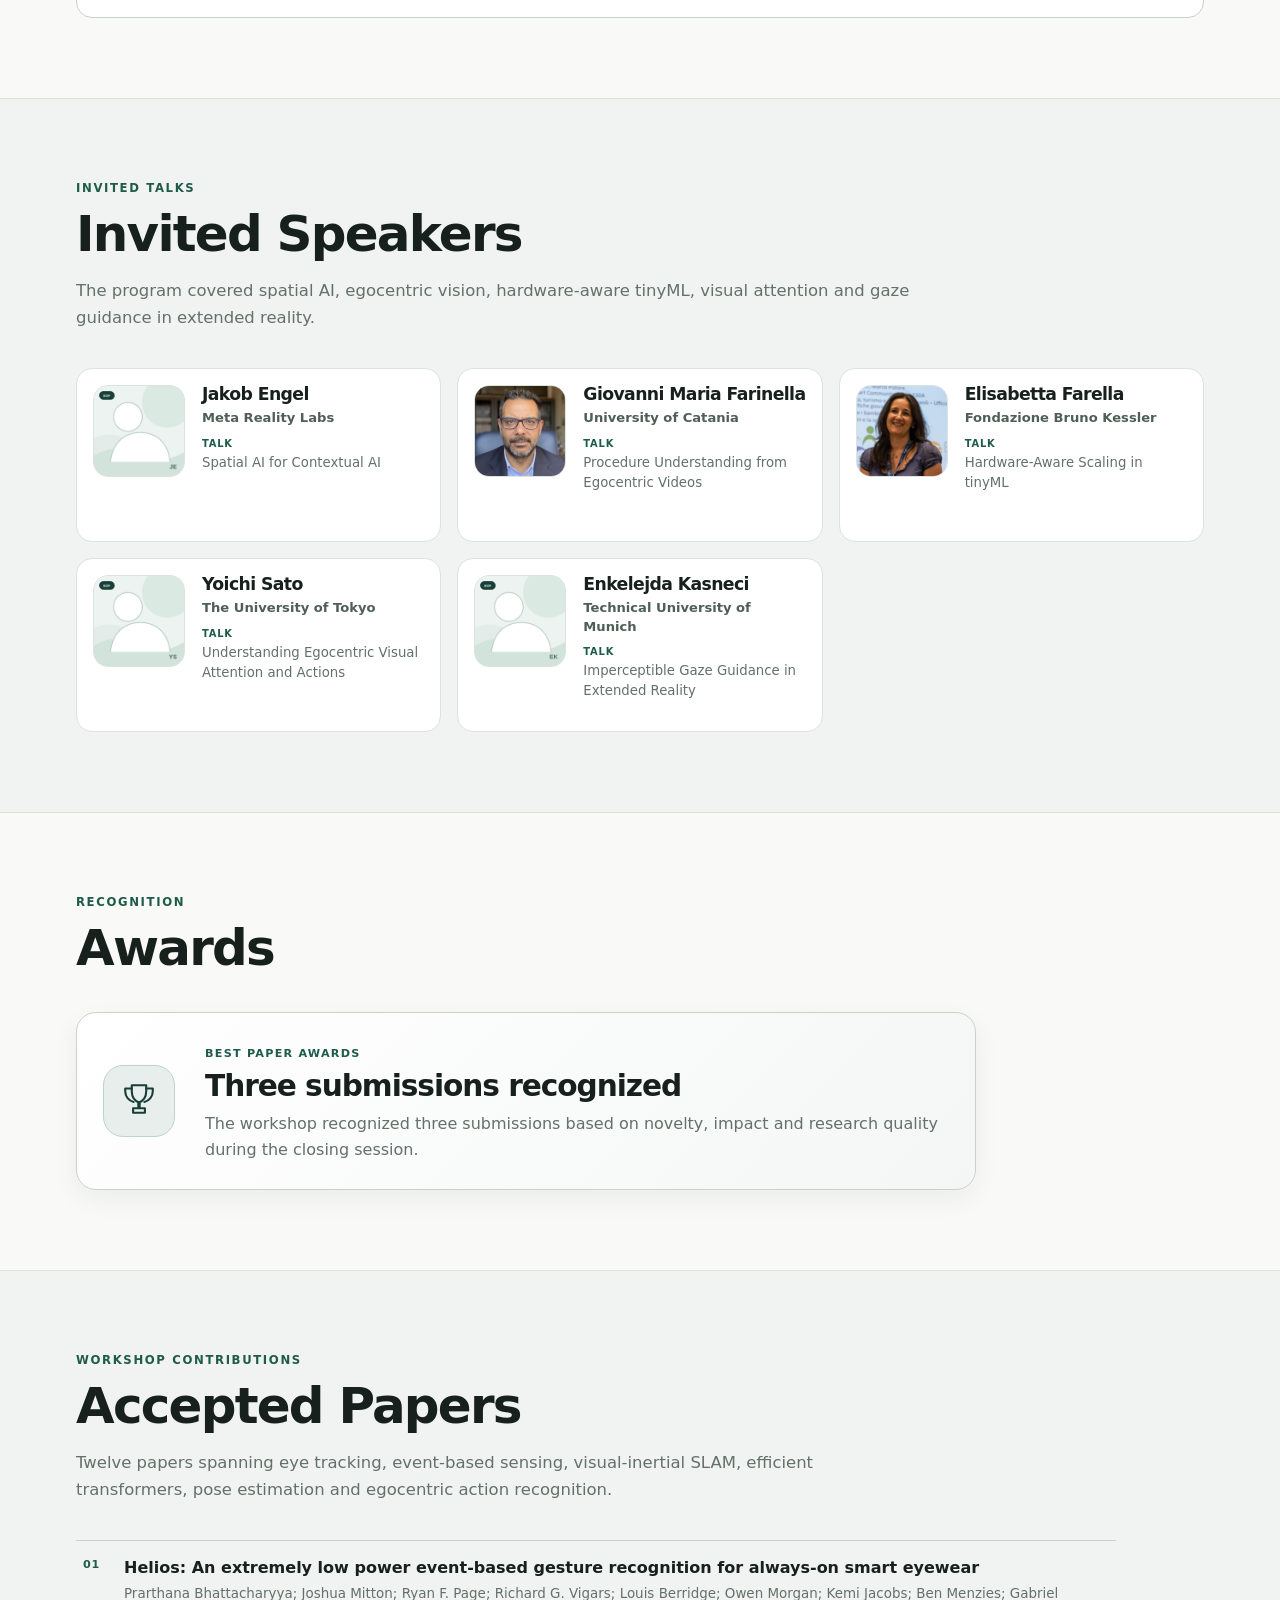
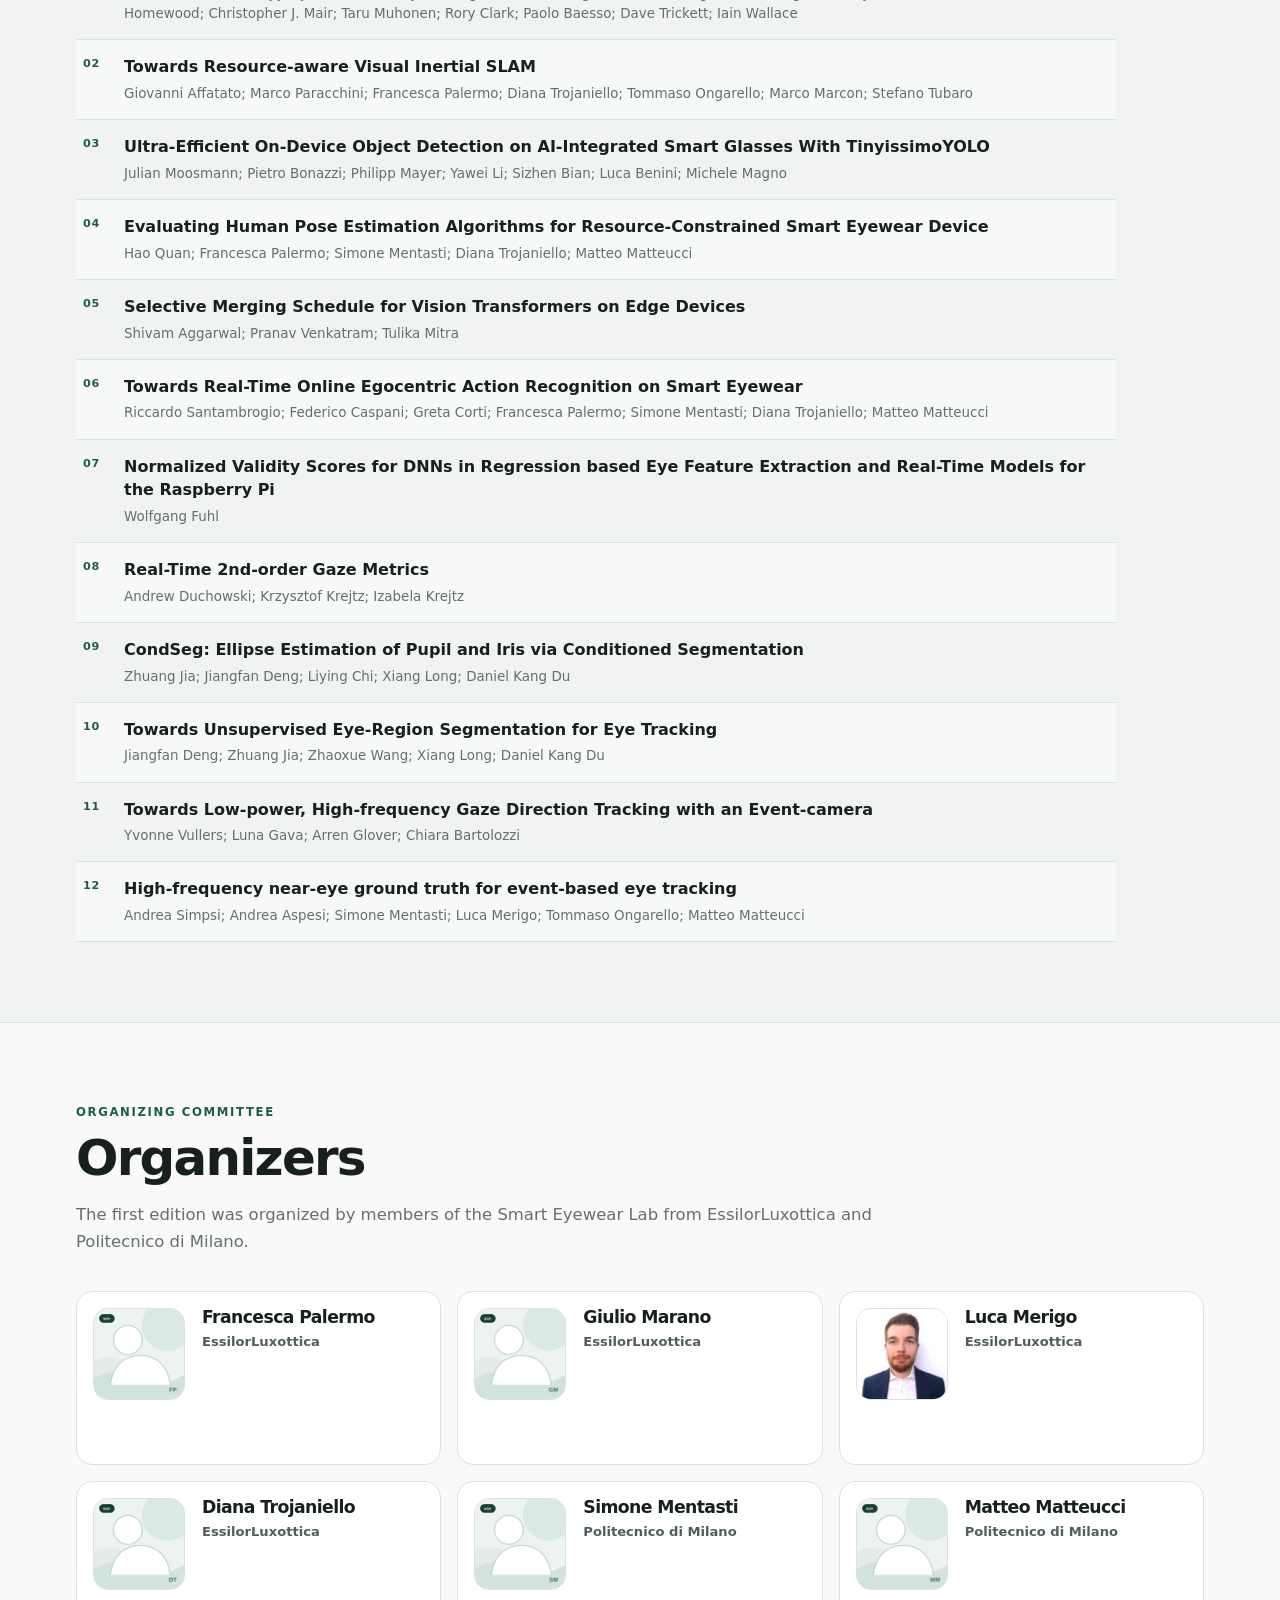
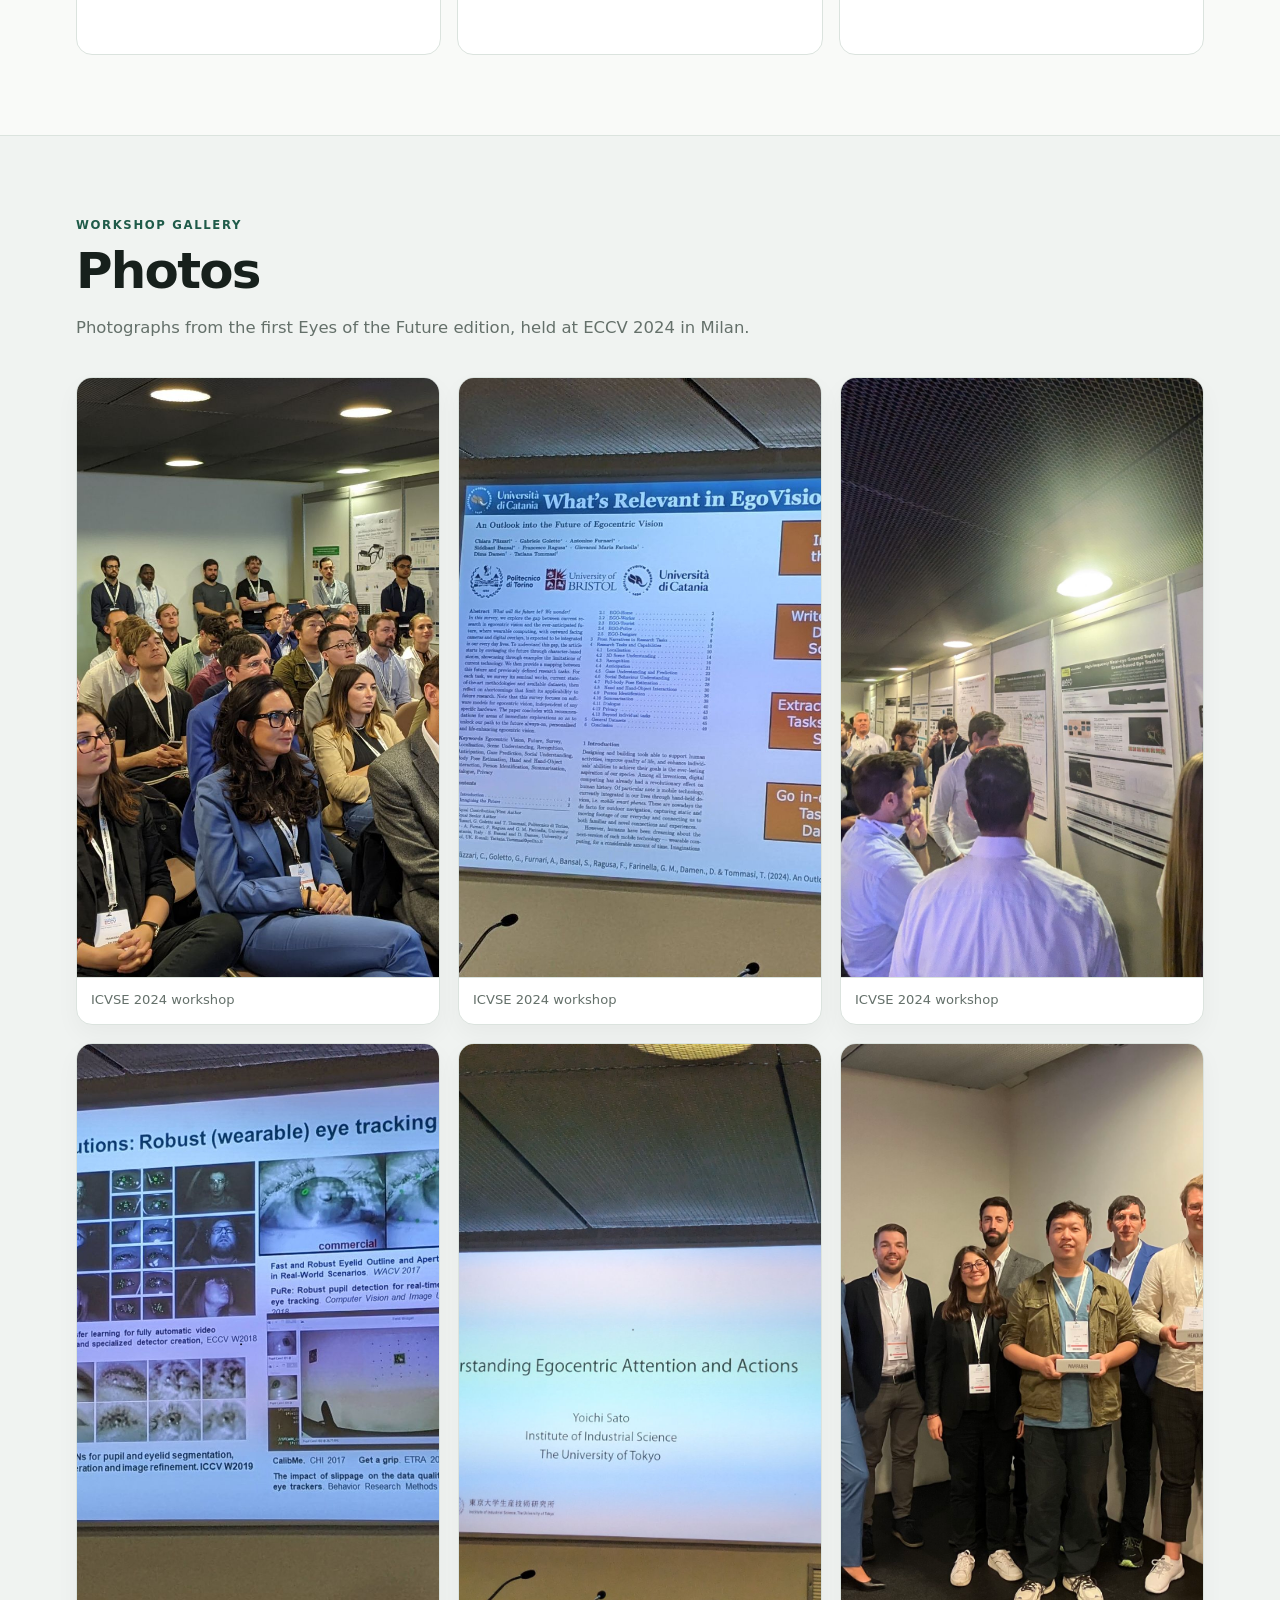
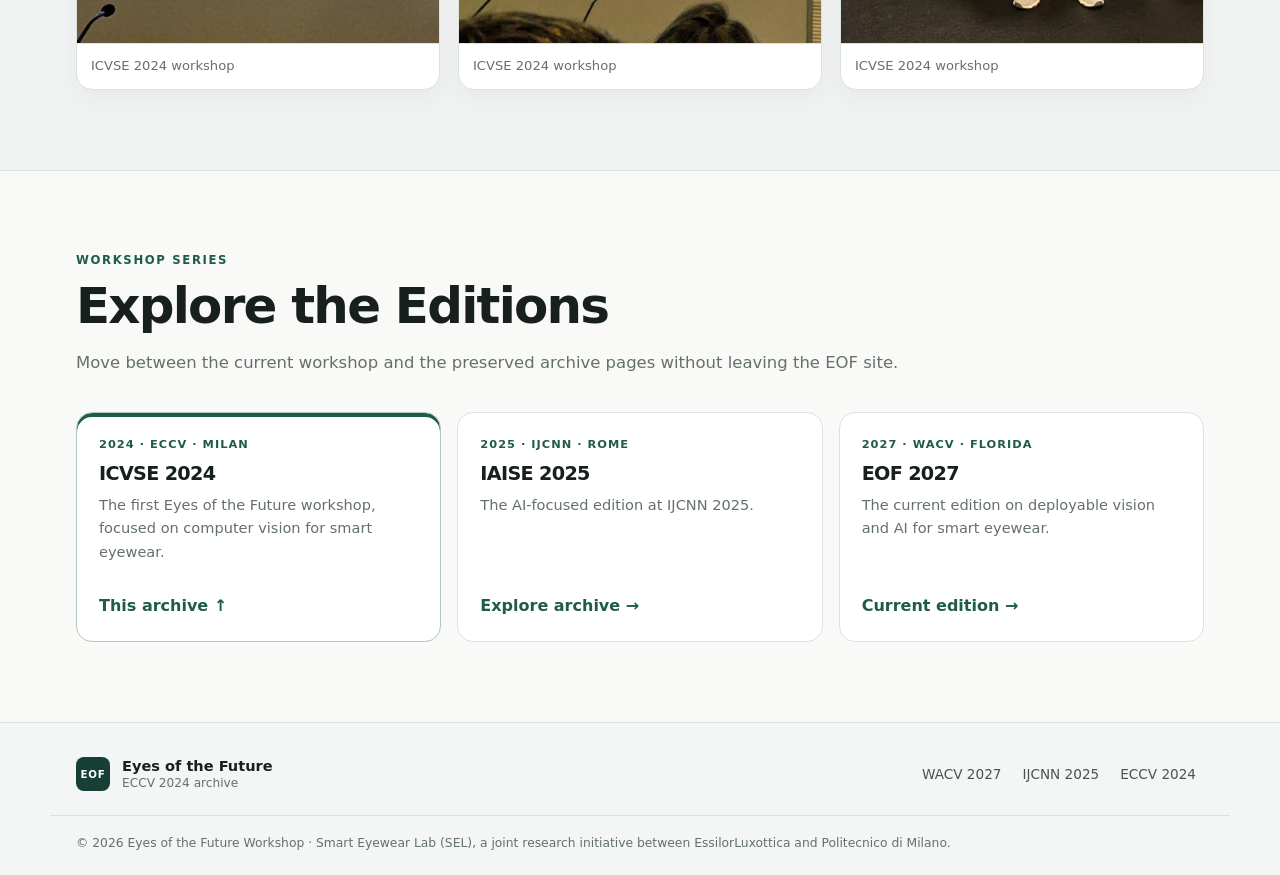
==== commit c05a5f53: "added back eccv photos" ====
--- a/editions/eccv-2024.html
+++ b/editions/eccv-2024.html
@@ -203,8 +203,131 @@
   </div>
 </article></div></div></section>
 
-  <section class="section section-soft" id="photos"><div class="container"><div class="section-head"><p class="section-kicker">Workshop gallery</p><h2>Photos</h2><p class="section-intro">Photographs from the first Eyes of the Future edition will be collected here.</p></div><div class="gallery-empty"><span class="gallery-empty-mark" aria-hidden="true">↗</span><div><h3>Photo archive coming soon</h3><p>Photos from the workshop will be added as the archive is completed.</p></div></div></div></section>
-
+  <section class="section section-soft" id="photos">
+    <div class="container">
+
+      <div class="section-head">
+        <p class="section-kicker">Workshop gallery</p>
+        <h2>Photos</h2>
+        <p class="section-intro">
+          Photographs from the first Eyes of the Future edition,
+          held at ECCV 2024 in Milan.
+        </p>
+      </div>
+
+      <div class="photo-gallery">
+
+        <figure class="gallery-item">
+          <a
+            href="../assets/images/photos/eccv-2024-1.png"
+            target="_blank"
+            rel="noopener"
+            aria-label="Open ECCV 2024 workshop photograph 1"
+          >
+            <img
+              src="../assets/images/photos/eccv-2024-1.png"
+              alt="Workshop photograph 1 from ICVSE 2024 at ECCV"
+              width="900"
+              height="600"
+              loading="lazy"
+            >
+          </a>
+          <figcaption>ICVSE 2024 workshop</figcaption>
+        </figure>
+
+        <figure class="gallery-item">
+          <a
+            href="../assets/images/photos/eccv-2024-2.png"
+            target="_blank"
+            rel="noopener"
+            aria-label="Open ECCV 2024 workshop photograph 2"
+          >
+            <img
+              src="../assets/images/photos/eccv-2024-2.png"
+              alt="Workshop photograph 2 from ICVSE 2024 at ECCV"
+              width="900"
+              height="600"
+              loading="lazy"
+            >
+          </a>
+          <figcaption>ICVSE 2024 workshop</figcaption>
+        </figure>
+
+        <figure class="gallery-item">
+          <a
+            href="../assets/images/photos/eccv-2024-3.png"
+            target="_blank"
+            rel="noopener"
+            aria-label="Open ECCV 2024 workshop photograph 3"
+          >
+            <img
+              src="../assets/images/photos/eccv-2024-3.png"
+              alt="Workshop photograph 3 from ICVSE 2024 at ECCV"
+              width="900"
+              height="600"
+              loading="lazy"
+            >
+          </a>
+          <figcaption>ICVSE 2024 workshop</figcaption>
+        </figure>
+
+        <figure class="gallery-item">
+          <a
+            href="../assets/images/photos/eccv-2024-4.png"
+            target="_blank"
+            rel="noopener"
+            aria-label="Open ECCV 2024 workshop photograph 4"
+          >
+            <img
+              src="../assets/images/photos/eccv-2024-4.png"
+              alt="Workshop photograph 4 from ICVSE 2024 at ECCV"
+              width="900"
+              height="600"
+              loading="lazy"
+            >
+          </a>
+          <figcaption>ICVSE 2024 workshop</figcaption>
+        </figure>
+
+        <figure class="gallery-item">
+          <a
+            href="../assets/images/photos/eccv-2024-5.png"
+            target="_blank"
+            rel="noopener"
+            aria-label="Open ECCV 2024 workshop photograph 5"
+          >
+            <img
+              src="../assets/images/photos/eccv-2024-5.png"
+              alt="Workshop photograph 5 from ICVSE 2024 at ECCV"
+              width="900"
+              height="600"
+              loading="lazy"
+            >
+          </a>
+          <figcaption>ICVSE 2024 workshop</figcaption>
+        </figure>
+
+        <figure class="gallery-item">
+          <a
+            href="../assets/images/photos/eccv-2024-6.png"
+            target="_blank"
+            rel="noopener"
+            aria-label="Open ECCV 2024 workshop photograph 6"
+          >
+            <img
+              src="../assets/images/photos/eccv-2024-6.png"
+              alt="Workshop photograph 6 from ICVSE 2024 at ECCV"
+              width="900"
+              height="600"
+              loading="lazy"
+            >
+          </a>
+          <figcaption>ICVSE 2024 workshop</figcaption>
+        </figure>
+
+      </div>
+    </div>
+  </section>
   <section class="section" id="editions"><div class="container"><div class="section-head"><p class="section-kicker">Workshop series</p><h2>Explore the Editions</h2><p class="section-intro">Move between the current workshop and the preserved archive pages without leaving the EOF site.</p></div><div class="edition-grid"><article class="edition-card current-edition"><div class="edition-year">2024 · ECCV · Milan</div><h3>ICVSE 2024</h3><p>The first Eyes of the Future workshop, focused on computer vision for smart eyewear.</p><a class="more" href="#top">This archive <span aria-hidden="true">↑</span></a></article><article class="edition-card"><div class="edition-year">2025 · IJCNN · Rome</div><h3>IAISE 2025</h3><p>The AI-focused edition at IJCNN 2025.</p><a class="more" href="ijcnn-2025.html">Explore archive <span aria-hidden="true">→</span></a></article><article class="edition-card"><div class="edition-year">2027 · WACV · Florida</div><h3>EOF 2027</h3><p>The current edition on deployable vision and AI for smart eyewear.</p><a class="more" href="../index.html">Current edition <span aria-hidden="true">→</span></a></article></div></div></section>
 </main>
 <footer>
--- a/assets/css/styles.css
+++ b/assets/css/styles.css
@@ -826,6 +826,10 @@
   background: var(--surface);
   box-shadow: 0 10px 24px rgba(23, 32, 28, .04);
 }
+.gallery-item a {
+  display: block;
+  line-height: 0;
+}
 .gallery-item img {
   display: block;
   width: 100%;
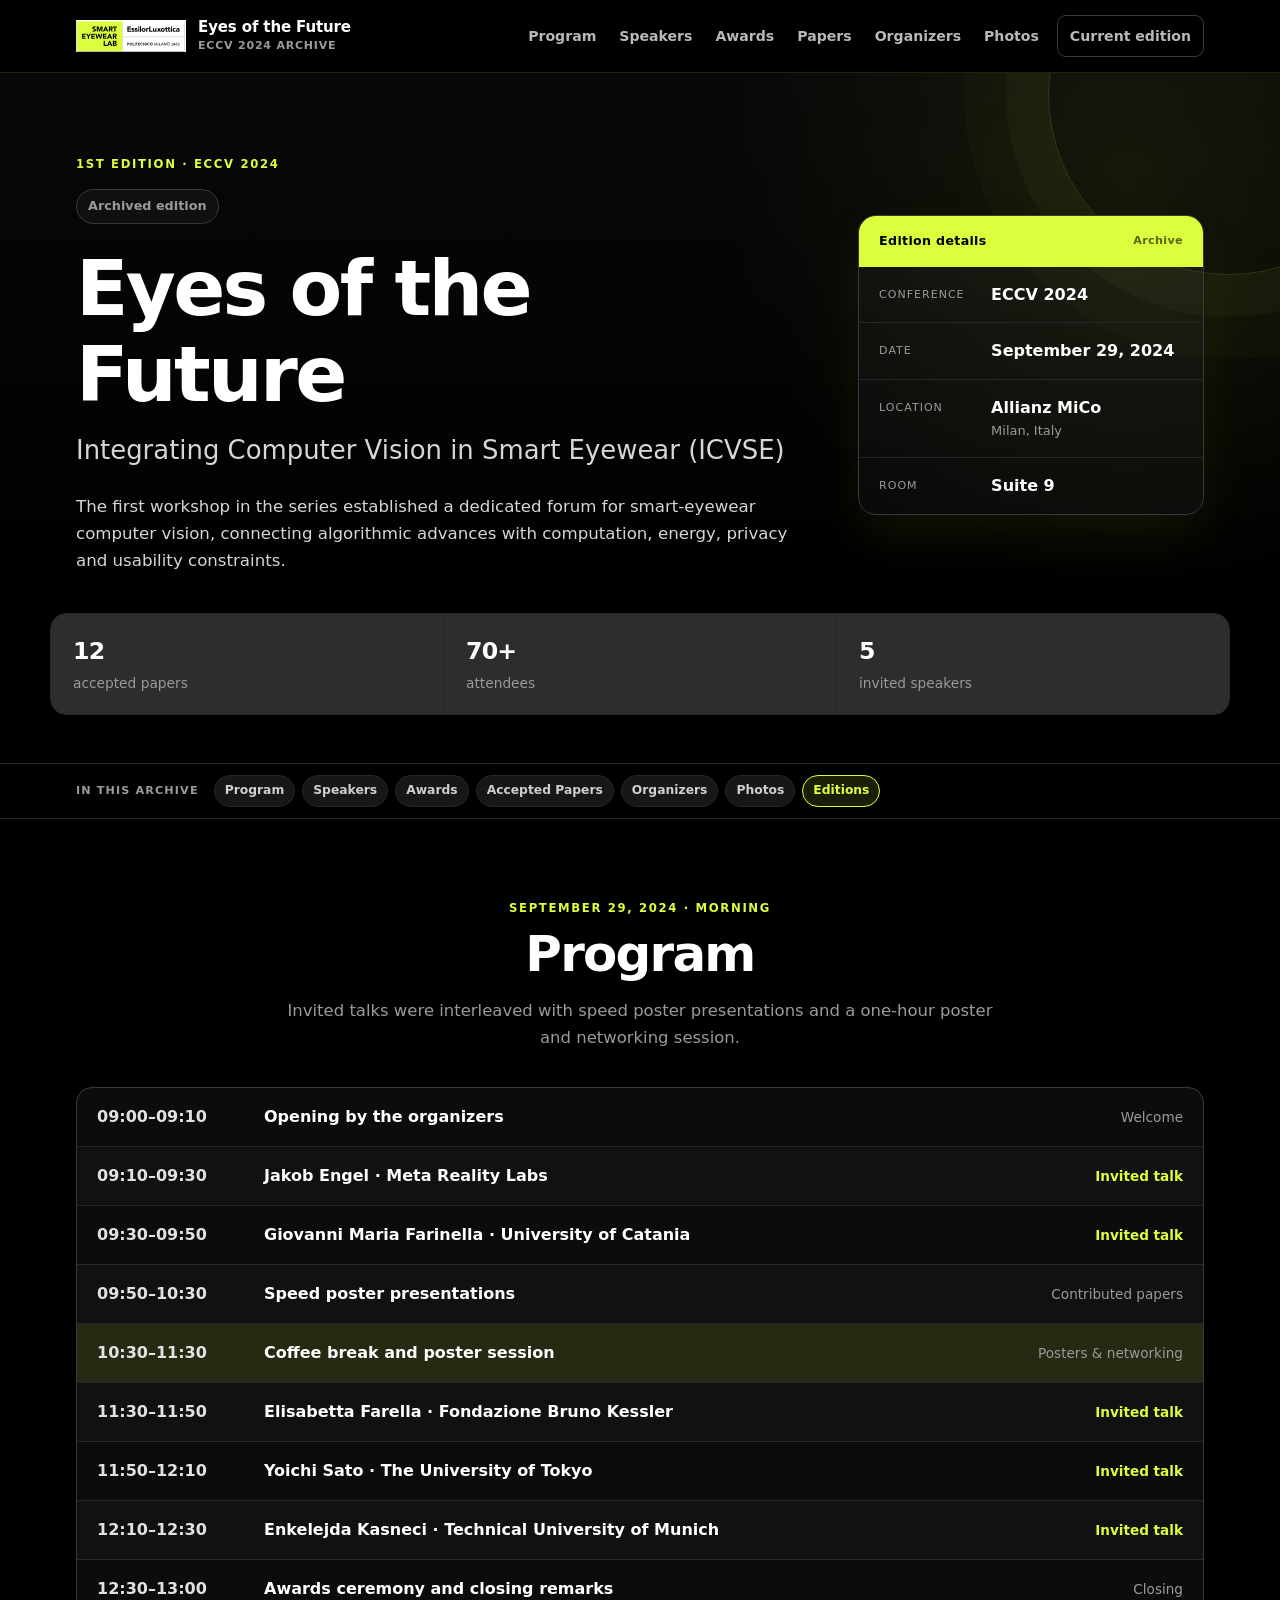
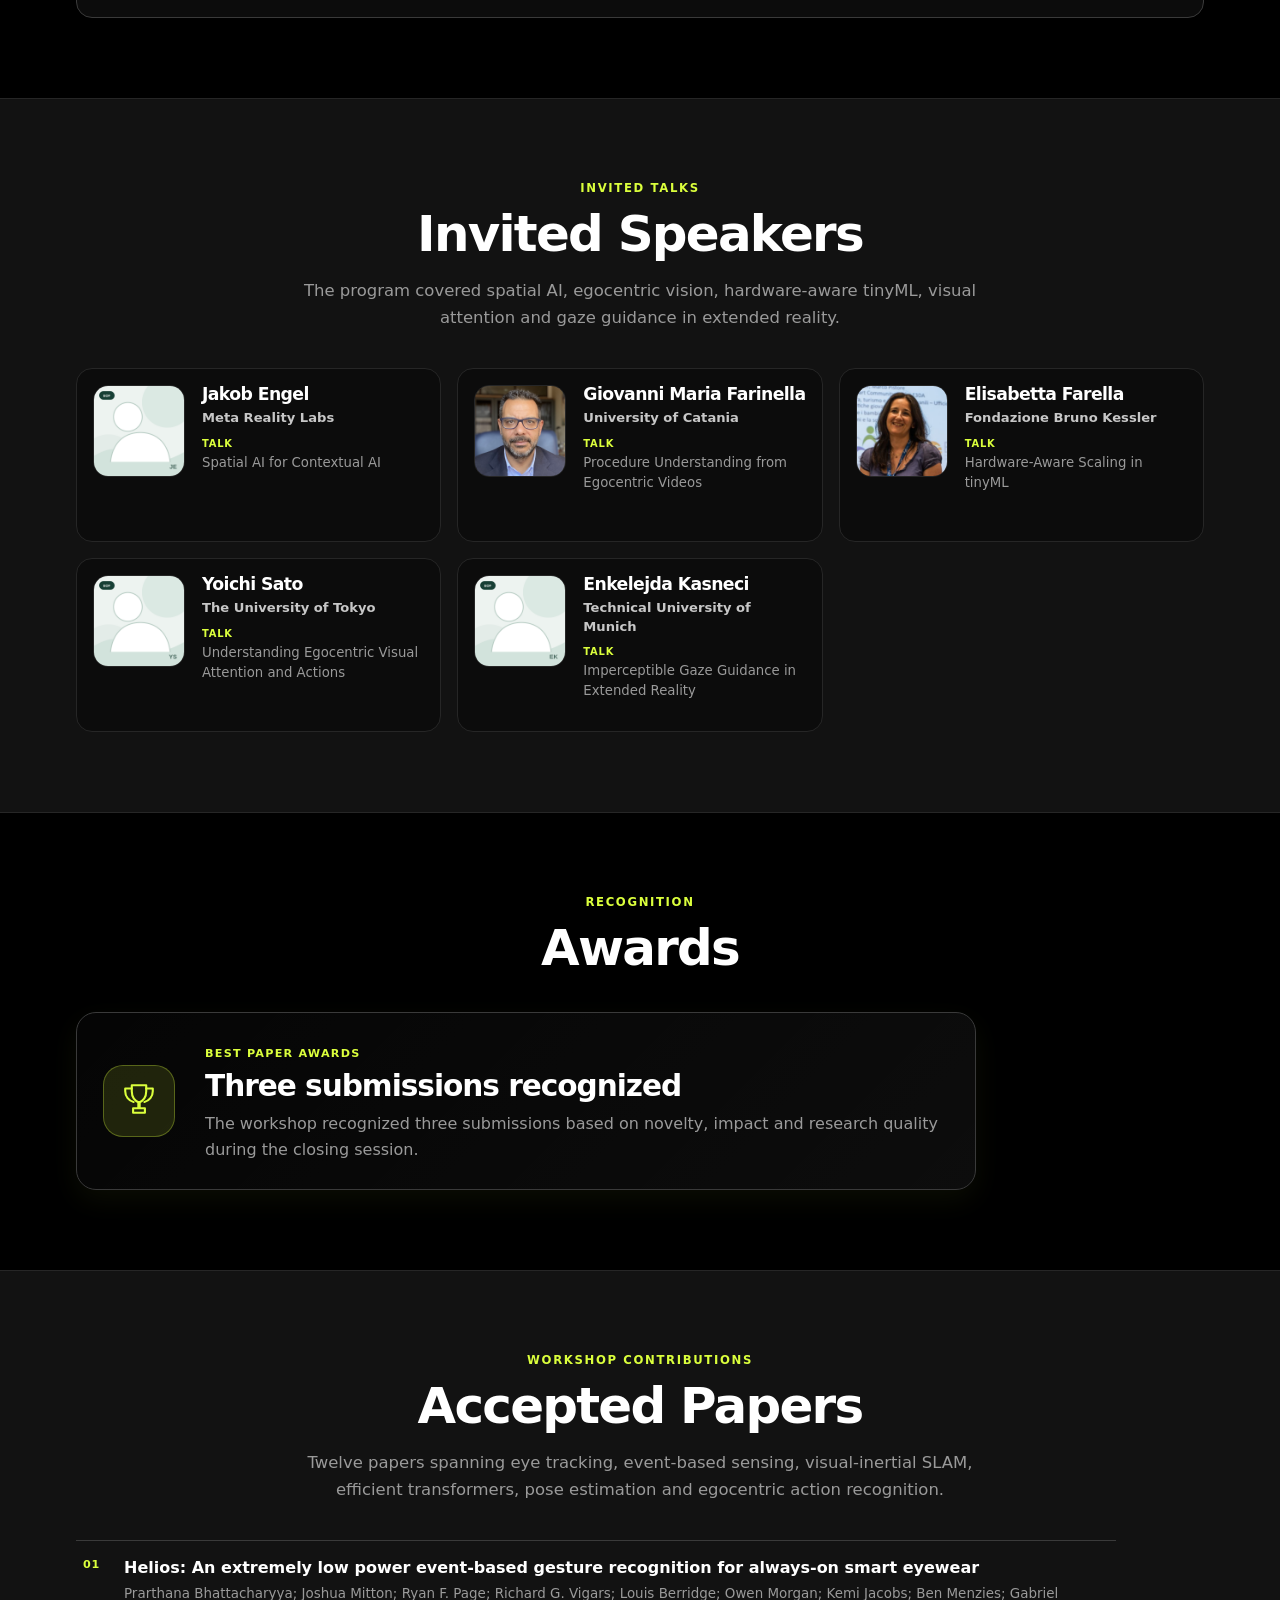
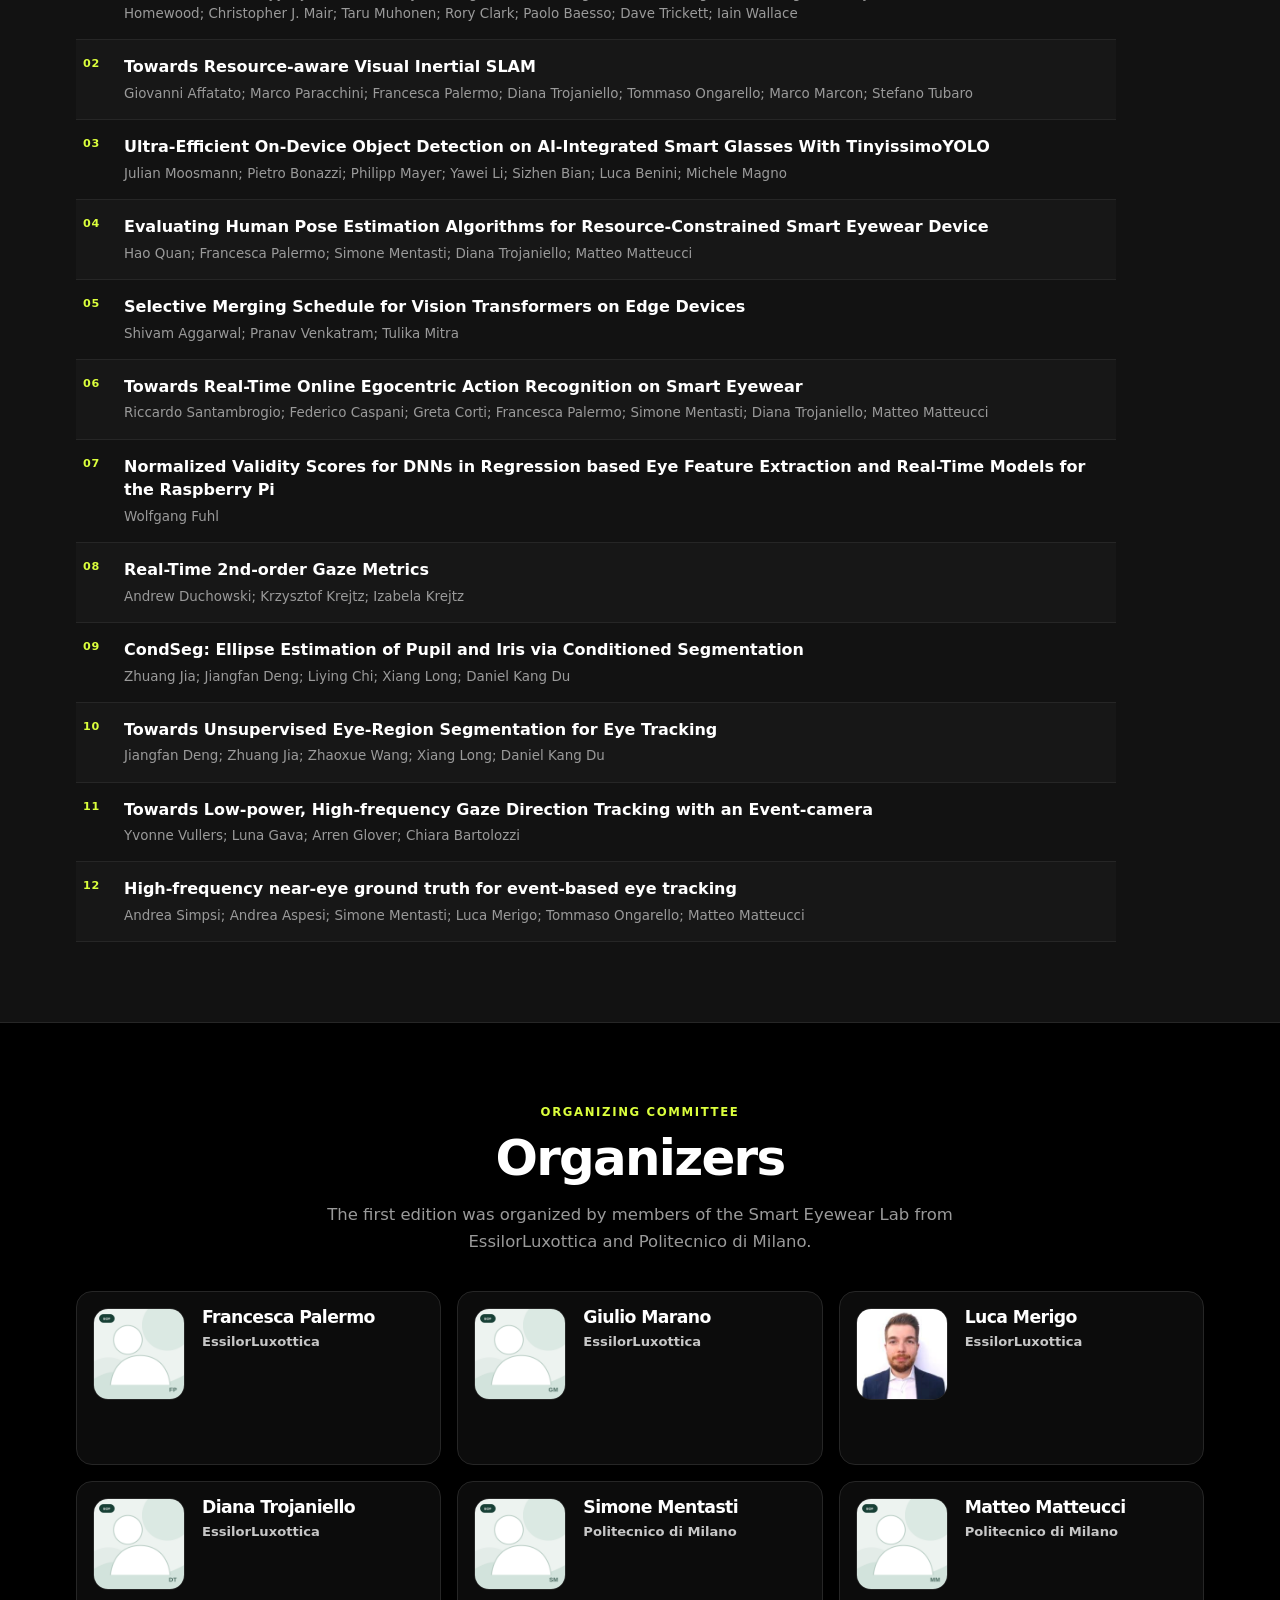
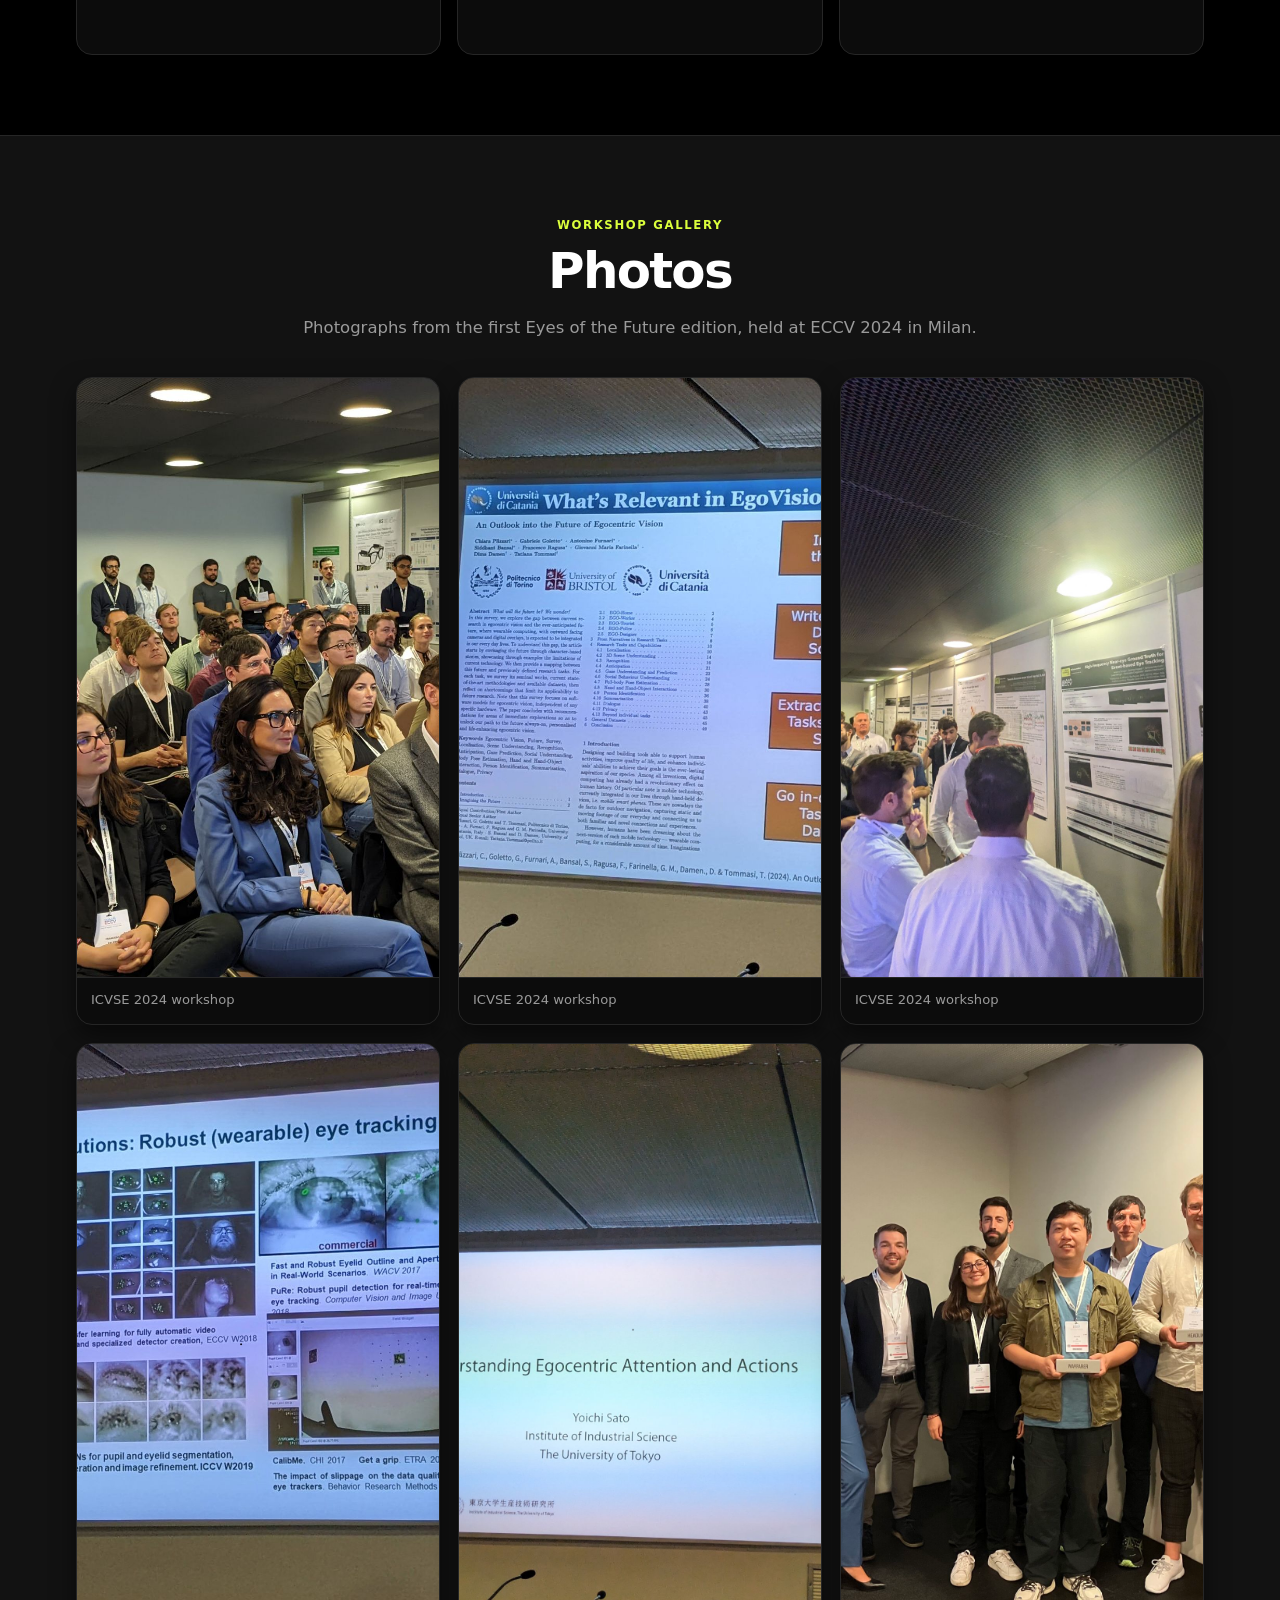
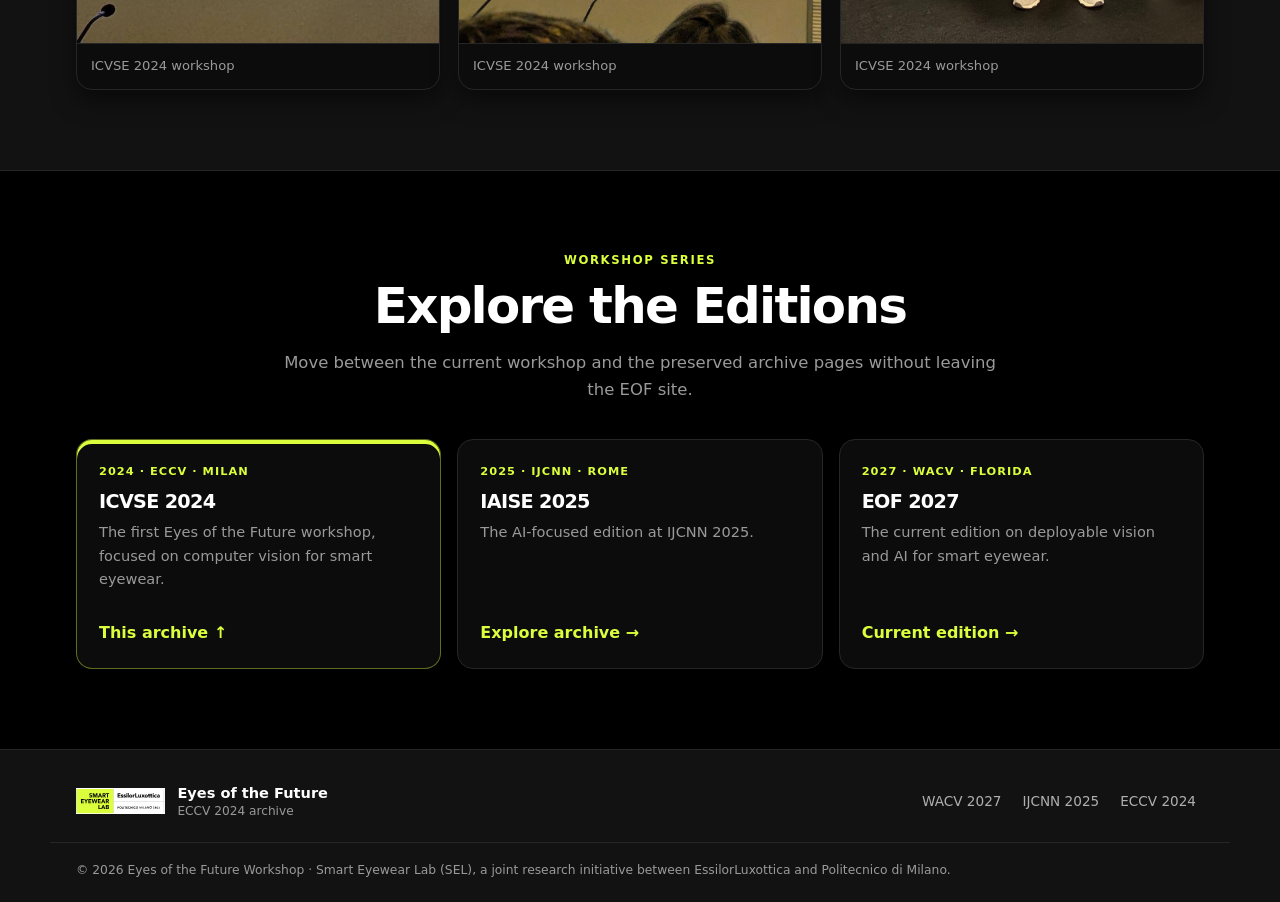
==== commit b84f12cd: "Redesign site with dark theme, SEL logo and reorganized content Merge About into the hero, restructu" ====
--- a/editions/eccv-2024.html
+++ b/editions/eccv-2024.html
@@ -12,7 +12,7 @@
 <a class="skip-link" href="#content">Skip to content</a>
 <header class="site-header">
   <div class="nav-wrap">
-    <a class="brand" href="../index.html" aria-label="Eyes of the Future current edition"><span class="brand-mark">EOF</span><span class="brand-copy"><strong>Eyes of the Future</strong><small>ECCV 2024 archive</small></span></a>
+    <a class="brand" href="../index.html" aria-label="Eyes of the Future current edition"><span class="brand-mark"><img src="../assets/icons/sel-logo.svg" alt="Smart Eyewear Lab"></span><span class="brand-copy"><strong>Eyes of the Future</strong><small>ECCV 2024 archive</small></span></a>
     <button class="nav-toggle" aria-controls="site-nav" aria-expanded="false">Menu</button>
     <nav class="nav-links" id="site-nav" aria-label="Archive navigation"><a href="#program">Program</a><a href="#speakers">Speakers</a><a href="#awards">Awards</a><a href="#papers">Papers</a><a href="#organizers">Organizers</a><a href="#photos">Photos</a><a class="nav-editions" href="../index.html">Current edition</a></nav>
   </div>
@@ -333,7 +333,7 @@
 <footer>
   <div class="container footer-main">
     <div class="footer-brand">
-      <span class="brand-mark footer-mark">EOF</span>
+      <span class="brand-mark footer-mark"><img src="../assets/icons/sel-logo.svg" alt="Smart Eyewear Lab"></span>
       <div><strong>Eyes of the Future</strong><span>ECCV 2024 archive</span></div>
     </div>
     <nav class="footer-links" aria-label="Edition navigation">
--- a/assets/css/styles.css
+++ b/assets/css/styles.css
@@ -1,23 +1,24 @@
 :root {
-  --bg: #f8faf8;
-  --surface: #ffffff;
-  --surface-soft: #eef3f0;
-  --surface-muted: #f4f6f4;
-  --ink: #17201c;
-  --muted: #64706a;
-  --line: #dbe3de;
-  --line-strong: #c6d2cc;
-  --accent: #1f5b49;
-  --accent-dark: #173f35;
-  --accent-soft: #e4efe9;
-  --accent-pale: #f0f6f3;
-  --warning: #fff8df;
-  --warning-line: #e7d38a;
+  --bg: #000000;
+  --surface: #0c0c0c;
+  --surface-soft: #121212;
+  --surface-muted: #171717;
+  --ink: #ffffff;
+  --ink-soft: #d6d6d6;
+  --muted: #9a9a9a;
+  --line: #262626;
+  --line-strong: #3a3a3a;
+  --accent: #dbff3c;
+  --accent-dark: #c3e620;
+  --accent-soft: rgba(219, 255, 60, .12);
+  --accent-pale: rgba(219, 255, 60, .06);
+  --warning: rgba(255, 179, 15, .14);
+  --warning-line: #8a6a12;
   --max: 1180px;
   --radius: 16px;
   --radius-small: 10px;
-  --shadow: 0 18px 44px rgba(24, 63, 53, .09);
-  --shadow-soft: 0 9px 26px rgba(23, 32, 28, .06);
+  --shadow: 0 20px 50px rgba(219, 255, 60, .08), 0 6px 20px rgba(0, 0, 0, .5);
+  --shadow-soft: 0 10px 28px rgba(219, 255, 60, .05), 0 3px 12px rgba(0, 0, 0, .4);
   --header-height: 72px;
 }
 
@@ -33,12 +34,6 @@
   text-rendering: optimizeLegibility;
 }
 
-body.archive-page {
-  --bg: #f9faf8;
-  --surface-soft: #f0f3f1;
-  --accent-soft: #e8eeeb;
-}
-
 img, svg { display: block; max-width: 100%; }
 a { color: var(--accent); text-decoration-thickness: 1px; text-underline-offset: 3px; }
 a:hover { text-decoration-thickness: 2px; }
@@ -50,8 +45,8 @@
   top: 0;
   z-index: 100;
   padding: .72rem 1rem;
-  background: var(--ink);
-  color: #fff;
+  background: var(--accent);
+  color: #000;
 }
 .skip-link:focus { left: 1rem; top: 1rem; }
 
@@ -63,8 +58,8 @@
   top: 0;
   z-index: 50;
   min-height: var(--header-height);
-  background: rgba(248, 250, 248, .95);
-  border-bottom: 1px solid rgba(219, 227, 222, .96);
+  background: rgba(0, 0, 0, .88);
+  border-bottom: 1px solid rgba(219, 255, 60, .14);
   backdrop-filter: blur(14px);
 }
 .nav-wrap {
@@ -86,35 +81,30 @@
   text-decoration: none;
 }
 .brand-mark {
-  width: 40px;
-  height: 40px;
+  width: auto;
+  height: 32px;
   flex: 0 0 auto;
   display: grid;
   place-items: center;
-  border-radius: 10px;
-  background: var(--accent-dark);
-  color: #fff;
-  font-size: .75rem;
-  font-weight: 850;
-  letter-spacing: .08em;
-}
+}
+.brand-mark img { height: 100%; width: auto; display: block; background: #ffffff; }
 .brand-copy { display: grid; gap: 4px; line-height: 1.05; }
-.brand-copy strong { font-size: .94rem; letter-spacing: -.01em; }
+.brand-copy strong { font-size: .94rem; letter-spacing: -.01em; color: var(--ink); }
 .brand-copy small { color: var(--muted); font-size: .69rem; font-weight: 700; letter-spacing: .07em; text-transform: uppercase; }
 
 .nav-links { display: flex; align-items: center; gap: 5px; font-size: .88rem; }
 .nav-links a {
   padding: 9px 9px;
   border-radius: 9px;
-  color: #34403a;
+  color: #b8b8b8;
   font-weight: 680;
   text-decoration: none;
   white-space: nowrap;
   transition: color .16s ease, background .16s ease, border-color .16s ease;
 }
 .nav-links a:hover,
-.nav-links a.is-active { color: var(--accent-dark); background: var(--accent-soft); }
-.nav-links a[aria-current="location"] { color: var(--accent-dark); background: var(--accent-soft); }
+.nav-links a.is-active { color: var(--accent); background: var(--accent-soft); }
+.nav-links a[aria-current="location"] { color: var(--accent); background: var(--accent-soft); }
 .nav-links .nav-editions { margin-left: 4px; padding-inline: 12px; border: 1px solid var(--line-strong); }
 .nav-toggle {
   display: none;
@@ -134,8 +124,8 @@
   padding: 82px 0 62px;
   border-bottom: 1px solid var(--line);
   background:
-    radial-gradient(circle at 88% 18%, rgba(198, 218, 208, .48), transparent 31%),
-    linear-gradient(180deg, rgba(231, 239, 235, .72), rgba(248, 250, 248, 0) 78%);
+    radial-gradient(circle at 88% 18%, rgba(219, 255, 60, .10), transparent 31%),
+    linear-gradient(180deg, rgba(255, 255, 255, .04), rgba(0, 0, 0, 0) 78%);
 }
 .edition-hero::after {
   content: "";
@@ -144,16 +134,16 @@
   height: 360px;
   right: -130px;
   top: -160px;
-  border: 1px solid rgba(31, 91, 73, .12);
+  border: 1px solid rgba(219, 255, 60, .16);
   border-radius: 50%;
-  box-shadow: 0 0 0 42px rgba(31, 91, 73, .022), 0 0 0 84px rgba(31, 91, 73, .015);
+  box-shadow: 0 0 0 42px rgba(219, 255, 60, .03), 0 0 0 84px rgba(219, 255, 60, .02);
   pointer-events: none;
 }
 .edition-hero-archive {
   padding-bottom: 48px;
   background:
-    radial-gradient(circle at 88% 16%, rgba(205, 216, 210, .42), transparent 32%),
-    linear-gradient(180deg, rgba(237, 241, 239, .9), rgba(249, 250, 248, 0) 80%);
+    radial-gradient(circle at 88% 16%, rgba(219, 255, 60, .07), transparent 32%),
+    linear-gradient(180deg, rgba(255, 255, 255, .03), rgba(0, 0, 0, 0) 80%);
 }
 .edition-hero-grid {
   position: relative;
@@ -182,10 +172,10 @@
   gap: 9px;
   margin-bottom: 22px;
   padding: 6px 11px;
-  border: 1px solid #b9d2c6;
+  border: 1px solid rgba(219, 255, 60, .35);
   border-radius: 999px;
-  background: rgba(228, 239, 233, .9);
-  color: var(--accent-dark);
+  background: var(--accent-soft);
+  color: var(--accent);
   font-size: .8rem;
   font-weight: 780;
 }
@@ -194,34 +184,51 @@
   height: 7px;
   border-radius: 50%;
   background: var(--accent);
-  box-shadow: 0 0 0 4px rgba(31, 91, 73, .1);
+  box-shadow: 0 0 0 4px rgba(219, 255, 60, .18);
 }
 .archive-pill {
   border-color: var(--line-strong);
-  background: rgba(255, 255, 255, .72);
-  color: #506059;
+  background: rgba(255, 255, 255, .04);
+  color: var(--muted);
 }
 h1, h2, h3 { line-height: 1.12; letter-spacing: -.035em; }
 h1 { margin: 0 0 14px; max-width: 900px; font-size: clamp(3rem, 6vw, 5.25rem); }
 .edition-subtitle {
   max-width: 800px;
   margin: 0 0 26px;
-  color: #4e5b55;
+  color: var(--ink-soft);
   font-size: clamp(1.18rem, 2.3vw, 1.62rem);
   line-height: 1.4;
 }
 .edition-subtitle span { white-space: nowrap; }
-.edition-summary { max-width: 735px; margin: 0; color: #38443e; font-size: 1.04rem; }
+.edition-summary { max-width: 735px; margin: 0; color: var(--ink-soft); font-size: 1.04rem; }
 .edition-hero-current .edition-summary { max-width: 650px; }
 .hero-organized {
+  display: inline-flex;
+  align-items: center;
+  gap: 10px;
+  max-width: 560px;
+  margin: 0 0 22px;
+  padding: 8px 16px 8px 8px;
+  border: 1px solid rgba(219, 255, 60, .3);
+  border-radius: 999px;
+  background: var(--accent-soft);
+  color: var(--ink-soft);
+  font-size: .86rem;
+  font-weight: 560;
+}
+.hero-organized-logo { height: 22px; width: auto; background: #ffffff; border-radius: 4px; flex: 0 0 auto; }
+.hero-organized strong { color: var(--accent); font-weight: 800; }
+.hero-overview {
+  margin-top: 26px;
+  padding-top: 24px;
+  border-top: 1px solid rgba(255, 255, 255, .12);
   max-width: 720px;
-  margin: 25px 0 0;
-  padding-top: 19px;
-  border-top: 1px solid rgba(198, 210, 204, .9);
   color: var(--muted);
-  font-size: .85rem;
-}
-.hero-organized strong { color: #3a4741; }
+  font-size: .95rem;
+}
+.hero-overview p { margin: 0 0 14px; }
+.hero-overview p:last-child { margin-bottom: 0; }
 .actions { display: flex; flex-wrap: wrap; gap: 11px; margin-top: 29px; }
 .button {
   min-height: 44px;
@@ -229,23 +236,24 @@
   align-items: center;
   justify-content: center;
   padding: 0 17px;
-  border: 1px solid var(--accent-dark);
+  border: 1px solid var(--accent);
   border-radius: 10px;
-  background: var(--accent-dark);
-  color: #fff;
+  background: var(--accent);
+  color: #000;
   font-size: .9rem;
   font-weight: 750;
   text-decoration: none;
   transition: transform .16s ease, box-shadow .16s ease, background .16s ease;
 }
-.button.secondary { border-color: var(--line-strong); background: rgba(255, 255, 255, .68); color: var(--ink); }
+.button.secondary { border-color: var(--line-strong); background: rgba(255, 255, 255, .04); color: var(--ink); }
+.button.secondary:hover { border-color: var(--accent); color: var(--accent); }
 .button:hover { transform: translateY(-1px); box-shadow: var(--shadow-soft); text-decoration: none; }
 
 .meta-panel {
   overflow: hidden;
   border: 1px solid var(--line-strong);
   border-radius: 18px;
-  background: rgba(255, 255, 255, .92);
+  background: rgba(255, 255, 255, .03);
   box-shadow: var(--shadow);
 }
 .meta-panel-head {
@@ -254,14 +262,13 @@
   justify-content: space-between;
   gap: 12px;
   padding: 15px 20px;
-  background: var(--accent-dark);
-  color: #fff;
+  background: var(--accent);
+  color: #000;
   font-size: .79rem;
   font-weight: 760;
   letter-spacing: .025em;
 }
-.archive-page .meta-panel-head { background: #465950; }
-.meta-panel-state { color: #d9eee5; font-size: .7rem; font-weight: 720; }
+.meta-panel-state { color: rgba(0, 0, 0, .6); font-size: .7rem; font-weight: 720; }
 .meta-list { margin: 0; }
 .meta-list > div {
   display: grid;
@@ -290,7 +297,7 @@
   border-radius: var(--radius);
   background: var(--line);
 }
-.stat { padding: 18px 22px; background: rgba(255, 255, 255, .94); }
+.stat { padding: 18px 22px; background: rgba(255, 255, 255, .03); }
 .stat strong { display: block; font-size: 1.48rem; letter-spacing: -.035em; }
 .stat span { color: var(--muted); font-size: .86rem; }
 
@@ -299,7 +306,7 @@
   top: var(--header-height);
   z-index: 35;
   border-bottom: 1px solid var(--line);
-  background: rgba(255, 255, 255, .96);
+  background: rgba(0, 0, 0, .9);
   backdrop-filter: blur(10px);
 }
 .jump-nav-inner {
@@ -325,22 +332,22 @@
   border: 1px solid var(--line);
   border-radius: 999px;
   background: var(--surface-muted);
-  color: #3d4943;
+  color: #cfcfcf;
   font-size: .77rem;
   font-weight: 690;
   text-decoration: none;
   white-space: nowrap;
 }
 .jump-nav a:hover,
-.jump-nav a.is-active { border-color: #b8cbc1; background: var(--accent-soft); color: var(--accent-dark); }
+.jump-nav a.is-active { border-color: var(--accent); background: var(--accent-soft); color: var(--accent); }
 
 .section { padding: 80px 0; border-bottom: 1px solid var(--line); }
 .section:last-of-type { border-bottom: 0; }
 .section-soft { background: var(--surface-soft); }
-.section-head { max-width: 880px; margin-bottom: 36px; }
+.section-head { max-width: 720px; margin: 0 auto 36px; text-align: center; }
 .section-kicker { margin-bottom: 9px; }
 .section h2 { margin: 0 0 14px; font-size: clamp(2.12rem, 4vw, 3.12rem); }
-.section-intro { max-width: 840px; margin: 0; color: var(--muted); font-size: 1.03rem; line-height: 1.65; }
+.section-intro { max-width: 720px; margin: 0 auto; color: var(--muted); font-size: 1.03rem; line-height: 1.65; }
 .narrow-section { max-width: 980px; }
 .prose { max-width: 940px; font-size: 1.01rem; }
 .prose p:first-child { margin-top: 0; }
@@ -349,7 +356,6 @@
 .prose-columns p { margin: 0; }
 .prose-columns p + p { padding-left: 36px; border-left: 1px solid var(--line); }
 
-.topic-grid,
 .info-grid,
 .edition-grid,
 .program-track-grid {
@@ -357,7 +363,6 @@
   grid-template-columns: repeat(3, minmax(0, 1fr));
   gap: 16px;
 }
-.topic-card,
 .info-card,
 .edition-card,
 .program-track,
@@ -367,7 +372,6 @@
   background: var(--surface);
   transition: transform .16s ease, border-color .16s ease, box-shadow .16s ease;
 }
-.topic-card:hover,
 .info-card:hover,
 .edition-card:hover,
 .program-track:hover,
@@ -376,17 +380,58 @@
   border-color: var(--line-strong);
   box-shadow: var(--shadow-soft);
 }
-.topic-card { position: relative; min-height: 156px; padding: 45px 21px 21px; }
+
+.cfp-columns {
+  display: grid;
+  grid-template-columns: minmax(0, 1fr) 1px minmax(0, 1.35fr);
+  gap: 34px;
+}
+.cfp-divider { background: var(--line); }
+
+.info-list, .topic-grid { list-style: none; display: flex; flex-direction: column; gap: 10px; margin: 0; padding: 0; min-width: 0; }
+
+.topic-card,
+.info-row {
+  border: 1px solid var(--line);
+  border-radius: var(--radius);
+  background: var(--surface);
+  padding: 16px 22px;
+  text-align: left;
+  transition: transform .16s ease, border-color .16s ease, box-shadow .16s ease, background .16s ease;
+}
+.topic-card,
+.info-row { display: flex; align-items: center; gap: 18px; }
+.topic-card:hover,
+.info-row:hover {
+  transform: translateX(4px);
+  border-color: var(--line-strong);
+  box-shadow: var(--shadow-soft);
+  background: var(--accent-soft);
+}
+.info-row .info-label { display: block; margin-bottom: 2px; }
+.info-row h3 { margin: 0 0 2px; font-size: 1.02rem; }
+.info-row p { margin: 0; color: var(--muted); font-size: .91rem; }
 .topic-index {
-  position: absolute;
-  top: 17px;
-  right: 18px;
-  color: #8fa199;
-  font-size: .69rem;
+  flex: 0 0 auto;
+  display: inline-flex;
+  align-items: center;
+  justify-content: center;
+  width: 34px;
+  height: 34px;
+  border-radius: 50%;
+  background: var(--surface-muted);
+  color: #8a8a8a;
+  font-size: .74rem;
   font-weight: 820;
-  letter-spacing: .09em;
-}
-.topic-card h3 { margin: 0 0 8px; font-size: 1.02rem; }
+  letter-spacing: .02em;
+  transition: background .16s ease, color .16s ease;
+}
+.topic-card:hover .topic-index,
+.info-row:hover .topic-index {
+  background: var(--accent);
+  color: #000;
+}
+.topic-card h3 { margin: 0 0 2px; font-size: 1.02rem; }
 .topic-card p,
 .info-card p,
 .edition-card p,
@@ -413,7 +458,7 @@
   padding: 20px 22px;
   border: 1px solid var(--line-strong);
   border-radius: var(--radius);
-  background: rgba(255, 255, 255, .78);
+  background: rgba(255, 255, 255, .03);
 }
 .submission-status h3 { margin: 5px 0 6px; font-size: 1.08rem; }
 .submission-status p { margin: 0; color: var(--muted); font-size: .9rem; }
@@ -423,7 +468,7 @@
   border: 1px solid var(--line-strong);
   border-radius: 999px;
   background: var(--surface-muted);
-  color: #58645e;
+  color: #b7b7b7;
   font-size: .72rem;
   font-weight: 780;
   white-space: nowrap;
@@ -442,22 +487,85 @@
 .notice { border: 1px solid var(--warning-line); background: var(--warning); }
 .notice strong,
 .archive-note strong { white-space: nowrap; }
-.notice span { color: #63572c; }
+.notice span { color: #ffcf66; }
 .archive-note { border: 1px solid var(--line-strong); background: var(--surface-muted); }
 .archive-note span { color: var(--muted); }
 
-.dates { border-top: 1px solid var(--line-strong); }
-.date-row {
-  display: grid;
-  grid-template-columns: 235px 1fr;
-  gap: 30px;
-  padding: 18px 0;
-  border-bottom: 1px solid var(--line);
-  align-items: baseline;
-}
-.date-row time { font-variant-numeric: tabular-nums; font-weight: 780; }
-.date-row span { color: var(--muted); }
-.date-highlight time { color: var(--accent-dark); }
+.timeline-top { padding-top: 52px; }
+.timeline {
+  list-style: none;
+  margin: 0;
+  padding: 30px 0 6px;
+  display: flex;
+  align-items: flex-start;
+  gap: 0;
+  overflow-x: auto;
+  scrollbar-width: none;
+}
+.timeline::-webkit-scrollbar { display: none; }
+.timeline-item {
+  position: relative;
+  flex: 1 1 0;
+  min-width: 168px;
+  display: flex;
+  flex-direction: column;
+  align-items: center;
+  text-align: center;
+  padding: 0 10px;
+}
+.timeline-item::before {
+  content: "";
+  position: absolute;
+  top: 7px;
+  left: -50%;
+  width: 100%;
+  height: 2px;
+  background: var(--line-strong);
+  z-index: 0;
+}
+.timeline-item:first-child::before { display: none; }
+.timeline-marker {
+  position: relative;
+  z-index: 1;
+  width: 16px;
+  height: 16px;
+  border-radius: 50%;
+  background: var(--accent);
+  border: 3px solid var(--surface);
+  box-shadow: 0 0 0 1px var(--accent);
+  margin-bottom: 14px;
+}
+.timeline-tbd .timeline-marker {
+  background: var(--surface);
+  border: 3px dashed var(--warning-line);
+  box-shadow: none;
+}
+.timeline-highlight .timeline-marker { width: 18px; height: 18px; }
+.timeline-body { display: flex; flex-direction: column; gap: 4px; }
+.timeline-body time {
+  font-variant-numeric: tabular-nums;
+  font-weight: 780;
+  color: var(--accent);
+  display: flex;
+  flex-direction: column;
+  align-items: center;
+  gap: 6px;
+}
+.timeline-body span { color: var(--muted); font-size: .88rem; line-height: 1.4; }
+.tbd-badge {
+  display: inline-block;
+  padding: 2px 9px;
+  border-radius: 999px;
+  background: var(--warning);
+  border: 1px solid var(--warning-line);
+  color: #ffcf66;
+  font-size: .64rem;
+  font-weight: 780;
+  letter-spacing: .04em;
+  text-transform: uppercase;
+  white-space: nowrap;
+}
+.tbd-badge-inline { padding: 1px 7px; margin-left: 2px; }
 
 .schedule {
   overflow: hidden;
@@ -474,19 +582,35 @@
   align-items: baseline;
 }
 .schedule-row:last-child { border-bottom: 0; }
-.schedule-row:nth-child(even) { background: #fbfcfb; }
+.schedule-row:nth-child(even) { background: rgba(255, 255, 255, .02); }
 .schedule-row.break { background: var(--accent-soft); }
-.schedule-time { color: #3d4943; font-variant-numeric: tabular-nums; font-weight: 770; }
+.schedule-row.talk { align-items: center; }
+.schedule-time { color: #e2e2e2; font-variant-numeric: tabular-nums; font-weight: 770; }
 .schedule-event { font-weight: 680; }
 .schedule-type { color: var(--muted); font-size: .85rem; text-align: right; }
 .schedule-row.talk .schedule-type { color: var(--accent); font-weight: 730; }
+.schedule-note { margin: 4px 0 0; color: var(--muted); font-weight: 500; font-size: .87rem; }
+
+.schedule-event-speaker { display: flex; align-items: center; gap: 14px; }
+.schedule-photo {
+  flex: 0 0 auto;
+  width: 56px;
+  height: 56px;
+  border: 1px solid var(--line);
+  border-radius: 12px;
+  background: var(--surface-soft);
+  object-fit: cover;
+}
+.schedule-speaker-name { margin: 0; font-weight: 680; }
+.schedule-affiliation { color: var(--muted); font-weight: 500; }
+.schedule-talk-title { margin: 2px 0 0; color: var(--muted); font-weight: 500; font-size: .89rem; line-height: 1.4; }
 
 .program-track { position: relative; min-height: 220px; padding: 24px; }
 .track-number {
   position: absolute;
   top: 18px;
   right: 20px;
-  color: #91a099;
+  color: #8a8a8a;
   font-size: .7rem;
   font-weight: 830;
   letter-spacing: .1em;
@@ -527,19 +651,19 @@
   display: block;
   margin: 1px 0 6px;
   padding: 3px 7px;
-  border: 1px solid #bfd3c9;
+  border: 1px solid rgba(219, 255, 60, .35);
   border-radius: 999px;
   background: var(--accent-soft);
-  color: var(--accent-dark);
+  color: var(--accent);
   font-size: .61rem;
   font-weight: 850;
   letter-spacing: .08em;
   text-transform: uppercase;
 }
-.person-type-tentative { border-color: var(--warning-line); background: var(--warning); color: #6b5b22; }
-.person-type-contact { border-color: #bfd3c9; background: var(--accent-soft); }
+.person-type-tentative { border-color: var(--warning-line); background: var(--warning); color: #ffcf66; }
+.person-type-contact { border-color: rgba(219, 255, 60, .35); background: var(--accent-soft); }
 .person-card h3 { margin: 0 0 5px; font-size: 1.08rem; overflow-wrap: anywhere; }
-.person-affiliation { margin: 0 0 8px; color: #4f5e57; font-size: .82rem; font-weight: 720; line-height: 1.42; }
+.person-affiliation { margin: 0 0 8px; color: #c7c7c7; font-size: .82rem; font-weight: 720; line-height: 1.42; }
 .person-description { margin: 0; color: var(--muted); font-size: .83rem; line-height: 1.52; }
 .person-talk-label {
   display: block;
@@ -558,25 +682,25 @@
   gap: 24px;
   align-items: center;
   padding: 26px;
-  border: 1px solid #bdd2c8;
+  border: 1px solid var(--line-strong);
   border-radius: 20px;
-  background: linear-gradient(135deg, #ffffff 0%, #f2f7f4 100%);
+  background: linear-gradient(135deg, rgba(255, 255, 255, .03) 0%, rgba(219, 255, 60, .05) 100%);
   box-shadow: var(--shadow-soft);
 }
 .award-card-archive {
   border-color: var(--line-strong);
-  background: linear-gradient(135deg, #ffffff 0%, #f4f6f5 100%);
+  background: linear-gradient(135deg, rgba(255, 255, 255, .02) 0%, rgba(255, 255, 255, .05) 100%);
 }
 .award-symbol {
   width: 72px;
   height: 72px;
   display: grid;
   place-items: center;
-  border: 1px solid #bed3c9;
+  border: 1px solid rgba(219, 255, 60, .3);
   border-radius: 20px;
   background: var(--accent-soft);
 }
-.award-symbol svg { width: 42px; height: 42px; fill: none; stroke: var(--accent-dark); stroke-width: 3.2; stroke-linecap: round; stroke-linejoin: round; }
+.award-symbol svg { width: 42px; height: 42px; fill: none; stroke: var(--accent); stroke-width: 3.2; stroke-linecap: round; stroke-linejoin: round; }
 .award-label { color: var(--accent); font-size: .7rem; font-weight: 850; letter-spacing: .11em; text-transform: uppercase; }
 .award-copy h3 { margin: 5px 0 8px; font-size: clamp(1.35rem, 2.4vw, 1.85rem); }
 .award-copy p { margin: 0; color: var(--muted); }
@@ -605,24 +729,26 @@
   display: grid;
   gap: 3px;
   padding: 13px 16px;
-  border: 1px solid #b9cec4;
+  border: 1px solid rgba(219, 255, 60, .3);
   border-radius: 12px;
   background: var(--accent-pale);
-  color: var(--accent-dark);
+  color: var(--accent);
   font-size: .9rem;
   font-weight: 760;
   overflow-wrap: anywhere;
   text-decoration: none;
+  transition: background .16s ease, color .16s ease, border-color .16s ease;
 }
 .contact-email span { color: var(--muted); font-size: .64rem; font-weight: 820; letter-spacing: .09em; text-transform: uppercase; }
-.contact-email:hover { border-color: var(--accent); background: var(--accent-soft); text-decoration: none; }
+.contact-email:hover { border-color: var(--accent); background: var(--accent); color: #000; text-decoration: none; }
+.contact-email:hover span { color: rgba(0, 0, 0, .6); }
 
 .edition-card { min-height: 230px; display: flex; flex-direction: column; padding: 22px; }
 .edition-year { margin-bottom: 10px; color: var(--accent); font-size: .71rem; font-weight: 850; letter-spacing: .09em; text-transform: uppercase; }
 .edition-card h3 { margin: 0 0 8px; font-size: 1.2rem; }
 .edition-card a.more { margin-top: auto; padding-top: 20px; font-weight: 750; text-decoration: none; }
 .edition-card a.more:hover { text-decoration: underline; }
-.current-edition { border-color: #aecabe; box-shadow: inset 0 4px 0 var(--accent); }
+.current-edition { border-color: rgba(219, 255, 60, .4); box-shadow: inset 0 4px 0 var(--accent); }
 
 .placeholder-panel { max-width: 820px; padding: 25px; border-style: dashed; }
 .placeholder-panel h3 { margin: 6px 0 9px; font-size: 1.2rem; }
@@ -652,14 +778,14 @@
   font-weight: 850;
   letter-spacing: .06em;
 }
-.paper-list li:nth-child(even) { background: rgba(255, 255, 255, .44); }
+.paper-list li:nth-child(even) { background: rgba(255, 255, 255, .02); }
 .paper-title { display: block; color: var(--ink); font-weight: 720; }
 .paper-authors { display: block; margin-top: 5px; color: var(--muted); font-size: .84rem; line-height: 1.5; }
 
 footer {
   padding: 34px 0 22px;
   border-top: 1px solid var(--line);
-  background: #f3f6f4;
+  background: var(--surface-soft);
   color: var(--muted);
   font-size: .85rem;
 }
@@ -668,10 +794,10 @@
 .footer-brand > div { display: grid; gap: 2px; line-height: 1.2; }
 .footer-brand strong { font-size: .91rem; }
 .footer-brand span:not(.brand-mark) { color: var(--muted); font-size: .76rem; }
-.footer-mark { width: 34px; height: 34px; border-radius: 8px; font-size: .64rem; }
+.footer-mark { width: auto; height: 26px; }
 .footer-links { display: flex; flex-wrap: wrap; gap: 5px; }
-.footer-links a { padding: 6px 8px; border-radius: 7px; color: #48544e; text-decoration: none; }
-.footer-links a:hover { background: var(--surface); color: var(--accent-dark); }
+.footer-links a { padding: 6px 8px; border-radius: 7px; color: #b0b0b0; text-decoration: none; }
+.footer-links a:hover { background: var(--surface); color: var(--accent); }
 .footer-bottom { margin-top: 24px; padding-top: 18px; border-top: 1px solid var(--line); font-size: .77rem; line-height: 1.5; }
 
 .back-to-top {
@@ -684,8 +810,8 @@
   display: grid;
   place-items: center;
   border-radius: 50%;
-  background: var(--accent-dark);
-  color: #fff;
+  background: var(--accent);
+  color: #000;
   box-shadow: var(--shadow);
   text-decoration: none;
   opacity: 0;
@@ -706,11 +832,14 @@
 @media (max-width: 900px) {
   .edition-hero-grid { grid-template-columns: 1fr; gap: 34px; align-items: start; }
   .meta-panel { max-width: 640px; }
-  .topic-grid,
   .info-grid,
   .edition-grid,
   .program-track-grid { grid-template-columns: repeat(2, minmax(0, 1fr)); }
+  .timeline { flex-wrap: wrap; row-gap: 26px; }
+  .timeline-item { flex: 1 1 33%; }
   .prose-columns { gap: 30px; }
+  .cfp-columns { grid-template-columns: 1fr; gap: 28px; }
+  .cfp-divider { display: none; }
   .schedule-row { grid-template-columns: 125px 1fr; }
   .schedule-type { grid-column: 2; margin-top: -7px; text-align: left; }
   .award-card { grid-template-columns: 70px 1fr; }
@@ -722,6 +851,8 @@
 @media (max-width: 760px) {
   :root { --header-height: 70px; }
   html { scroll-padding-top: 82px; }
+  .hero-organized { display: flex; align-items: flex-start; border-radius: 16px; }
+  .hero-organized-logo { margin-top: 1px; }
   .nav-toggle { display: inline-flex; }
   .brand-copy small { display: none; }
   .nav-links {
@@ -734,8 +865,8 @@
     align-items: stretch;
     padding: 13px 20px 18px;
     border-bottom: 1px solid var(--line);
-    background: rgba(255, 255, 255, .99);
-    box-shadow: 0 14px 24px rgba(23, 32, 28, .07);
+    background: rgba(0, 0, 0, .97);
+    box-shadow: 0 14px 30px rgba(0, 0, 0, .6);
   }
   .nav-links.open { display: flex; }
   .nav-links a { padding: 10px 12px; font-size: .91rem; }
@@ -747,13 +878,19 @@
   .section { padding: 64px 0; }
   .prose-columns { grid-template-columns: 1fr; gap: 20px; }
   .prose-columns p + p { padding: 20px 0 0; border-top: 1px solid var(--line); border-left: 0; }
-  .topic-grid,
   .info-grid,
   .edition-grid,
   .program-track-grid,
   .people-grid,
   .stat-strip { grid-template-columns: 1fr; }
-  .date-row { grid-template-columns: 1fr; gap: 3px; }
+  .topic-card { padding: 14px 16px; gap: 14px; }
+  .timeline { flex-direction: column; align-items: stretch; gap: 22px; overflow: visible; }
+  .timeline-item { flex-direction: row; text-align: left; align-items: flex-start; gap: 16px; padding: 0; min-width: 0; }
+  .timeline-item::before { top: 11px; left: 7px; width: 2px; height: calc(100% + 22px); }
+  .timeline-item:first-child::before { display: block; }
+  .timeline-item:last-child::before { display: none; }
+  .timeline-marker { margin-bottom: 0; margin-top: 3px; flex: 0 0 auto; }
+  .timeline-body time { flex-direction: row; align-items: baseline; flex-wrap: wrap; }
   .schedule-row { grid-template-columns: 1fr; gap: 3px; padding: 15px 16px; }
   .schedule-type { grid-column: 1; margin: 1px 0 0; text-align: left; }
   .notice,
@@ -778,6 +915,10 @@
   .person-card { grid-template-columns: 76px minmax(0, 1fr); gap: 14px; min-height: 150px; }
   .person-photo { width: 76px; height: 76px; border-radius: 13px; }
   .person-card h3 { font-size: 1rem; }
+  .schedule-event-speaker { gap: 10px; }
+  .schedule-photo { width: 42px; height: 42px; border-radius: 9px; }
+  .schedule-speaker-name { font-size: .95rem; }
+  .schedule-affiliation { display: block; font-size: .82rem; }
   .back-to-top { right: 16px; bottom: 16px; }
 }
 
@@ -795,7 +936,7 @@
   padding: 24px;
   border: 1px dashed var(--line-strong);
   border-radius: var(--radius);
-  background: rgba(255, 255, 255, .64);
+  background: rgba(255, 255, 255, .02);
 }
 .gallery-empty-mark {
   width: 48px;
@@ -805,7 +946,7 @@
   place-items: center;
   border-radius: 14px;
   background: var(--accent-soft);
-  color: var(--accent-dark);
+  color: var(--accent);
   font-size: 1.2rem;
   font-weight: 800;
 }
@@ -824,7 +965,7 @@
   border: 1px solid var(--line);
   border-radius: 16px;
   background: var(--surface);
-  box-shadow: 0 10px 24px rgba(23, 32, 28, .04);
+  box-shadow: 0 10px 24px rgba(0, 0, 0, .5);
 }
 .gallery-item a {
   display: block;
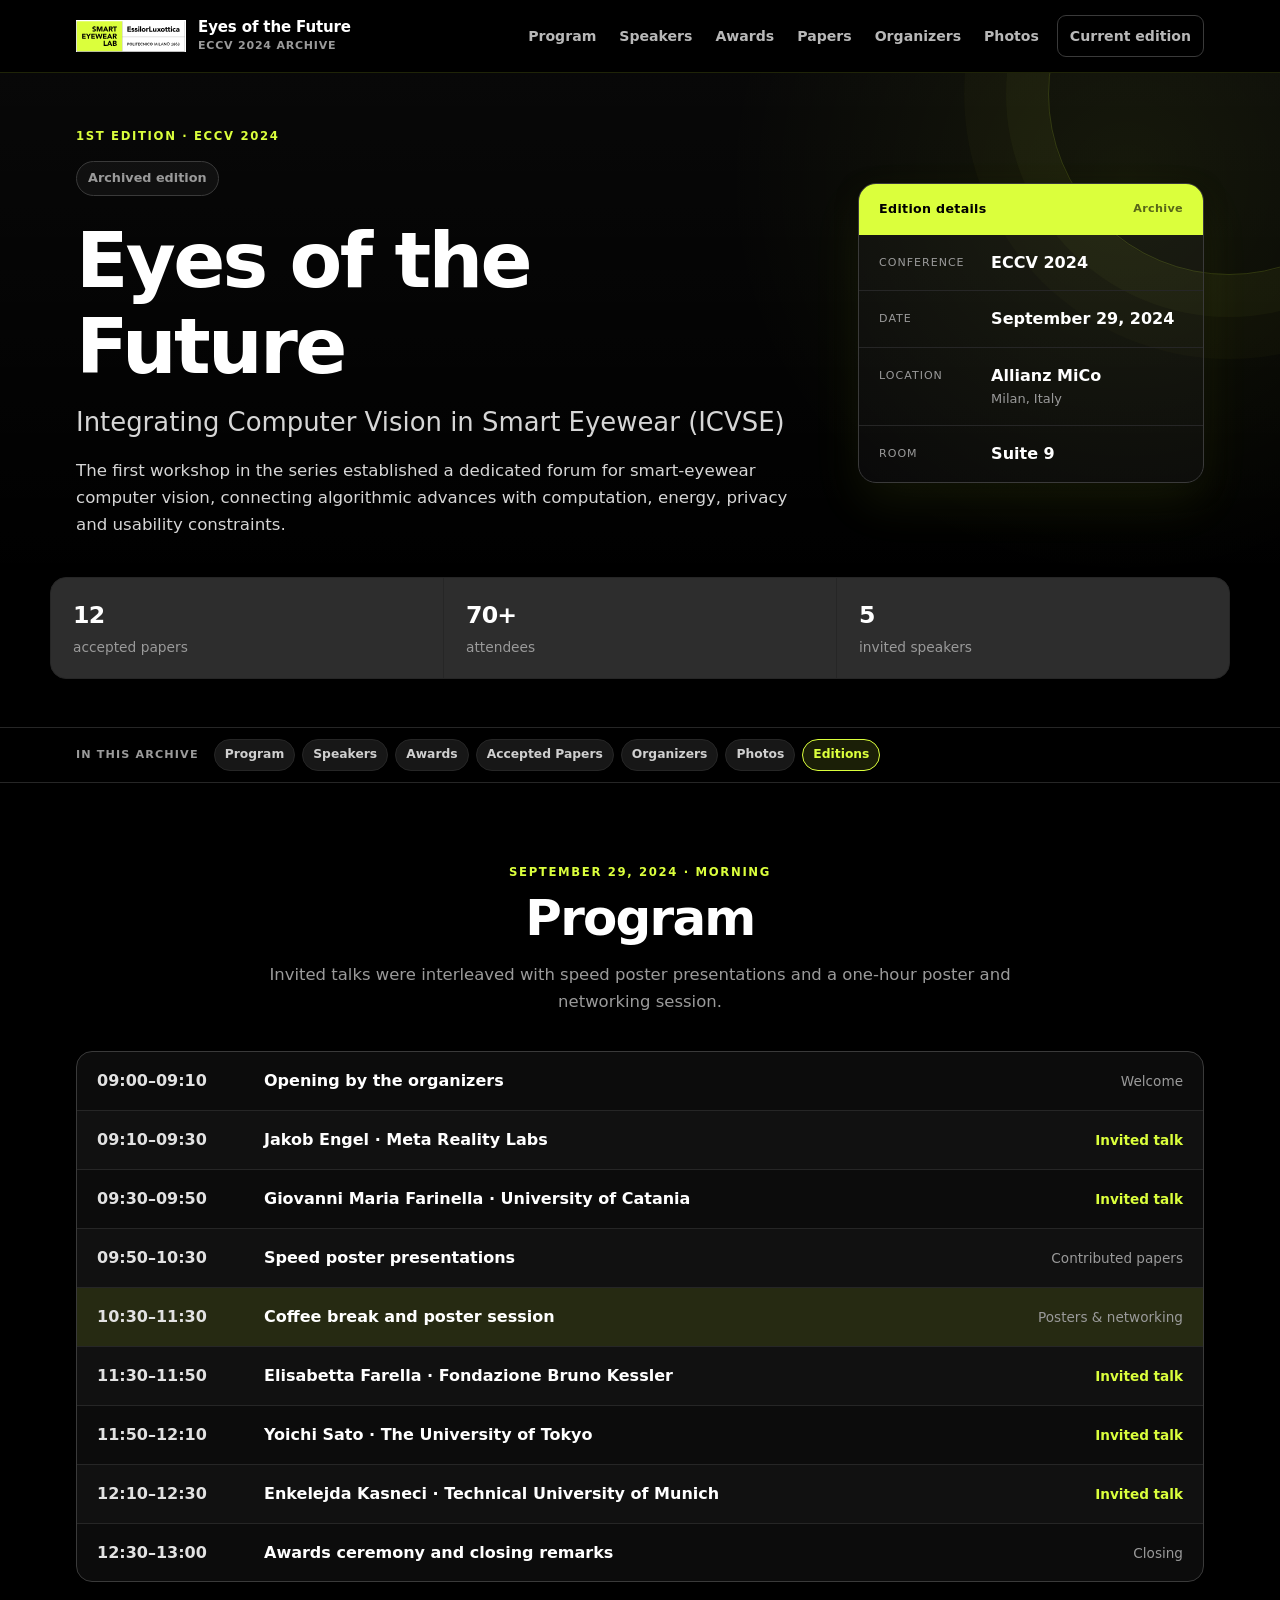
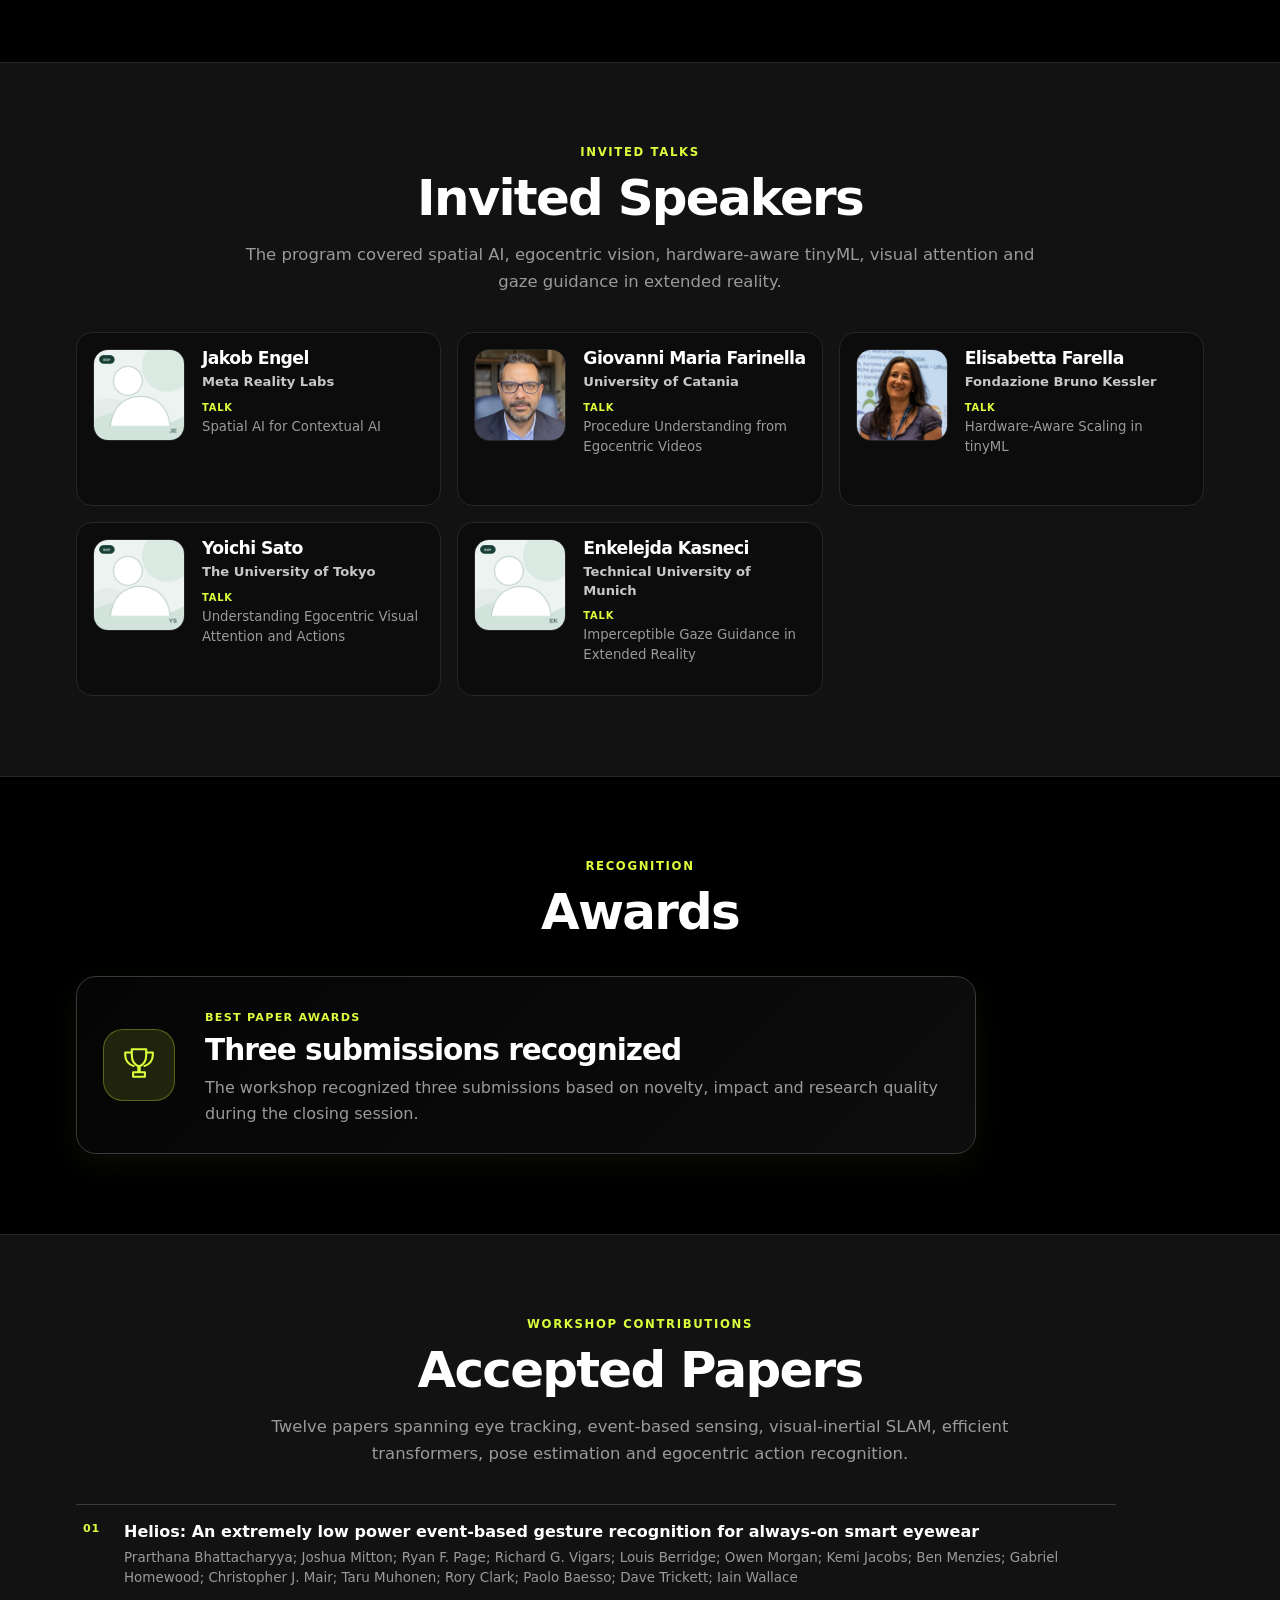
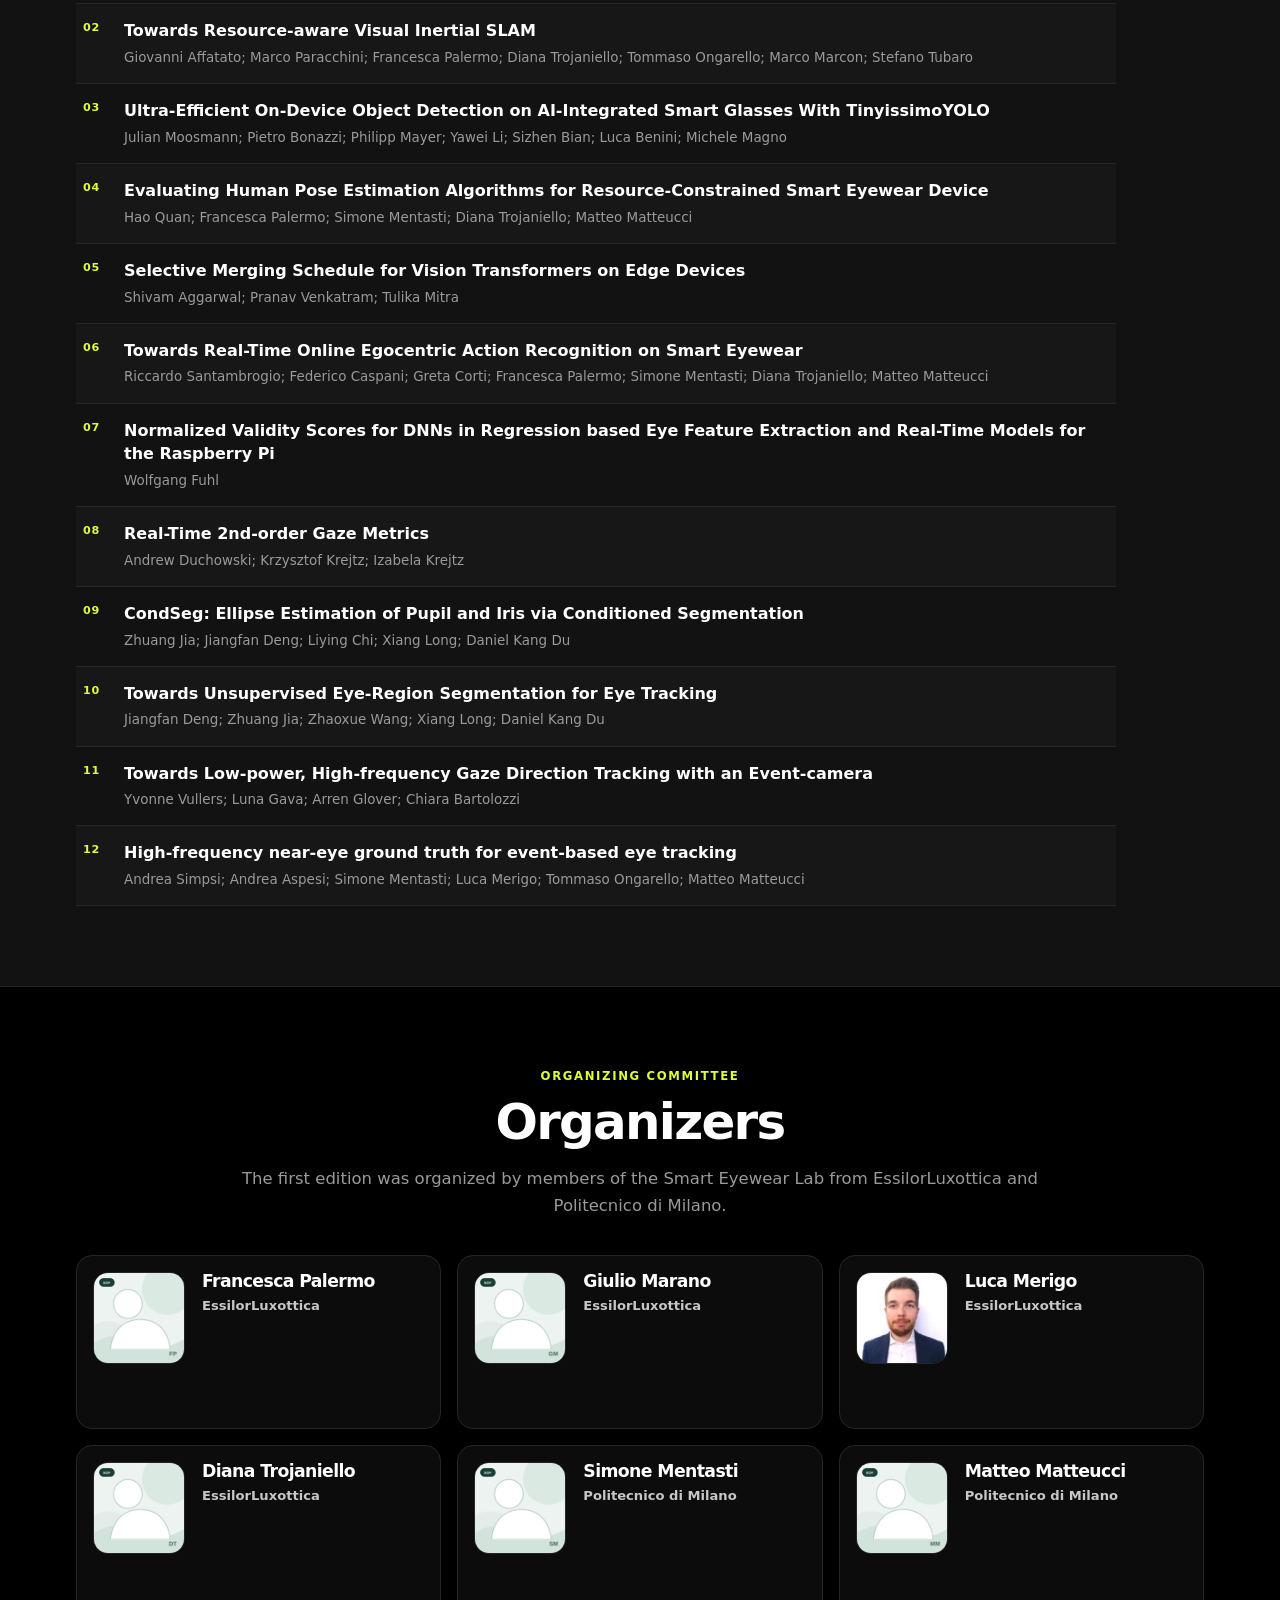
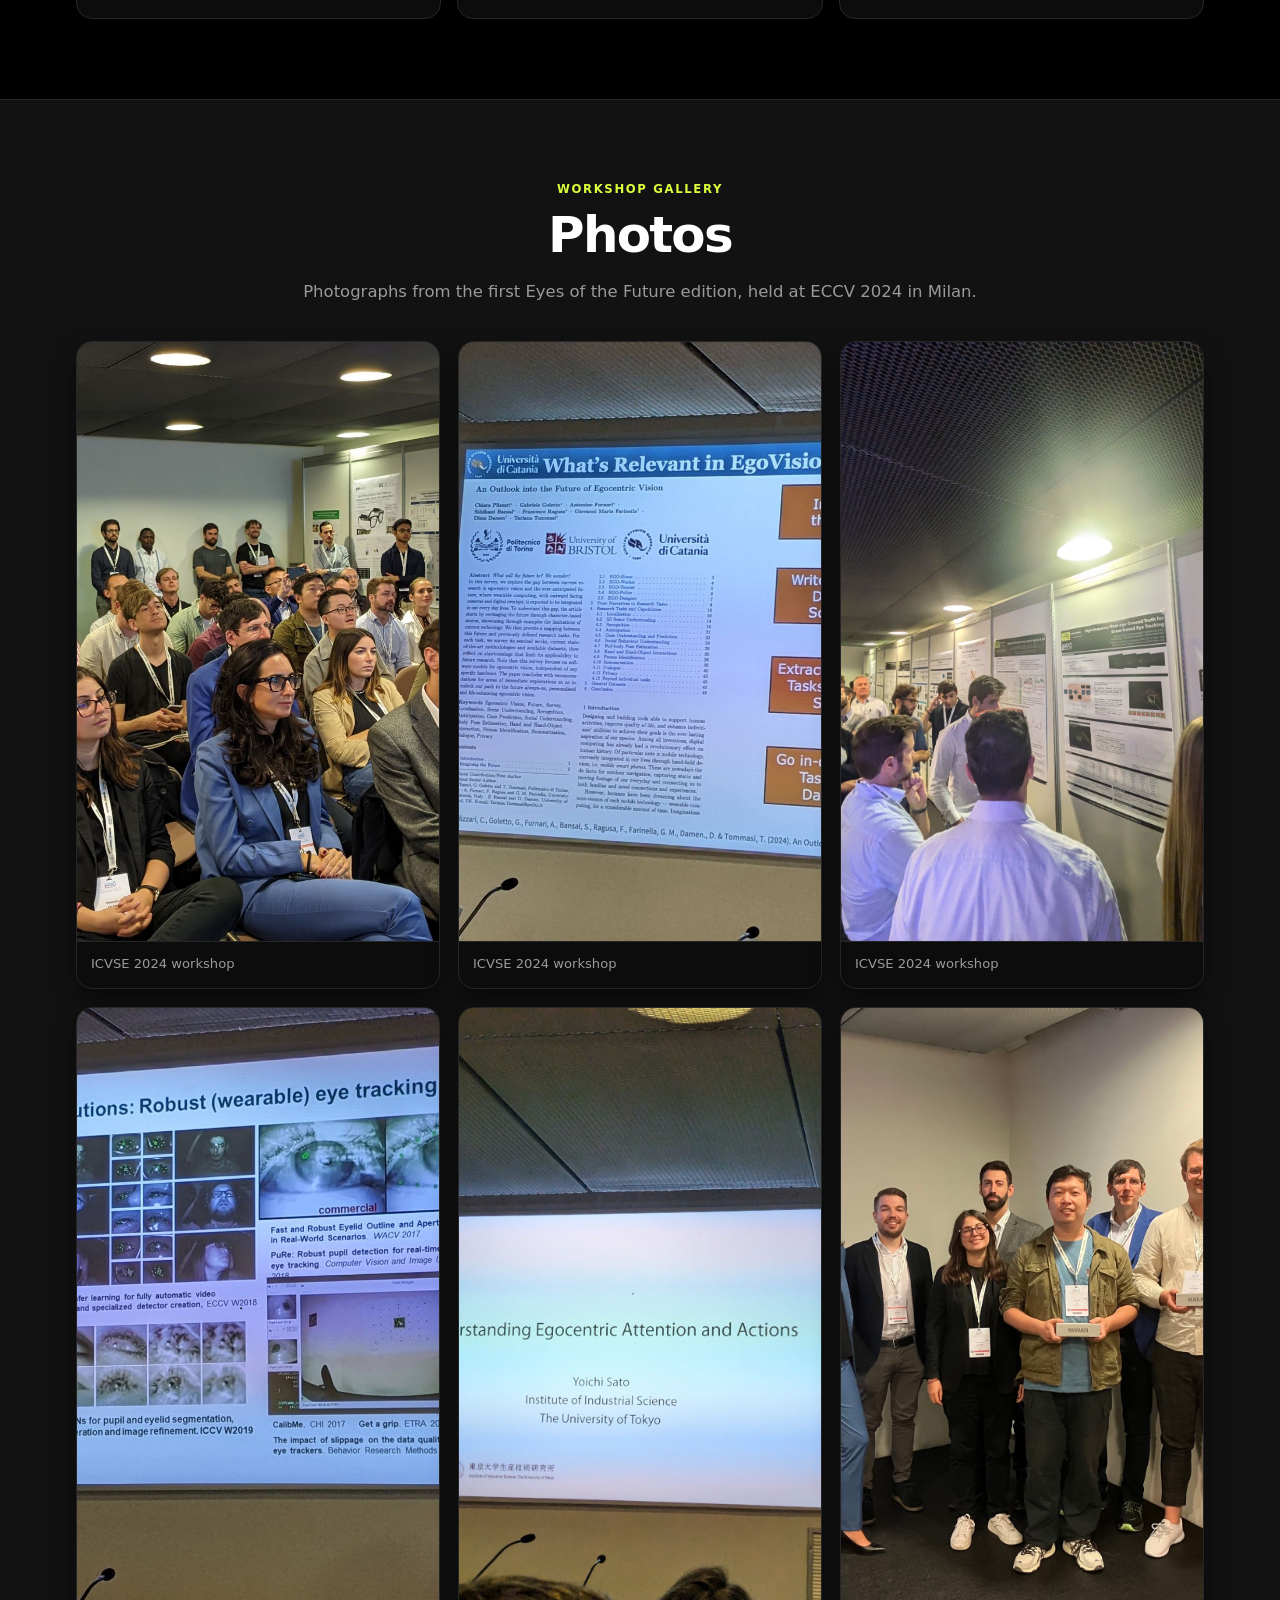
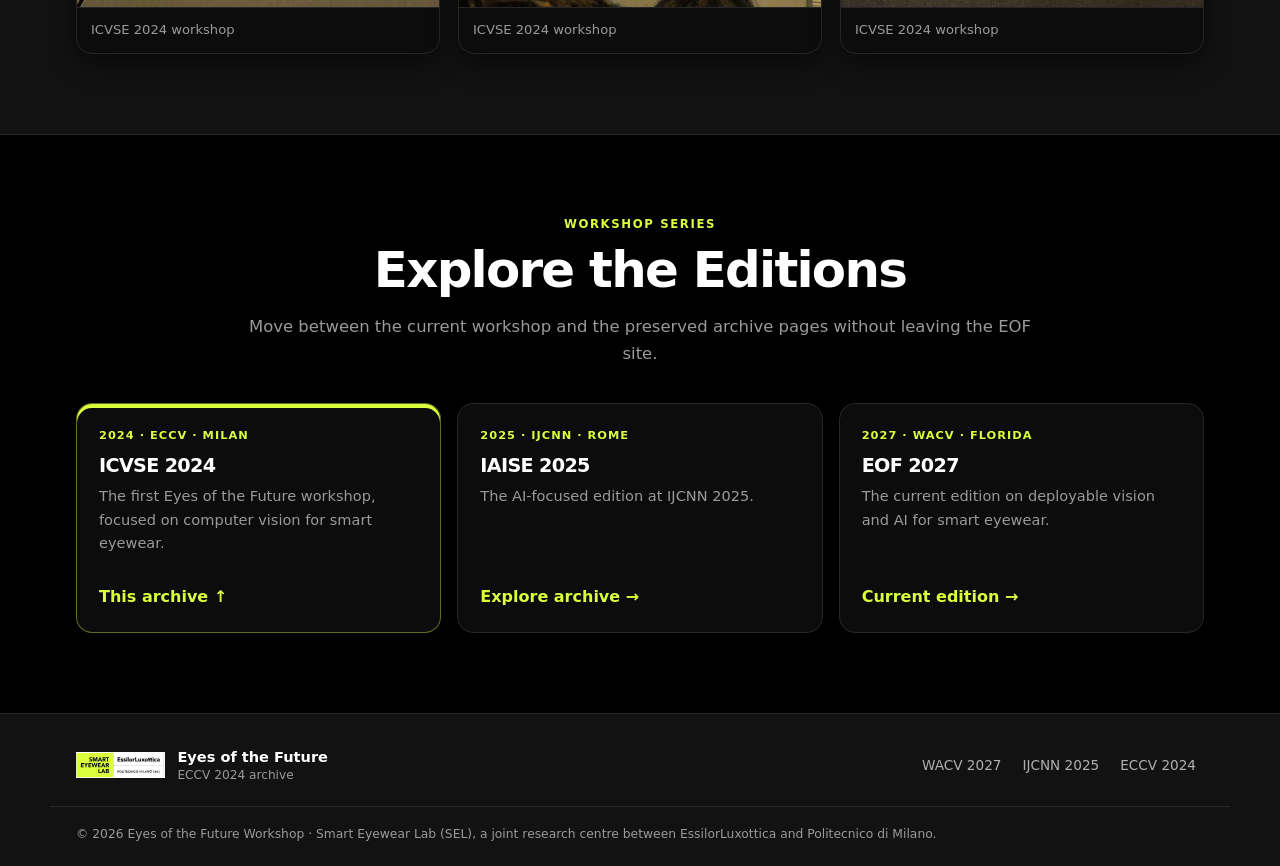
==== commit 35ca292f: "Update index.html and styles.css for improved layout and content clarity - Changed "Submit" link to " ====
--- a/editions/eccv-2024.html
+++ b/editions/eccv-2024.html
@@ -342,7 +342,7 @@
       <a href="#top" aria-current="page">ECCV 2024</a>
     </nav>
   </div>
-  <div class="container footer-bottom">© <span data-year></span> Eyes of the Future Workshop · Smart Eyewear Lab (SEL), a joint research initiative between EssilorLuxottica and Politecnico di Milano.</div>
+  <div class="container footer-bottom">© <span data-year></span> Eyes of the Future Workshop · Smart Eyewear Lab (SEL), a joint research centre between EssilorLuxottica and Politecnico di Milano.</div>
 </footer>
 <a class="back-to-top" href="#top" aria-label="Back to top">↑</a>
 <script src="../assets/js/main.js"></script>
--- a/assets/css/styles.css
+++ b/assets/css/styles.css
@@ -100,7 +100,7 @@
   font-weight: 680;
   text-decoration: none;
   white-space: nowrap;
-  transition: color .16s ease, background .16s ease, border-color .16s ease;
+  transition: color .28s cubic-bezier(.4,0,.2,1), background .28s cubic-bezier(.4,0,.2,1), border-color .28s cubic-bezier(.4,0,.2,1);
 }
 .nav-links a:hover,
 .nav-links a.is-active { color: var(--accent); background: var(--accent-soft); }
@@ -121,7 +121,7 @@
 .edition-hero {
   position: relative;
   overflow: hidden;
-  padding: 82px 0 62px;
+  padding: 54px 0 48px;
   border-bottom: 1px solid var(--line);
   background:
     radial-gradient(circle at 88% 18%, rgba(219, 255, 60, .10), transparent 31%),
@@ -193,35 +193,43 @@
 }
 h1, h2, h3 { line-height: 1.12; letter-spacing: -.035em; }
 h1 { margin: 0 0 14px; max-width: 900px; font-size: clamp(3rem, 6vw, 5.25rem); }
+.eof-tag {
+  display: inline-block;
+  vertical-align: middle;
+  margin-left: 18px;
+  padding: 6px 14px;
+  border: 1px solid rgba(219, 255, 60, .35);
+  border-radius: 10px;
+  background: var(--accent-soft);
+  color: var(--accent);
+  font-size: 1.05rem;
+  font-weight: 800;
+  letter-spacing: .04em;
+  vertical-align: 0.2em;
+}
 .edition-subtitle {
   max-width: 800px;
-  margin: 0 0 26px;
+  margin: 0 0 18px;
   color: var(--ink-soft);
   font-size: clamp(1.18rem, 2.3vw, 1.62rem);
   line-height: 1.4;
 }
-.edition-subtitle span { white-space: nowrap; }
 .edition-summary { max-width: 735px; margin: 0; color: var(--ink-soft); font-size: 1.04rem; }
 .edition-hero-current .edition-summary { max-width: 650px; }
+.edition-hero-side { display: flex; flex-direction: column; gap: 18px; }
 .hero-organized {
-  display: inline-flex;
-  align-items: center;
-  gap: 10px;
-  max-width: 560px;
-  margin: 0 0 22px;
-  padding: 8px 16px 8px 8px;
-  border: 1px solid rgba(219, 255, 60, .3);
-  border-radius: 999px;
-  background: var(--accent-soft);
+  padding: 14px 18px;
+  border: 1px solid rgba(219, 255, 60, .25);
+  border-radius: 14px;
+  background: linear-gradient(135deg, var(--accent-soft), rgba(219, 255, 60, .02));
   color: var(--ink-soft);
-  font-size: .86rem;
-  font-weight: 560;
-}
-.hero-organized-logo { height: 22px; width: auto; background: #ffffff; border-radius: 4px; flex: 0 0 auto; }
+  font-size: .84rem;
+  line-height: 1.5;
+}
 .hero-organized strong { color: var(--accent); font-weight: 800; }
 .hero-overview {
-  margin-top: 26px;
-  padding-top: 24px;
+  margin-top: 16px;
+  padding-top: 16px;
   border-top: 1px solid rgba(255, 255, 255, .12);
   max-width: 720px;
   color: var(--muted);
@@ -229,7 +237,7 @@
 }
 .hero-overview p { margin: 0 0 14px; }
 .hero-overview p:last-child { margin-bottom: 0; }
-.actions { display: flex; flex-wrap: wrap; gap: 11px; margin-top: 29px; }
+.actions { display: flex; flex-wrap: wrap; gap: 11px; margin-top: 20px; }
 .button {
   min-height: 44px;
   display: inline-flex;
@@ -243,7 +251,7 @@
   font-size: .9rem;
   font-weight: 750;
   text-decoration: none;
-  transition: transform .16s ease, box-shadow .16s ease, background .16s ease;
+  transition: transform .28s cubic-bezier(.4,0,.2,1), box-shadow .28s cubic-bezier(.4,0,.2,1), background .28s cubic-bezier(.4,0,.2,1);
 }
 .button.secondary { border-color: var(--line-strong); background: rgba(255, 255, 255, .04); color: var(--ink); }
 .button.secondary:hover { border-color: var(--accent); color: var(--accent); }
@@ -344,10 +352,10 @@
 .section { padding: 80px 0; border-bottom: 1px solid var(--line); }
 .section:last-of-type { border-bottom: 0; }
 .section-soft { background: var(--surface-soft); }
-.section-head { max-width: 720px; margin: 0 auto 36px; text-align: center; }
+.section-head { max-width: 900px; margin: 0 auto 36px; text-align: center; }
 .section-kicker { margin-bottom: 9px; }
 .section h2 { margin: 0 0 14px; font-size: clamp(2.12rem, 4vw, 3.12rem); }
-.section-intro { max-width: 720px; margin: 0 auto; color: var(--muted); font-size: 1.03rem; line-height: 1.65; }
+.section-intro { max-width: 820px; margin: 0 auto; color: var(--muted); font-size: 1.03rem; line-height: 1.65; }
 .narrow-section { max-width: 980px; }
 .prose { max-width: 940px; font-size: 1.01rem; }
 .prose p:first-child { margin-top: 0; }
@@ -370,7 +378,7 @@
   border: 1px solid var(--line);
   border-radius: var(--radius);
   background: var(--surface);
-  transition: transform .16s ease, border-color .16s ease, box-shadow .16s ease;
+  transition: transform .28s cubic-bezier(.4,0,.2,1), border-color .28s cubic-bezier(.4,0,.2,1), box-shadow .28s cubic-bezier(.4,0,.2,1);
 }
 .info-card:hover,
 .edition-card:hover,
@@ -386,7 +394,7 @@
   grid-template-columns: minmax(0, 1fr) 1px minmax(0, 1.35fr);
   gap: 34px;
 }
-.cfp-divider { background: var(--line); }
+.cfp-divider { background: linear-gradient(180deg, transparent, var(--line) 15%, var(--line) 85%, transparent); }
 
 .info-list, .topic-grid { list-style: none; display: flex; flex-direction: column; gap: 10px; margin: 0; padding: 0; min-width: 0; }
 
@@ -397,7 +405,7 @@
   background: var(--surface);
   padding: 16px 22px;
   text-align: left;
-  transition: transform .16s ease, border-color .16s ease, box-shadow .16s ease, background .16s ease;
+  transition: transform .28s cubic-bezier(.4,0,.2,1), border-color .28s cubic-bezier(.4,0,.2,1), box-shadow .28s cubic-bezier(.4,0,.2,1), background .28s cubic-bezier(.4,0,.2,1);
 }
 .topic-card,
 .info-row { display: flex; align-items: center; gap: 18px; }
@@ -424,7 +432,7 @@
   font-size: .74rem;
   font-weight: 820;
   letter-spacing: .02em;
-  transition: background .16s ease, color .16s ease;
+  transition: background .28s cubic-bezier(.4,0,.2,1), color .28s cubic-bezier(.4,0,.2,1);
 }
 .topic-card:hover .topic-index,
 .info-row:hover .topic-index {
@@ -634,7 +642,7 @@
   border: 1px solid var(--line);
   border-radius: var(--radius);
   background: var(--surface);
-  transition: transform .16s ease, border-color .16s ease, box-shadow .16s ease;
+  transition: transform .28s cubic-bezier(.4,0,.2,1), border-color .28s cubic-bezier(.4,0,.2,1), box-shadow .28s cubic-bezier(.4,0,.2,1);
 }
 .person-photo {
   width: 92px;
@@ -665,6 +673,16 @@
 .person-card h3 { margin: 0 0 5px; font-size: 1.08rem; overflow-wrap: anywhere; }
 .person-affiliation { margin: 0 0 8px; color: #c7c7c7; font-size: .82rem; font-weight: 720; line-height: 1.42; }
 .person-description { margin: 0; color: var(--muted); font-size: .83rem; line-height: 1.52; }
+.person-email {
+  display: inline-block;
+  margin-top: 8px;
+  color: var(--accent);
+  font-size: .8rem;
+  font-weight: 700;
+  text-decoration: none;
+  overflow-wrap: anywhere;
+}
+.person-email:hover { text-decoration: underline; }
 .person-talk-label {
   display: block;
   margin-bottom: 2px;
@@ -737,7 +755,7 @@
   font-weight: 760;
   overflow-wrap: anywhere;
   text-decoration: none;
-  transition: background .16s ease, color .16s ease, border-color .16s ease;
+  transition: background .28s cubic-bezier(.4,0,.2,1), color .28s cubic-bezier(.4,0,.2,1), border-color .28s cubic-bezier(.4,0,.2,1);
 }
 .contact-email span { color: var(--muted); font-size: .64rem; font-weight: 820; letter-spacing: .09em; text-transform: uppercase; }
 .contact-email:hover { border-color: var(--accent); background: var(--accent); color: #000; text-decoration: none; }
@@ -817,7 +835,7 @@
   opacity: 0;
   pointer-events: none;
   transform: translateY(6px);
-  transition: opacity .16s ease, transform .16s ease;
+  transition: opacity .28s cubic-bezier(.4,0,.2,1), transform .28s cubic-bezier(.4,0,.2,1);
 }
 .back-to-top.visible { opacity: 1; pointer-events: auto; transform: translateY(0); }
 .back-to-top:hover { text-decoration: none; }
@@ -835,8 +853,6 @@
   .info-grid,
   .edition-grid,
   .program-track-grid { grid-template-columns: repeat(2, minmax(0, 1fr)); }
-  .timeline { flex-wrap: wrap; row-gap: 26px; }
-  .timeline-item { flex: 1 1 33%; }
   .prose-columns { gap: 30px; }
   .cfp-columns { grid-template-columns: 1fr; gap: 28px; }
   .cfp-divider { display: none; }
@@ -851,8 +867,7 @@
 @media (max-width: 760px) {
   :root { --header-height: 70px; }
   html { scroll-padding-top: 82px; }
-  .hero-organized { display: flex; align-items: flex-start; border-radius: 16px; }
-  .hero-organized-logo { margin-top: 1px; }
+  .hero-organized { padding: 12px 14px; font-size: .86rem; }
   .nav-toggle { display: inline-flex; }
   .brand-copy small { display: none; }
   .nav-links {
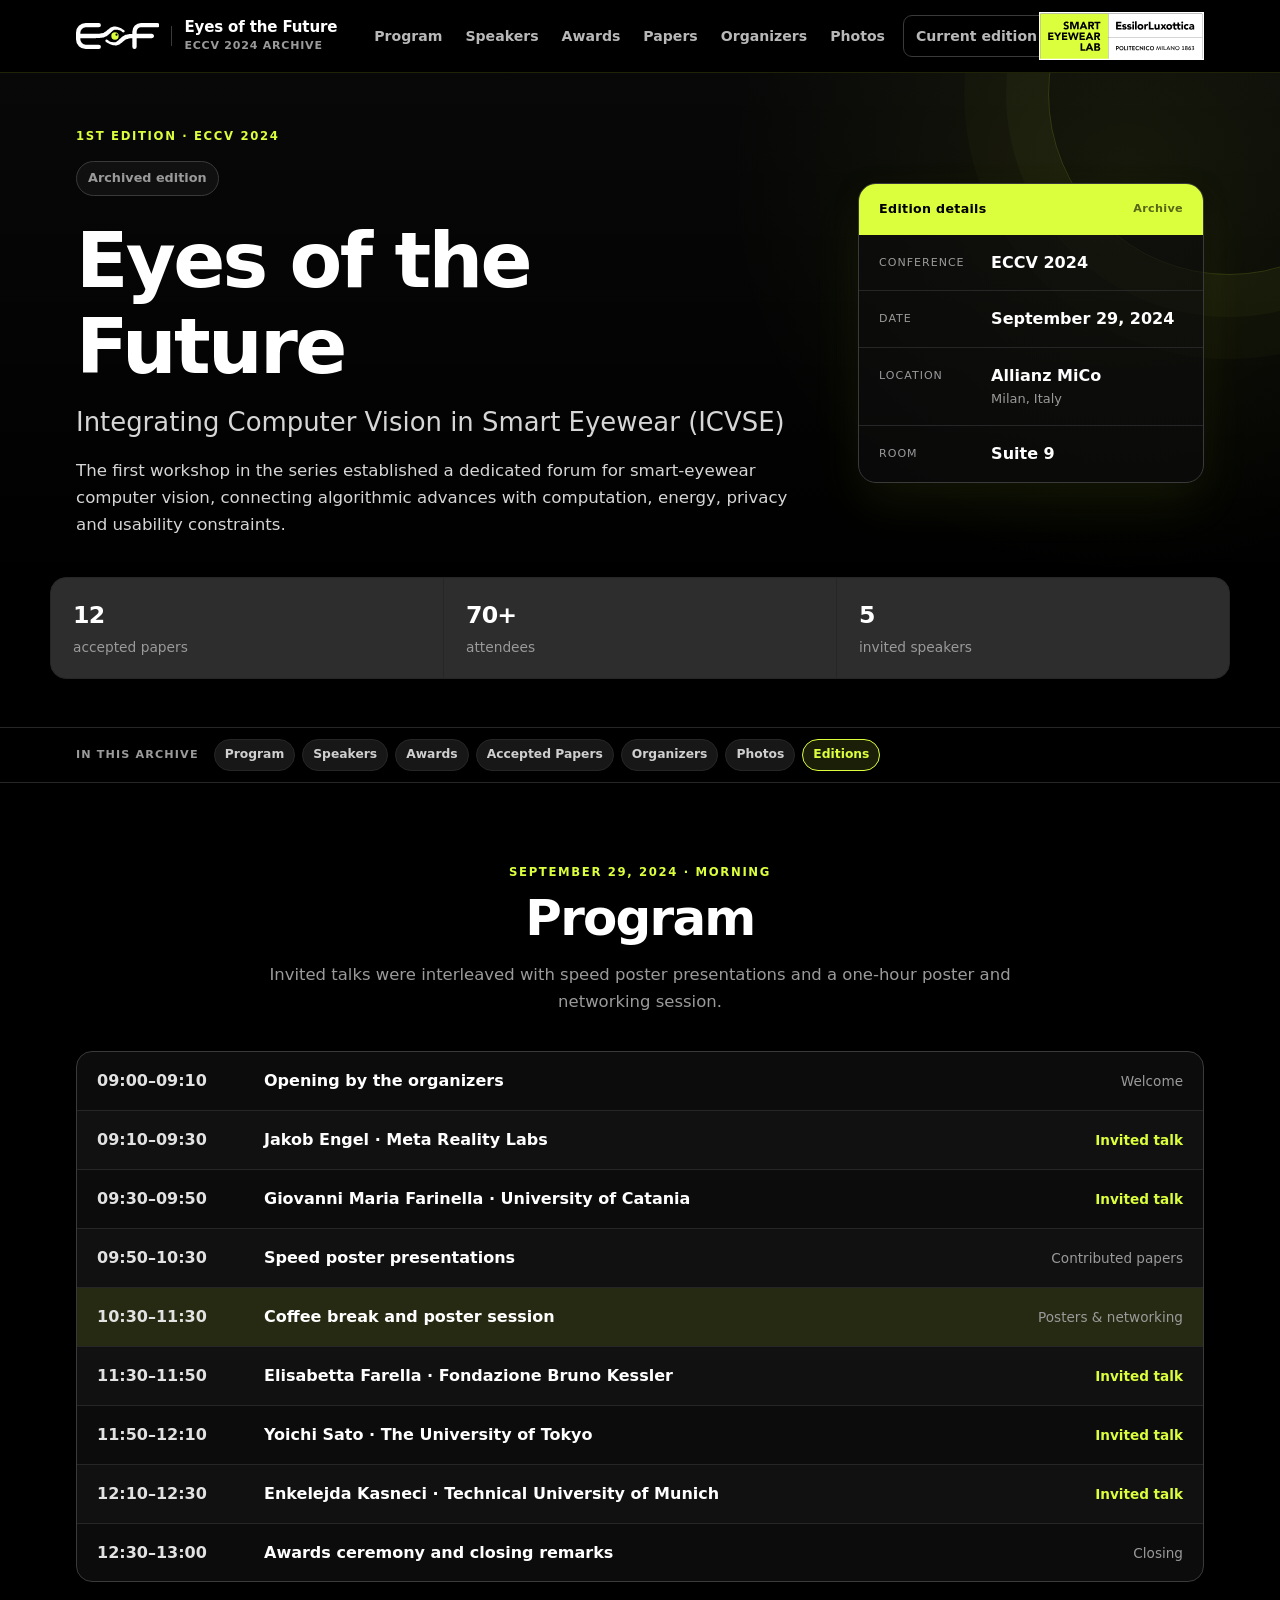
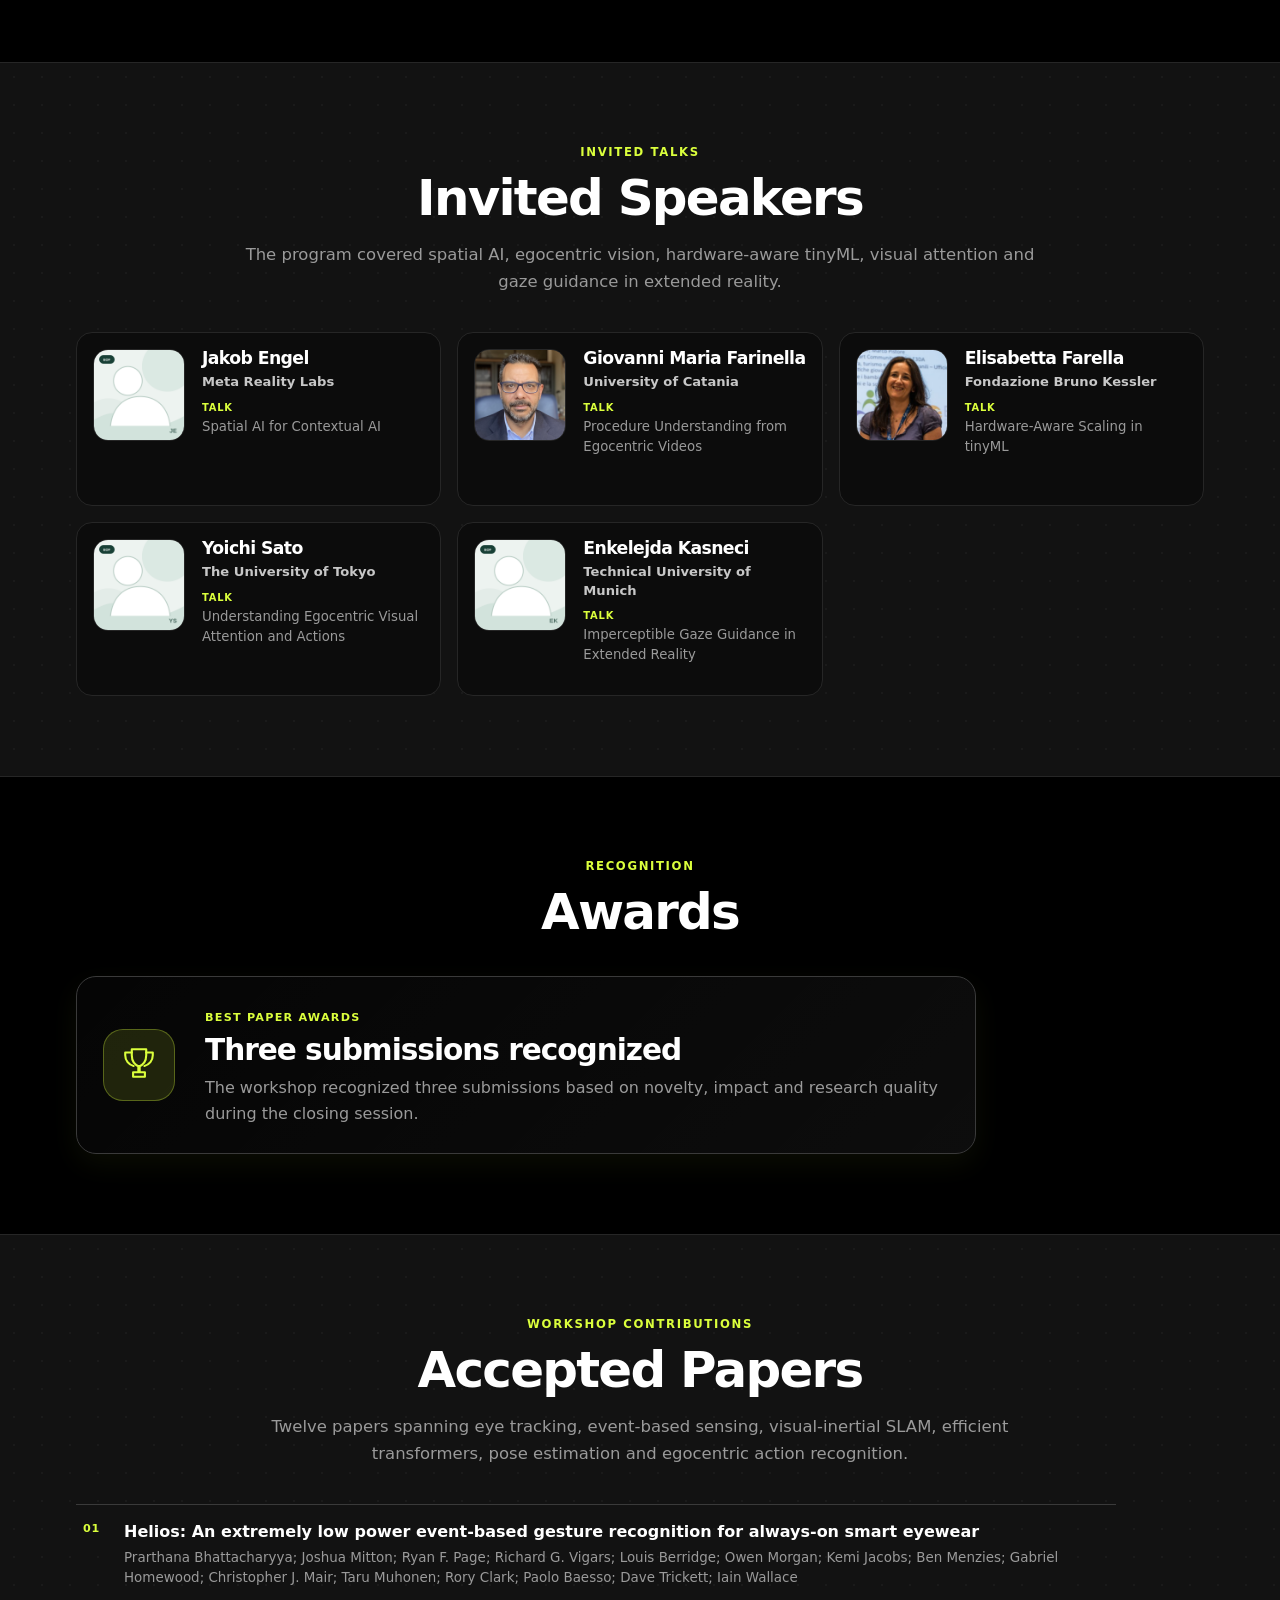
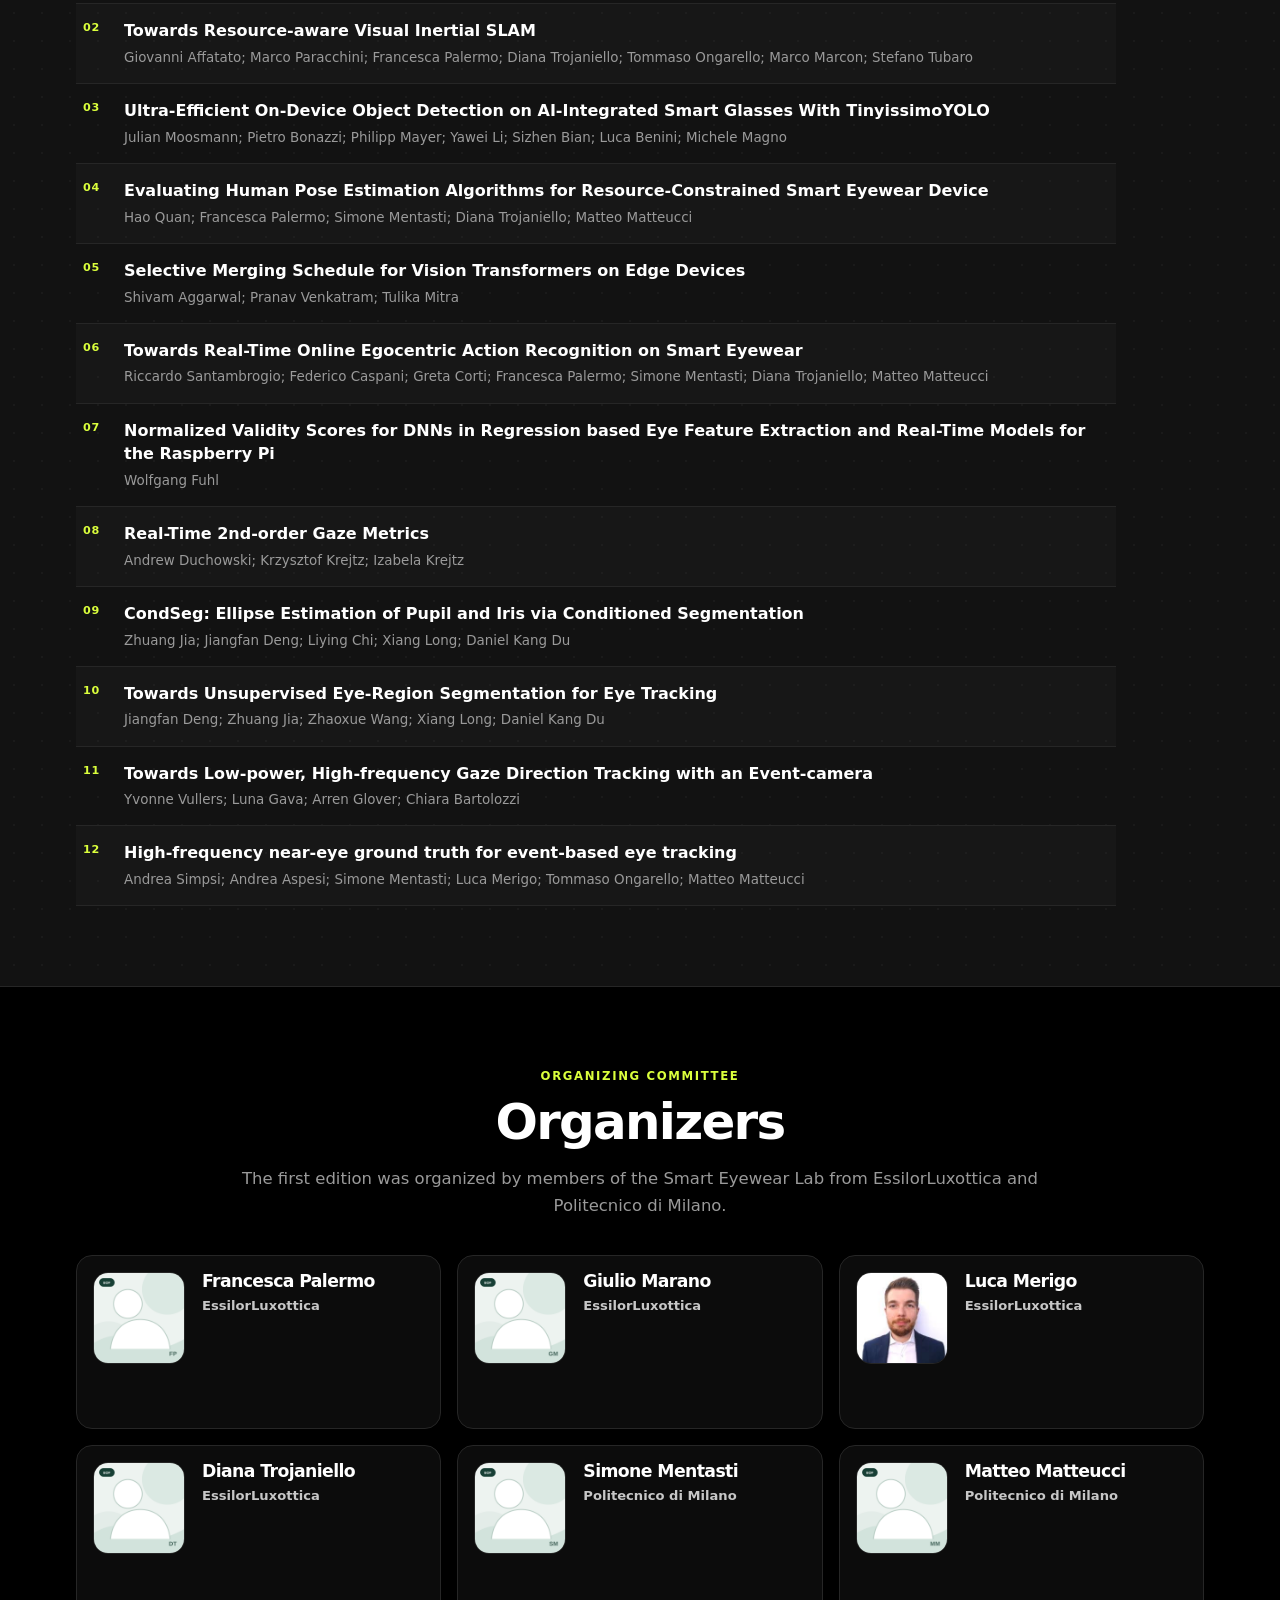
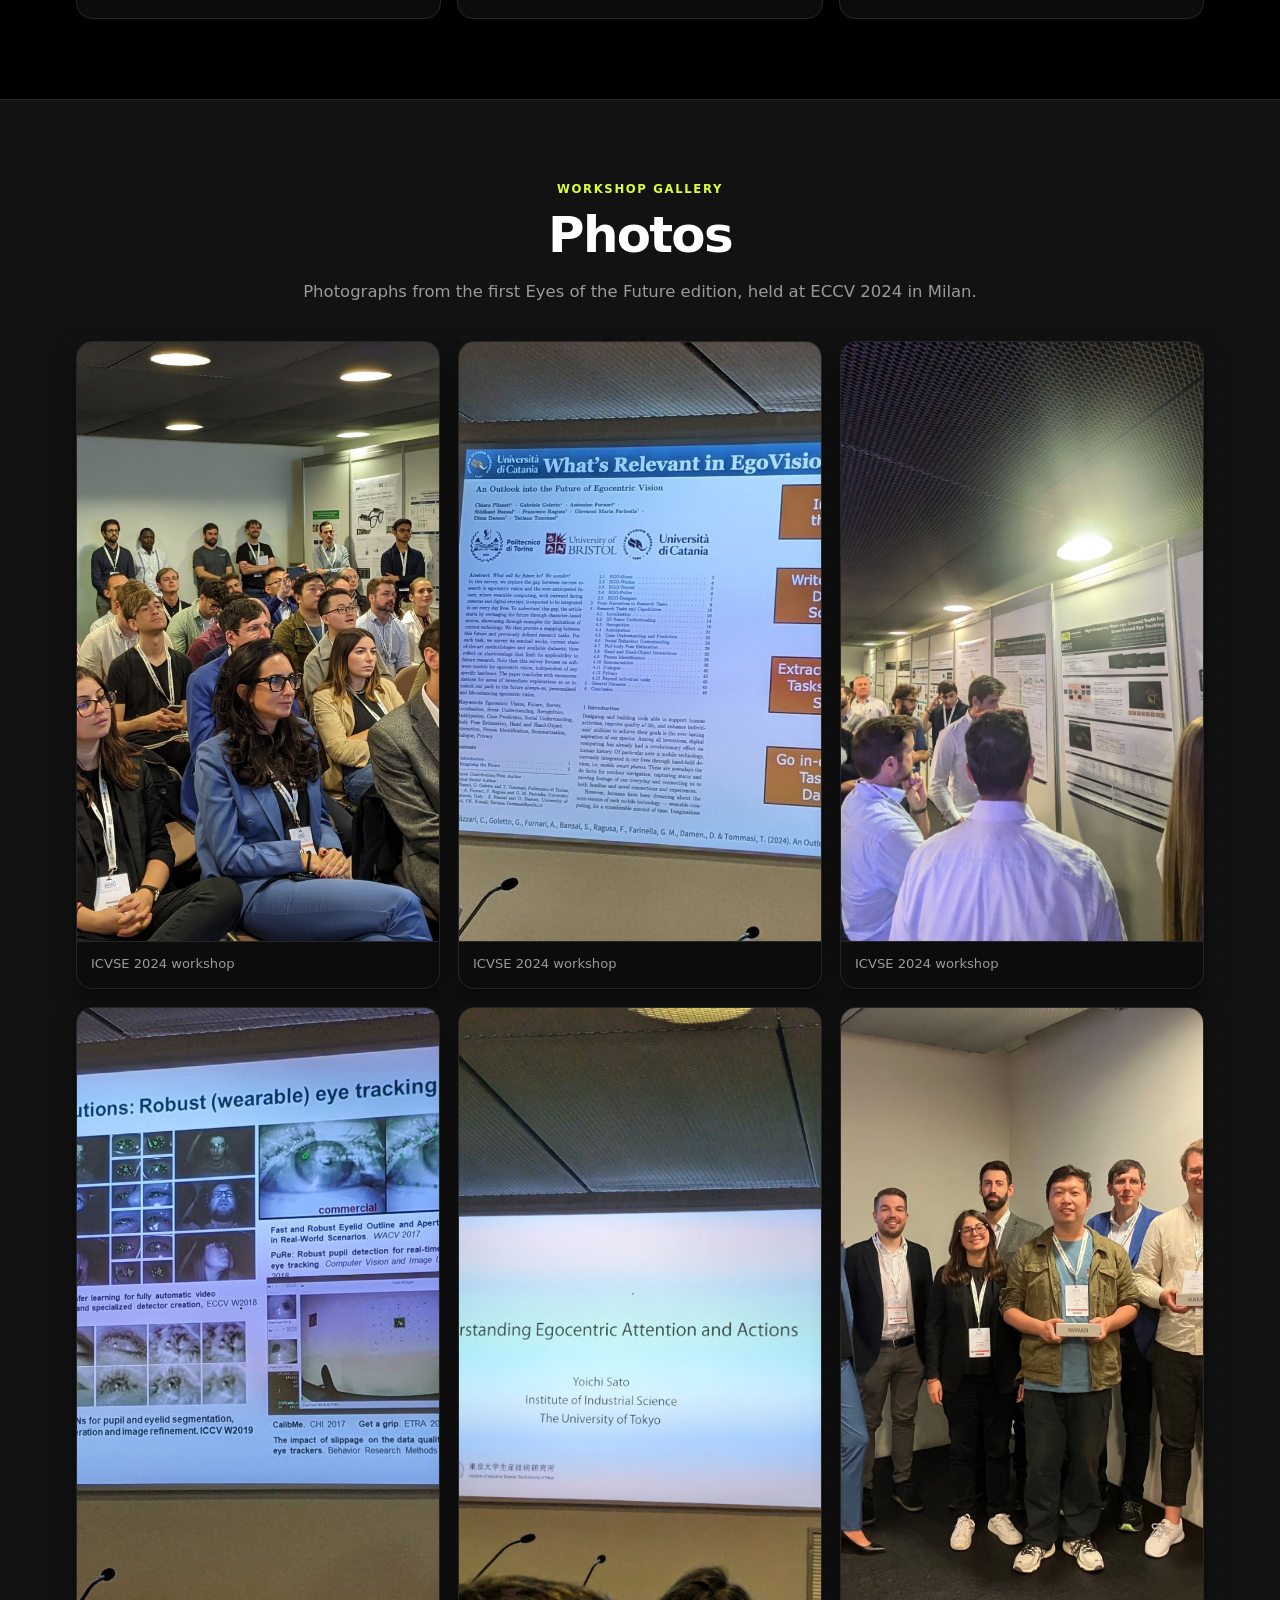
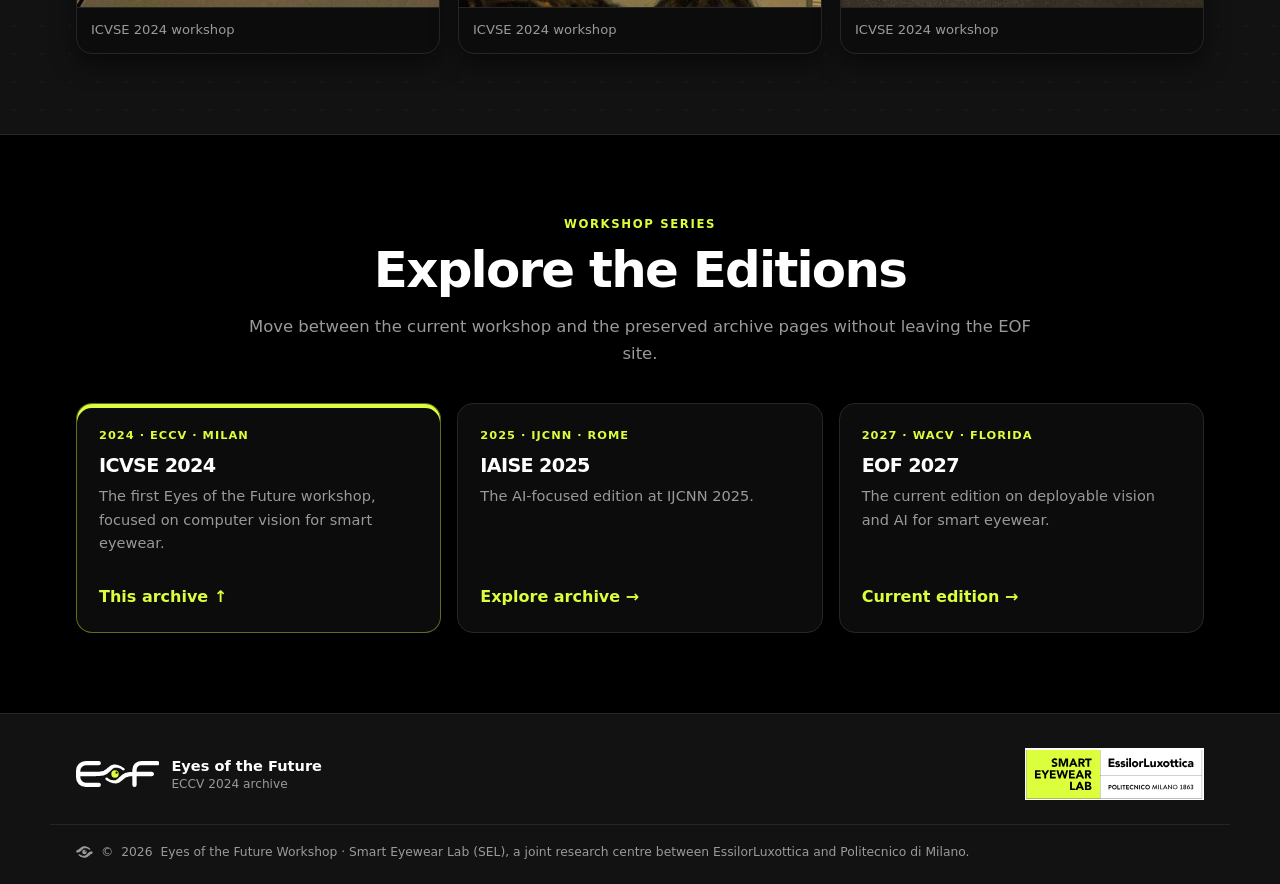
==== commit 903317a5: "Refactor header and footer structure for improved branding and navigation - Replaced the logo image " ====
--- a/editions/eccv-2024.html
+++ b/editions/eccv-2024.html
@@ -12,9 +12,12 @@
 <a class="skip-link" href="#content">Skip to content</a>
 <header class="site-header">
   <div class="nav-wrap">
-    <a class="brand" href="../index.html" aria-label="Eyes of the Future current edition"><span class="brand-mark"><img src="../assets/icons/sel-logo.svg" alt="Smart Eyewear Lab"></span><span class="brand-copy"><strong>Eyes of the Future</strong><small>ECCV 2024 archive</small></span></a>
+    <div class="nav-left">
+    <div class="brand"><span class="brand-mark brand-mark-eof" aria-hidden="true"><svg viewBox="40 30 770 240" aria-hidden="true"><path id="letter-E" d="M250 50H130A70 70 0 0 0 60 120V180A70 70 0 0 0 130 250H250" fill="none" stroke="currentColor" stroke-width="40" stroke-linecap="round" stroke-linejoin="round"></path><path id="letter-F" d="M790 50H640A60 60 0 0 0 580 110V250" fill="none" stroke="currentColor" stroke-width="40" stroke-linecap="round" stroke-linejoin="round"></path><path id="E-arm-upper-lid" d="M60 170C62.9 170.1 68.3 170 72.4 170C76.5 170 80.7 170 84.8 170C88.9 170 93.1 170 97.2 170C101.3 170 105.4 170 109.5 170C113.6 170 117.8 170 121.9 170C126 170 130.2 170 134.3 170C138.4 170 142.5 170 146.6 170C150.7 170 154.9 170 159 170C163.1 170 167.3 170 171.4 170C175.5 170 179.6 170 183.7 170C187.8 170 191.9 170 196.1 170C200.2 170 204.4 170 208.6 170C212.8 170 217 169.9 221.2 169.9C225.4 169.8 229.6 169.7 233.8 169.6C238 169.4 242.3 169.3 246.6 169C250.9 168.8 255.2 168.6 259.5 168.2C263.9 167.8 268.4 167.4 272.8 166.7C277.3 166.1 281.9 165.4 286.5 164.4C291.1 163.4 295.8 162.2 300.5 160.7C305.2 159.1 310 157.2 314.5 155.1C318.9 152.9 323.3 150.4 327.4 147.8C331.5 145.1 335.4 142.1 339 139.1C342.6 136.2 345.8 133.2 348.9 130.3C352 127.4 354.9 124.5 357.8 121.7C360.7 118.9 363.5 116.1 366.2 113.5C369 110.9 371.8 108.4 374.5 106.1C377.3 103.9 380 101.8 382.7 100C385.4 98.2 388.1 96.7 390.8 95.5C393.5 94.4 395.7 93.6 398.8 93.1C401.9 92.6 405.8 92.6 409.5 92.6C413.1 92.5 416.8 92.7 420.5 93C424.1 93.4 427.8 94 431.3 94.8C434.9 95.5 438.5 96.5 441.9 97.8C445.4 99 448.8 100.4 452.1 102.1C455.4 103.8 458.7 105.7 461.9 107.8C465 109.8 469.1 113.1 471 114.5C473 115.9 472.6 115.6 473.5 116C474.3 116.4 475.3 116.7 476.2 116.9C477.2 117 478.2 117 479.1 116.9C480 116.9 481 116.6 481.9 116.3C482.8 116 483.7 115.5 484.4 114.9C485.2 114.4 485.9 113.7 486.5 113C487.1 112.2 487.6 111.4 488 110.5C488.4 109.7 488.7 108.7 488.9 107.8C489 106.8 489 105.8 488.9 104.9C488.9 104 488.6 103 488.3 102.1C488 101.2 487.5 100.3 486.9 99.6C486.4 98.8 487 99.2 485 97.5C482.9 95.8 478.1 92 474.4 89.4C470.8 86.9 467 84.3 463.1 82C459.2 79.8 455.2 77.6 451.1 75.7C446.9 73.8 442.7 72 438.3 70.5C434 69 429.5 67.8 425 66.7C420.6 65.6 416.1 64.8 411.5 64.2C407 63.6 402.5 62.8 397.5 62.9C392.4 63.1 386.3 63.7 381.2 65C376 66.2 371.2 68.2 366.6 70.2C362.1 72.3 357.9 74.8 353.9 77.2C349.9 79.7 346.2 82.4 342.6 85.1C339 87.7 335.6 90.4 332.4 93.1C329.1 95.7 325.9 98.5 322.8 101C319.8 103.5 316.8 106 313.9 108.2C311.1 110.4 308.5 112.4 305.7 114.2C302.9 116 300 117.6 297.1 119C294.1 120.5 291.2 121.6 288 122.7C284.9 123.7 281.6 124.5 278.2 125.3C274.8 126 271.2 126.6 267.5 127.1C263.8 127.6 260 128 256.2 128.3C252.3 128.7 248.5 128.9 244.5 129.1C240.6 129.3 236.6 129.5 232.6 129.6C228.6 129.7 224.6 129.8 220.5 129.9C216.5 129.9 212.5 130 208.4 130C204.3 130 200.2 130 196.1 130C192 130 187.8 130 183.7 130C179.6 130 175.5 130 171.4 130C167.3 130 163.1 130 159 130C154.9 130 150.7 130 146.6 130C142.5 130 138.4 130 134.3 130C130.2 130 126 130 121.9 130C117.8 130 113.6 130 109.5 130C105.4 130 101.3 130 97.2 130C93.1 130 88.9 130 84.8 130C80.7 130 76.5 130 72.4 130C68.3 130 62.9 129.9 60 130C57.1 130.1 56.5 130.2 54.8 130.7C53.2 131.1 51.5 131.8 50 132.7C48.5 133.5 47.1 134.6 45.9 135.9C44.6 137.1 43.5 138.5 42.7 140C41.8 141.5 41.1 143.2 40.7 144.8C40.2 146.5 40 148.3 40 150C40 151.7 40.2 153.5 40.7 155.2C41.1 156.8 41.8 158.5 42.7 160C43.5 161.5 44.6 162.9 45.9 164.1C47.1 165.4 48.5 166.5 50 167.3C51.5 168.2 53.2 168.9 54.8 169.3C56.5 169.8 57.1 169.9 60 170Z" fill="currentColor"></path><path id="F-arm-lower-lid" d="M740 130C737.1 129.9 731.7 130 727.6 130C723.5 130 719.3 130 715.2 130C711.1 130 706.9 130 702.8 130C698.7 130 694.6 130 690.5 130C686.4 130 682.2 130 678.1 130C674 130 669.8 130 665.7 130C661.6 130 657.5 130 653.4 130C649.3 130 645.1 130 641 130C636.9 130 632.7 130 628.6 130C624.5 130 620.4 130 616.3 130C612.2 130 608.1 130 603.9 130C599.8 130 595.6 130 591.4 130C587.2 130 583 130.1 578.8 130.1C574.6 130.2 570.4 130.3 566.2 130.4C562 130.6 557.7 130.7 553.4 131C549.1 131.2 544.8 131.4 540.5 131.8C536.1 132.2 531.6 132.6 527.2 133.3C522.7 133.9 518.1 134.6 513.5 135.6C508.9 136.6 504.2 137.8 499.5 139.3C494.8 140.9 490 142.8 485.5 144.9C481.1 147.1 476.7 149.6 472.6 152.2C468.5 154.9 464.6 157.9 461 160.9C457.4 163.8 454.2 166.8 451.1 169.7C448 172.6 445.1 175.5 442.2 178.3C439.3 181.1 436.5 183.9 433.8 186.5C431 189.1 428.2 191.6 425.5 193.9C422.7 196.1 420 198.2 417.3 200C414.6 201.8 411.9 203.3 409.2 204.5C406.5 205.6 404.3 206.4 401.2 206.9C398.1 207.4 394.2 207.4 390.5 207.4C386.9 207.5 383.2 207.3 379.5 207C375.9 206.6 372.2 206 368.7 205.2C365.1 204.5 361.5 203.5 358.1 202.2C354.6 201 351.2 199.6 347.9 197.9C344.6 196.2 341.3 194.3 338.1 192.2C335 190.2 330.9 186.9 329 185.5C327 184.1 327.4 184.4 326.5 184C325.7 183.6 324.7 183.3 323.8 183.1C322.8 183 321.8 183 320.9 183.1C320 183.1 319 183.4 318.1 183.7C317.2 184 316.3 184.5 315.6 185.1C314.8 185.6 314.1 186.3 313.5 187C312.9 187.8 312.4 188.6 312 189.5C311.6 190.3 311.3 191.3 311.1 192.2C311 193.2 311 194.2 311.1 195.1C311.1 196 311.4 197 311.7 197.9C312 198.8 312.5 199.7 313.1 200.4C313.6 201.2 313 200.8 315 202.5C317.1 204.2 321.9 208 325.6 210.6C329.2 213.1 333 215.7 336.9 218C340.8 220.2 344.8 222.4 348.9 224.3C353.1 226.2 357.3 228 361.7 229.5C366 231 370.5 232.2 375 233.3C379.4 234.4 383.9 235.2 388.5 235.8C393 236.4 397.5 237.2 402.5 237.1C407.6 236.9 413.7 236.3 418.8 235C424 233.8 428.8 231.8 433.4 229.8C437.9 227.7 442.1 225.2 446.1 222.8C450.1 220.3 453.8 217.6 457.4 214.9C461 212.3 464.4 209.6 467.6 206.9C470.9 204.3 474.1 201.5 477.2 199C480.2 196.5 483.2 194 486.1 191.8C488.9 189.6 491.5 187.6 494.3 185.8C497.1 184 500 182.4 502.9 181C505.9 179.5 508.8 178.4 512 177.3C515.1 176.3 518.4 175.5 521.8 174.7C525.2 174 528.8 173.4 532.5 172.9C536.2 172.4 540 172 543.8 171.7C547.7 171.3 551.5 171.1 555.5 170.9C559.4 170.7 563.4 170.5 567.4 170.4C571.4 170.3 575.4 170.2 579.5 170.1C583.5 170.1 587.5 170 591.6 170C595.7 170 599.8 170 603.9 170C608 170 612.2 170 616.3 170C620.4 170 624.5 170 628.6 170C632.7 170 636.9 170 641 170C645.1 170 649.3 170 653.4 170C657.5 170 661.6 170 665.7 170C669.8 170 674 170 678.1 170C682.2 170 686.4 170 690.5 170C694.6 170 698.7 170 702.8 170C706.9 170 711.1 170 715.2 170C719.3 170 723.5 170 727.6 170C731.7 170 737.1 170.1 740 170C742.9 169.9 743.5 169.8 745.2 169.3C746.8 168.9 748.5 168.2 750 167.3C751.5 166.5 752.9 165.4 754.1 164.1C755.4 162.9 756.5 161.5 757.3 160C758.2 158.5 758.9 156.8 759.3 155.2C759.8 153.5 760 151.7 760 150C760 148.3 759.8 146.5 759.3 144.8C758.9 143.2 758.2 141.5 757.3 140C756.5 138.5 755.4 137.1 754.1 135.9C752.9 134.6 751.5 133.5 750 132.7C748.5 131.8 746.8 131.1 745.2 130.7C743.5 130.2 742.9 130.1 740 130Z" fill="currentColor"></path><path id="iris" d="M400 116A34 34 0 1 0 400 184A34 34 0 1 0 400 116ZM414 128A10 10 0 1 0 414 148A10 10 0 1 0 414 128Z" fill="currentColor" fill-rule="evenodd"></path></svg></span><span class="brand-divider" aria-hidden="true"></span><span class="brand-copy"><strong>Eyes of the Future</strong><small>ECCV 2024 archive</small></span></div>
     <button class="nav-toggle" aria-controls="site-nav" aria-expanded="false">Menu</button>
     <nav class="nav-links" id="site-nav" aria-label="Archive navigation"><a href="#program">Program</a><a href="#speakers">Speakers</a><a href="#awards">Awards</a><a href="#papers">Papers</a><a href="#organizers">Organizers</a><a href="#photos">Photos</a><a class="nav-editions" href="../index.html">Current edition</a></nav>
+    </div>
+    <span class="brand-mark header-sel-mark"><img src="../assets/icons/sel-logo.svg" alt="Smart Eyewear Lab"></span>
   </div>
 </header>
 <main id="content">
@@ -333,18 +336,14 @@
 <footer>
   <div class="container footer-main">
     <div class="footer-brand">
-      <span class="brand-mark footer-mark"><img src="../assets/icons/sel-logo.svg" alt="Smart Eyewear Lab"></span>
+      <span class="brand-mark brand-mark-eof" aria-hidden="true"><svg viewBox="40 30 770 240" aria-hidden="true"><path id="letter-E" d="M250 50H130A70 70 0 0 0 60 120V180A70 70 0 0 0 130 250H250" fill="none" stroke="currentColor" stroke-width="40" stroke-linecap="round" stroke-linejoin="round"></path><path id="letter-F" d="M790 50H640A60 60 0 0 0 580 110V250" fill="none" stroke="currentColor" stroke-width="40" stroke-linecap="round" stroke-linejoin="round"></path><path id="E-arm-upper-lid" d="M60 170C62.9 170.1 68.3 170 72.4 170C76.5 170 80.7 170 84.8 170C88.9 170 93.1 170 97.2 170C101.3 170 105.4 170 109.5 170C113.6 170 117.8 170 121.9 170C126 170 130.2 170 134.3 170C138.4 170 142.5 170 146.6 170C150.7 170 154.9 170 159 170C163.1 170 167.3 170 171.4 170C175.5 170 179.6 170 183.7 170C187.8 170 191.9 170 196.1 170C200.2 170 204.4 170 208.6 170C212.8 170 217 169.9 221.2 169.9C225.4 169.8 229.6 169.7 233.8 169.6C238 169.4 242.3 169.3 246.6 169C250.9 168.8 255.2 168.6 259.5 168.2C263.9 167.8 268.4 167.4 272.8 166.7C277.3 166.1 281.9 165.4 286.5 164.4C291.1 163.4 295.8 162.2 300.5 160.7C305.2 159.1 310 157.2 314.5 155.1C318.9 152.9 323.3 150.4 327.4 147.8C331.5 145.1 335.4 142.1 339 139.1C342.6 136.2 345.8 133.2 348.9 130.3C352 127.4 354.9 124.5 357.8 121.7C360.7 118.9 363.5 116.1 366.2 113.5C369 110.9 371.8 108.4 374.5 106.1C377.3 103.9 380 101.8 382.7 100C385.4 98.2 388.1 96.7 390.8 95.5C393.5 94.4 395.7 93.6 398.8 93.1C401.9 92.6 405.8 92.6 409.5 92.6C413.1 92.5 416.8 92.7 420.5 93C424.1 93.4 427.8 94 431.3 94.8C434.9 95.5 438.5 96.5 441.9 97.8C445.4 99 448.8 100.4 452.1 102.1C455.4 103.8 458.7 105.7 461.9 107.8C465 109.8 469.1 113.1 471 114.5C473 115.9 472.6 115.6 473.5 116C474.3 116.4 475.3 116.7 476.2 116.9C477.2 117 478.2 117 479.1 116.9C480 116.9 481 116.6 481.9 116.3C482.8 116 483.7 115.5 484.4 114.9C485.2 114.4 485.9 113.7 486.5 113C487.1 112.2 487.6 111.4 488 110.5C488.4 109.7 488.7 108.7 488.9 107.8C489 106.8 489 105.8 488.9 104.9C488.9 104 488.6 103 488.3 102.1C488 101.2 487.5 100.3 486.9 99.6C486.4 98.8 487 99.2 485 97.5C482.9 95.8 478.1 92 474.4 89.4C470.8 86.9 467 84.3 463.1 82C459.2 79.8 455.2 77.6 451.1 75.7C446.9 73.8 442.7 72 438.3 70.5C434 69 429.5 67.8 425 66.7C420.6 65.6 416.1 64.8 411.5 64.2C407 63.6 402.5 62.8 397.5 62.9C392.4 63.1 386.3 63.7 381.2 65C376 66.2 371.2 68.2 366.6 70.2C362.1 72.3 357.9 74.8 353.9 77.2C349.9 79.7 346.2 82.4 342.6 85.1C339 87.7 335.6 90.4 332.4 93.1C329.1 95.7 325.9 98.5 322.8 101C319.8 103.5 316.8 106 313.9 108.2C311.1 110.4 308.5 112.4 305.7 114.2C302.9 116 300 117.6 297.1 119C294.1 120.5 291.2 121.6 288 122.7C284.9 123.7 281.6 124.5 278.2 125.3C274.8 126 271.2 126.6 267.5 127.1C263.8 127.6 260 128 256.2 128.3C252.3 128.7 248.5 128.9 244.5 129.1C240.6 129.3 236.6 129.5 232.6 129.6C228.6 129.7 224.6 129.8 220.5 129.9C216.5 129.9 212.5 130 208.4 130C204.3 130 200.2 130 196.1 130C192 130 187.8 130 183.7 130C179.6 130 175.5 130 171.4 130C167.3 130 163.1 130 159 130C154.9 130 150.7 130 146.6 130C142.5 130 138.4 130 134.3 130C130.2 130 126 130 121.9 130C117.8 130 113.6 130 109.5 130C105.4 130 101.3 130 97.2 130C93.1 130 88.9 130 84.8 130C80.7 130 76.5 130 72.4 130C68.3 130 62.9 129.9 60 130C57.1 130.1 56.5 130.2 54.8 130.7C53.2 131.1 51.5 131.8 50 132.7C48.5 133.5 47.1 134.6 45.9 135.9C44.6 137.1 43.5 138.5 42.7 140C41.8 141.5 41.1 143.2 40.7 144.8C40.2 146.5 40 148.3 40 150C40 151.7 40.2 153.5 40.7 155.2C41.1 156.8 41.8 158.5 42.7 160C43.5 161.5 44.6 162.9 45.9 164.1C47.1 165.4 48.5 166.5 50 167.3C51.5 168.2 53.2 168.9 54.8 169.3C56.5 169.8 57.1 169.9 60 170Z" fill="currentColor"></path><path id="F-arm-lower-lid" d="M740 130C737.1 129.9 731.7 130 727.6 130C723.5 130 719.3 130 715.2 130C711.1 130 706.9 130 702.8 130C698.7 130 694.6 130 690.5 130C686.4 130 682.2 130 678.1 130C674 130 669.8 130 665.7 130C661.6 130 657.5 130 653.4 130C649.3 130 645.1 130 641 130C636.9 130 632.7 130 628.6 130C624.5 130 620.4 130 616.3 130C612.2 130 608.1 130 603.9 130C599.8 130 595.6 130 591.4 130C587.2 130 583 130.1 578.8 130.1C574.6 130.2 570.4 130.3 566.2 130.4C562 130.6 557.7 130.7 553.4 131C549.1 131.2 544.8 131.4 540.5 131.8C536.1 132.2 531.6 132.6 527.2 133.3C522.7 133.9 518.1 134.6 513.5 135.6C508.9 136.6 504.2 137.8 499.5 139.3C494.8 140.9 490 142.8 485.5 144.9C481.1 147.1 476.7 149.6 472.6 152.2C468.5 154.9 464.6 157.9 461 160.9C457.4 163.8 454.2 166.8 451.1 169.7C448 172.6 445.1 175.5 442.2 178.3C439.3 181.1 436.5 183.9 433.8 186.5C431 189.1 428.2 191.6 425.5 193.9C422.7 196.1 420 198.2 417.3 200C414.6 201.8 411.9 203.3 409.2 204.5C406.5 205.6 404.3 206.4 401.2 206.9C398.1 207.4 394.2 207.4 390.5 207.4C386.9 207.5 383.2 207.3 379.5 207C375.9 206.6 372.2 206 368.7 205.2C365.1 204.5 361.5 203.5 358.1 202.2C354.6 201 351.2 199.6 347.9 197.9C344.6 196.2 341.3 194.3 338.1 192.2C335 190.2 330.9 186.9 329 185.5C327 184.1 327.4 184.4 326.5 184C325.7 183.6 324.7 183.3 323.8 183.1C322.8 183 321.8 183 320.9 183.1C320 183.1 319 183.4 318.1 183.7C317.2 184 316.3 184.5 315.6 185.1C314.8 185.6 314.1 186.3 313.5 187C312.9 187.8 312.4 188.6 312 189.5C311.6 190.3 311.3 191.3 311.1 192.2C311 193.2 311 194.2 311.1 195.1C311.1 196 311.4 197 311.7 197.9C312 198.8 312.5 199.7 313.1 200.4C313.6 201.2 313 200.8 315 202.5C317.1 204.2 321.9 208 325.6 210.6C329.2 213.1 333 215.7 336.9 218C340.8 220.2 344.8 222.4 348.9 224.3C353.1 226.2 357.3 228 361.7 229.5C366 231 370.5 232.2 375 233.3C379.4 234.4 383.9 235.2 388.5 235.8C393 236.4 397.5 237.2 402.5 237.1C407.6 236.9 413.7 236.3 418.8 235C424 233.8 428.8 231.8 433.4 229.8C437.9 227.7 442.1 225.2 446.1 222.8C450.1 220.3 453.8 217.6 457.4 214.9C461 212.3 464.4 209.6 467.6 206.9C470.9 204.3 474.1 201.5 477.2 199C480.2 196.5 483.2 194 486.1 191.8C488.9 189.6 491.5 187.6 494.3 185.8C497.1 184 500 182.4 502.9 181C505.9 179.5 508.8 178.4 512 177.3C515.1 176.3 518.4 175.5 521.8 174.7C525.2 174 528.8 173.4 532.5 172.9C536.2 172.4 540 172 543.8 171.7C547.7 171.3 551.5 171.1 555.5 170.9C559.4 170.7 563.4 170.5 567.4 170.4C571.4 170.3 575.4 170.2 579.5 170.1C583.5 170.1 587.5 170 591.6 170C595.7 170 599.8 170 603.9 170C608 170 612.2 170 616.3 170C620.4 170 624.5 170 628.6 170C632.7 170 636.9 170 641 170C645.1 170 649.3 170 653.4 170C657.5 170 661.6 170 665.7 170C669.8 170 674 170 678.1 170C682.2 170 686.4 170 690.5 170C694.6 170 698.7 170 702.8 170C706.9 170 711.1 170 715.2 170C719.3 170 723.5 170 727.6 170C731.7 170 737.1 170.1 740 170C742.9 169.9 743.5 169.8 745.2 169.3C746.8 168.9 748.5 168.2 750 167.3C751.5 166.5 752.9 165.4 754.1 164.1C755.4 162.9 756.5 161.5 757.3 160C758.2 158.5 758.9 156.8 759.3 155.2C759.8 153.5 760 151.7 760 150C760 148.3 759.8 146.5 759.3 144.8C758.9 143.2 758.2 141.5 757.3 140C756.5 138.5 755.4 137.1 754.1 135.9C752.9 134.6 751.5 133.5 750 132.7C748.5 131.8 746.8 131.1 745.2 130.7C743.5 130.2 742.9 130.1 740 130Z" fill="currentColor"></path><path id="iris" d="M400 116A34 34 0 1 0 400 184A34 34 0 1 0 400 116ZM414 128A10 10 0 1 0 414 148A10 10 0 1 0 414 128Z" fill="currentColor" fill-rule="evenodd"></path></svg></span>
       <div><strong>Eyes of the Future</strong><span>ECCV 2024 archive</span></div>
     </div>
-    <nav class="footer-links" aria-label="Edition navigation">
-      <a href="../index.html">WACV 2027</a>
-      <a href="ijcnn-2025.html">IJCNN 2025</a>
-      <a href="#top" aria-current="page">ECCV 2024</a>
-    </nav>
-  </div>
-  <div class="container footer-bottom">© <span data-year></span> Eyes of the Future Workshop · Smart Eyewear Lab (SEL), a joint research centre between EssilorLuxottica and Politecnico di Milano.</div>
+    <span class="brand-mark footer-mark"><img src="../assets/icons/sel-logo.svg" alt="Smart Eyewear Lab"></span>
+  </div>
+  <div class="container footer-bottom"><svg class="footer-eof-mark" viewBox="272 44 256 212" aria-hidden="true"><path d="M303.9 158.4C305.9 157.6 308.5 156.4 310.8 155.4C313.2 154.3 315.6 153.3 318 152.2C320.3 151.1 322.4 150.4 325.1 148.8C327.9 147.2 331.9 144.6 334.5 142.7C337.2 140.8 339 139.2 341 137.4C343.1 135.7 345 133.9 347 132.1C348.9 130.3 350.7 128.6 352.5 126.8C354.3 125.1 356 123.4 357.8 121.7C359.5 120 361.2 118.3 362.9 116.7C364.6 115.1 366.2 113.5 367.9 112C369.5 110.5 371.2 109 372.8 107.6C374.5 106.2 376.1 104.8 377.8 103.5C379.4 102.3 381 101.1 382.7 100C384.3 98.9 385.9 97.9 387.6 97.1C389.2 96.2 390.8 95.5 392.4 94.9C394 94.3 395.4 93.8 397.2 93.4C398.9 93.1 400.7 92.9 402.7 92.8C404.8 92.6 407.2 92.6 409.4 92.6C411.6 92.5 413.9 92.6 416.1 92.7C418.3 92.8 420.5 93 422.6 93.3C424.8 93.6 427 93.9 429.2 94.3C431.3 94.7 433.5 95.2 435.6 95.8C437.7 96.4 439.8 97 441.9 97.8C444 98.5 446 99.3 448.1 100.2C450.1 101.1 452.1 102.1 454.1 103.1C456.1 104.2 458 105.3 459.9 106.5C461.8 107.7 463.7 109 465.6 110.3C467.5 111.7 469.7 113.6 471 114.5C472.4 115.5 472.6 115.6 473.5 116C474.3 116.4 475.3 116.7 476.2 116.9C477.2 117 478.2 117 479.1 116.9C480 116.9 481 116.6 481.9 116.3C482.8 116 483.7 115.5 484.4 114.9C485.2 114.4 485.9 113.7 486.5 113C487.1 112.2 487.6 111.4 488 110.5C488.4 109.7 488.7 108.7 488.9 107.8C489 106.8 489 105.8 488.9 104.9C488.9 104 488.6 103 488.3 102.1C488 101.2 487.5 100.3 486.9 99.6C486.4 98.8 486.3 98.6 485 97.5C483.6 96.3 480.9 94.2 478.7 92.6C476.6 91 474.4 89.4 472.2 87.9C470 86.3 467.8 84.9 465.4 83.4C463.1 82 460.8 80.7 458.4 79.4C456 78.1 453.5 76.8 451 75.7C448.6 74.5 446 73.4 443.4 72.4C440.9 71.4 438.3 70.5 435.7 69.6C433 68.8 430.4 68 427.7 67.3C425 66.7 422.3 66.1 419.6 65.5C416.9 65 414.2 64.6 411.5 64.2C408.8 63.8 406.2 63.5 403.3 63.3C400.4 63.1 397.3 62.8 394.1 63C390.9 63.2 387.4 63.6 384.3 64.3C381.1 64.9 378 65.8 375.1 66.8C372.1 67.8 369.3 69 366.6 70.3C363.8 71.5 361.3 72.9 358.8 74.3C356.2 75.8 353.8 77.3 351.5 78.8C349.1 80.4 346.9 81.9 344.7 83.5C342.5 85.1 340.4 86.7 338.4 88.3C336.3 89.9 334.3 91.5 332.3 93.1C330.3 94.7 328.4 96.3 326.5 97.9C324.6 99.5 322.8 101 320.9 102.5C319.1 104 317.3 105.5 315.6 106.9C313.9 108.3 311.9 109.8 310.5 110.8C309.2 111.8 309 112 307.5 112.9C305.9 113.7 303.4 114.9 301.2 115.9C299.1 116.8 297 117.8 294.8 118.7C292.6 119.7 290 120.7 288.1 121.6C286.3 122.5 285 123.2 283.6 124.3C282.3 125.3 281 126.6 280 128C279 129.4 278.1 131 277.4 132.6C276.8 134.2 276.3 135.9 276.1 137.6C275.9 139.3 276 141.1 276.2 142.9C276.5 144.6 276.9 146.3 277.6 147.9C278.3 149.5 279.2 151 280.3 152.4C281.3 153.7 282.6 155 284 156C285.4 157 287 157.9 288.6 158.6C290.2 159.2 291.9 159.7 293.6 159.9C295.3 160.1 297.1 160 298.9 159.8C300.6 159.5 301.9 159.1 303.9 158.4Z" fill="currentColor"></path><path d="M496.1 141.6C494.1 142.4 491.5 143.6 489.2 144.6C486.8 145.7 484.4 146.7 482 147.8C479.7 148.9 477.6 149.6 474.9 151.2C472.1 152.8 468.1 155.4 465.5 157.3C462.8 159.2 461 160.8 459 162.6C456.9 164.3 455 166.1 453 167.9C451.1 169.7 449.3 171.4 447.5 173.2C445.7 174.9 444 176.6 442.2 178.3C440.5 180 438.8 181.7 437.1 183.3C435.4 184.9 433.8 186.5 432.1 188C430.5 189.5 428.8 191 427.2 192.4C425.5 193.8 423.9 195.2 422.2 196.5C420.6 197.7 419 198.9 417.3 200C415.7 201.1 414.1 202.1 412.4 202.9C410.8 203.8 409.2 204.5 407.6 205.1C406 205.7 404.6 206.2 402.8 206.6C401.1 206.9 399.3 207.1 397.3 207.2C395.2 207.4 392.8 207.4 390.6 207.4C388.4 207.5 386.1 207.4 383.9 207.3C381.7 207.2 379.5 207 377.4 206.7C375.2 206.4 373 206.1 370.8 205.7C368.7 205.3 366.5 204.8 364.4 204.2C362.3 203.6 360.2 203 358.1 202.2C356 201.5 354 200.7 351.9 199.8C349.9 198.9 347.9 197.9 345.9 196.9C343.9 195.8 342 194.7 340.1 193.5C338.2 192.3 336.3 191 334.4 189.7C332.5 188.3 330.3 186.4 329 185.5C327.6 184.5 327.4 184.4 326.5 184C325.7 183.6 324.7 183.3 323.8 183.1C322.8 183 321.8 183 320.9 183.1C320 183.1 319 183.4 318.1 183.7C317.2 184 316.3 184.5 315.6 185.1C314.8 185.6 314.1 186.3 313.5 187C312.9 187.8 312.4 188.6 312 189.5C311.6 190.3 311.3 191.3 311.1 192.2C311 193.2 311 194.2 311.1 195.1C311.1 196 311.4 197 311.7 197.9C312 198.8 312.5 199.7 313.1 200.4C313.6 201.2 313.7 201.4 315 202.5C316.4 203.7 319.1 205.8 321.3 207.4C323.4 209 325.6 210.6 327.8 212.1C330 213.7 332.2 215.1 334.6 216.6C336.9 218 339.2 219.3 341.6 220.6C344 221.9 346.5 223.2 349 224.3C351.4 225.5 354 226.6 356.6 227.6C359.1 228.6 361.7 229.5 364.3 230.4C367 231.2 369.6 232 372.3 232.7C375 233.3 377.7 233.9 380.4 234.5C383.1 235 385.8 235.4 388.5 235.8C391.2 236.2 393.8 236.5 396.7 236.7C399.6 236.9 402.7 237.2 405.9 237C409.1 236.8 412.6 236.4 415.7 235.7C418.9 235.1 422 234.2 424.9 233.2C427.9 232.2 430.7 231 433.4 229.7C436.2 228.5 438.7 227.1 441.2 225.7C443.8 224.2 446.2 222.7 448.5 221.2C450.9 219.6 453.1 218.1 455.3 216.5C457.5 214.9 459.6 213.3 461.6 211.7C463.7 210.1 465.7 208.5 467.7 206.9C469.7 205.3 471.6 203.7 473.5 202.1C475.4 200.5 477.2 199 479.1 197.5C480.9 196 482.7 194.5 484.4 193.1C486.1 191.7 488.1 190.2 489.5 189.2C490.8 188.2 491 188 492.5 187.1C494.1 186.3 496.6 185.1 498.8 184.1C500.9 183.2 503 182.2 505.2 181.3C507.4 180.3 510 179.3 511.9 178.4C513.7 177.5 515 176.8 516.4 175.7C517.7 174.7 519 173.4 520 172C521 170.6 521.9 169 522.6 167.4C523.2 165.8 523.7 164.1 523.9 162.4C524.1 160.7 524 158.9 523.8 157.1C523.5 155.4 523.1 153.7 522.4 152.1C521.7 150.5 520.8 149 519.7 147.6C518.7 146.3 517.4 145 516 144C514.6 143 513 142.1 511.4 141.4C509.8 140.8 508.1 140.3 506.4 140.1C504.7 139.9 502.9 140 501.1 140.2C499.4 140.5 498.1 140.9 496.1 141.6Z" fill="currentColor"></path><path d="M400 116A34 34 0 1 0 400 184A34 34 0 1 0 400 116ZM414 128A10 10 0 1 0 414 148A10 10 0 1 0 414 128Z" fill="currentColor" fill-rule="evenodd"></path></svg>© <span data-year></span> Eyes of the Future Workshop · Smart Eyewear Lab (SEL), a joint research centre between EssilorLuxottica and Politecnico di Milano.</div>
 </footer>
-<a class="back-to-top" href="#top" aria-label="Back to top">↑</a>
+<a class="back-to-top" href="#top" aria-label="Back to top"><svg viewBox="272 44 256 212" aria-hidden="true" width="16" height="16"><path d="M303.9 158.4C305.9 157.6 308.5 156.4 310.8 155.4C313.2 154.3 315.6 153.3 318 152.2C320.3 151.1 322.4 150.4 325.1 148.8C327.9 147.2 331.9 144.6 334.5 142.7C337.2 140.8 339 139.2 341 137.4C343.1 135.7 345 133.9 347 132.1C348.9 130.3 350.7 128.6 352.5 126.8C354.3 125.1 356 123.4 357.8 121.7C359.5 120 361.2 118.3 362.9 116.7C364.6 115.1 366.2 113.5 367.9 112C369.5 110.5 371.2 109 372.8 107.6C374.5 106.2 376.1 104.8 377.8 103.5C379.4 102.3 381 101.1 382.7 100C384.3 98.9 385.9 97.9 387.6 97.1C389.2 96.2 390.8 95.5 392.4 94.9C394 94.3 395.4 93.8 397.2 93.4C398.9 93.1 400.7 92.9 402.7 92.8C404.8 92.6 407.2 92.6 409.4 92.6C411.6 92.5 413.9 92.6 416.1 92.7C418.3 92.8 420.5 93 422.6 93.3C424.8 93.6 427 93.9 429.2 94.3C431.3 94.7 433.5 95.2 435.6 95.8C437.7 96.4 439.8 97 441.9 97.8C444 98.5 446 99.3 448.1 100.2C450.1 101.1 452.1 102.1 454.1 103.1C456.1 104.2 458 105.3 459.9 106.5C461.8 107.7 463.7 109 465.6 110.3C467.5 111.7 469.7 113.6 471 114.5C472.4 115.5 472.6 115.6 473.5 116C474.3 116.4 475.3 116.7 476.2 116.9C477.2 117 478.2 117 479.1 116.9C480 116.9 481 116.6 481.9 116.3C482.8 116 483.7 115.5 484.4 114.9C485.2 114.4 485.9 113.7 486.5 113C487.1 112.2 487.6 111.4 488 110.5C488.4 109.7 488.7 108.7 488.9 107.8C489 106.8 489 105.8 488.9 104.9C488.9 104 488.6 103 488.3 102.1C488 101.2 487.5 100.3 486.9 99.6C486.4 98.8 486.3 98.6 485 97.5C483.6 96.3 480.9 94.2 478.7 92.6C476.6 91 474.4 89.4 472.2 87.9C470 86.3 467.8 84.9 465.4 83.4C463.1 82 460.8 80.7 458.4 79.4C456 78.1 453.5 76.8 451 75.7C448.6 74.5 446 73.4 443.4 72.4C440.9 71.4 438.3 70.5 435.7 69.6C433 68.8 430.4 68 427.7 67.3C425 66.7 422.3 66.1 419.6 65.5C416.9 65 414.2 64.6 411.5 64.2C408.8 63.8 406.2 63.5 403.3 63.3C400.4 63.1 397.3 62.8 394.1 63C390.9 63.2 387.4 63.6 384.3 64.3C381.1 64.9 378 65.8 375.1 66.8C372.1 67.8 369.3 69 366.6 70.3C363.8 71.5 361.3 72.9 358.8 74.3C356.2 75.8 353.8 77.3 351.5 78.8C349.1 80.4 346.9 81.9 344.7 83.5C342.5 85.1 340.4 86.7 338.4 88.3C336.3 89.9 334.3 91.5 332.3 93.1C330.3 94.7 328.4 96.3 326.5 97.9C324.6 99.5 322.8 101 320.9 102.5C319.1 104 317.3 105.5 315.6 106.9C313.9 108.3 311.9 109.8 310.5 110.8C309.2 111.8 309 112 307.5 112.9C305.9 113.7 303.4 114.9 301.2 115.9C299.1 116.8 297 117.8 294.8 118.7C292.6 119.7 290 120.7 288.1 121.6C286.3 122.5 285 123.2 283.6 124.3C282.3 125.3 281 126.6 280 128C279 129.4 278.1 131 277.4 132.6C276.8 134.2 276.3 135.9 276.1 137.6C275.9 139.3 276 141.1 276.2 142.9C276.5 144.6 276.9 146.3 277.6 147.9C278.3 149.5 279.2 151 280.3 152.4C281.3 153.7 282.6 155 284 156C285.4 157 287 157.9 288.6 158.6C290.2 159.2 291.9 159.7 293.6 159.9C295.3 160.1 297.1 160 298.9 159.8C300.6 159.5 301.9 159.1 303.9 158.4Z" fill="currentColor"></path><path d="M496.1 141.6C494.1 142.4 491.5 143.6 489.2 144.6C486.8 145.7 484.4 146.7 482 147.8C479.7 148.9 477.6 149.6 474.9 151.2C472.1 152.8 468.1 155.4 465.5 157.3C462.8 159.2 461 160.8 459 162.6C456.9 164.3 455 166.1 453 167.9C451.1 169.7 449.3 171.4 447.5 173.2C445.7 174.9 444 176.6 442.2 178.3C440.5 180 438.8 181.7 437.1 183.3C435.4 184.9 433.8 186.5 432.1 188C430.5 189.5 428.8 191 427.2 192.4C425.5 193.8 423.9 195.2 422.2 196.5C420.6 197.7 419 198.9 417.3 200C415.7 201.1 414.1 202.1 412.4 202.9C410.8 203.8 409.2 204.5 407.6 205.1C406 205.7 404.6 206.2 402.8 206.6C401.1 206.9 399.3 207.1 397.3 207.2C395.2 207.4 392.8 207.4 390.6 207.4C388.4 207.5 386.1 207.4 383.9 207.3C381.7 207.2 379.5 207 377.4 206.7C375.2 206.4 373 206.1 370.8 205.7C368.7 205.3 366.5 204.8 364.4 204.2C362.3 203.6 360.2 203 358.1 202.2C356 201.5 354 200.7 351.9 199.8C349.9 198.9 347.9 197.9 345.9 196.9C343.9 195.8 342 194.7 340.1 193.5C338.2 192.3 336.3 191 334.4 189.7C332.5 188.3 330.3 186.4 329 185.5C327.6 184.5 327.4 184.4 326.5 184C325.7 183.6 324.7 183.3 323.8 183.1C322.8 183 321.8 183 320.9 183.1C320 183.1 319 183.4 318.1 183.7C317.2 184 316.3 184.5 315.6 185.1C314.8 185.6 314.1 186.3 313.5 187C312.9 187.8 312.4 188.6 312 189.5C311.6 190.3 311.3 191.3 311.1 192.2C311 193.2 311 194.2 311.1 195.1C311.1 196 311.4 197 311.7 197.9C312 198.8 312.5 199.7 313.1 200.4C313.6 201.2 313.7 201.4 315 202.5C316.4 203.7 319.1 205.8 321.3 207.4C323.4 209 325.6 210.6 327.8 212.1C330 213.7 332.2 215.1 334.6 216.6C336.9 218 339.2 219.3 341.6 220.6C344 221.9 346.5 223.2 349 224.3C351.4 225.5 354 226.6 356.6 227.6C359.1 228.6 361.7 229.5 364.3 230.4C367 231.2 369.6 232 372.3 232.7C375 233.3 377.7 233.9 380.4 234.5C383.1 235 385.8 235.4 388.5 235.8C391.2 236.2 393.8 236.5 396.7 236.7C399.6 236.9 402.7 237.2 405.9 237C409.1 236.8 412.6 236.4 415.7 235.7C418.9 235.1 422 234.2 424.9 233.2C427.9 232.2 430.7 231 433.4 229.7C436.2 228.5 438.7 227.1 441.2 225.7C443.8 224.2 446.2 222.7 448.5 221.2C450.9 219.6 453.1 218.1 455.3 216.5C457.5 214.9 459.6 213.3 461.6 211.7C463.7 210.1 465.7 208.5 467.7 206.9C469.7 205.3 471.6 203.7 473.5 202.1C475.4 200.5 477.2 199 479.1 197.5C480.9 196 482.7 194.5 484.4 193.1C486.1 191.7 488.1 190.2 489.5 189.2C490.8 188.2 491 188 492.5 187.1C494.1 186.3 496.6 185.1 498.8 184.1C500.9 183.2 503 182.2 505.2 181.3C507.4 180.3 510 179.3 511.9 178.4C513.7 177.5 515 176.8 516.4 175.7C517.7 174.7 519 173.4 520 172C521 170.6 521.9 169 522.6 167.4C523.2 165.8 523.7 164.1 523.9 162.4C524.1 160.7 524 158.9 523.8 157.1C523.5 155.4 523.1 153.7 522.4 152.1C521.7 150.5 520.8 149 519.7 147.6C518.7 146.3 517.4 145 516 144C514.6 143 513 142.1 511.4 141.4C509.8 140.8 508.1 140.3 506.4 140.1C504.7 139.9 502.9 140 501.1 140.2C499.4 140.5 498.1 140.9 496.1 141.6Z" fill="currentColor"></path><path d="M400 116A34 34 0 1 0 400 184A34 34 0 1 0 400 116ZM414 128A10 10 0 1 0 414 148A10 10 0 1 0 414 128Z" fill="currentColor" fill-rule="evenodd"></path></svg></a>
 <script src="../assets/js/main.js"></script>
 </body>
 </html>
--- a/assets/css/styles.css
+++ b/assets/css/styles.css
@@ -72,6 +72,7 @@
   justify-content: space-between;
   gap: 28px;
 }
+.nav-left { display: flex; align-items: center; gap: 28px; min-width: 0; }
 .brand {
   display: inline-flex;
   align-items: center;
@@ -79,6 +80,7 @@
   min-width: max-content;
   color: var(--ink);
   text-decoration: none;
+  cursor: default;
 }
 .brand-mark {
   width: auto;
@@ -88,6 +90,11 @@
   place-items: center;
 }
 .brand-mark img { height: 100%; width: auto; display: block; background: #ffffff; }
+.header-sel-mark { height: 48px; }
+.brand-mark-eof { height: 26px; }
+.brand-mark-eof svg { height: 100%; width: auto; display: block; }
+.brand-mark-eof svg #iris { fill: var(--accent); }
+.brand-divider { width: 1px; height: 20px; background: var(--line-strong); flex: 0 0 auto; }
 .brand-copy { display: grid; gap: 4px; line-height: 1.05; }
 .brand-copy strong { font-size: .94rem; letter-spacing: -.01em; color: var(--ink); }
 .brand-copy small { color: var(--muted); font-size: .69rem; font-weight: 700; letter-spacing: .07em; text-transform: uppercase; }
@@ -194,18 +201,10 @@
 h1, h2, h3 { line-height: 1.12; letter-spacing: -.035em; }
 h1 { margin: 0 0 14px; max-width: 900px; font-size: clamp(3rem, 6vw, 5.25rem); }
 .eof-tag {
-  display: inline-block;
-  vertical-align: middle;
-  margin-left: 18px;
-  padding: 6px 14px;
-  border: 1px solid rgba(219, 255, 60, .35);
-  border-radius: 10px;
-  background: var(--accent-soft);
-  color: var(--accent);
-  font-size: 1.05rem;
-  font-weight: 800;
-  letter-spacing: .04em;
-  vertical-align: 0.2em;
+  color: var(--muted);
+  font-size: 1.5rem;
+  font-weight: 700;
+  letter-spacing: 0;
 }
 .edition-subtitle {
   max-width: 800px;
@@ -218,10 +217,10 @@
 .edition-hero-current .edition-summary { max-width: 650px; }
 .edition-hero-side { display: flex; flex-direction: column; gap: 18px; }
 .hero-organized {
-  padding: 14px 18px;
+  padding: 18px;
   border: 1px solid rgba(219, 255, 60, .25);
   border-radius: 14px;
-  background: linear-gradient(135deg, var(--accent-soft), rgba(219, 255, 60, .02));
+  background: linear-gradient(135deg, rgba(219, 255, 60, .1), rgba(219, 255, 60, .02)), rgba(0, 0, 0, .55);
   color: var(--ink-soft);
   font-size: .84rem;
   line-height: 1.5;
@@ -261,7 +260,7 @@
   overflow: hidden;
   border: 1px solid var(--line-strong);
   border-radius: 18px;
-  background: rgba(255, 255, 255, .03);
+  background: linear-gradient(rgba(255, 255, 255, .03), rgba(255, 255, 255, .03)), rgba(0, 0, 0, .6);
   box-shadow: var(--shadow);
 }
 .meta-panel-head {
@@ -351,7 +350,43 @@
 
 .section { padding: 80px 0; border-bottom: 1px solid var(--line); }
 .section:last-of-type { border-bottom: 0; }
-.section-soft { background: var(--surface-soft); }
+.section-soft {
+  background:
+    radial-gradient(rgba(255, 255, 255, .035) 1px, transparent 1.4px) 0 0/28px 28px,
+    var(--surface-soft);
+}
+
+.deco-section { position: relative; overflow: hidden; }
+.deco-section > .container { position: relative; z-index: 1; }
+.deco-section::after {
+  content: "";
+  position: absolute;
+  border-radius: 50%;
+  border: 1px solid rgba(219, 255, 60, .12);
+  pointer-events: none;
+  z-index: 0;
+}
+.deco-tl::after {
+  width: 280px;
+  height: 280px;
+  left: -110px;
+  top: -110px;
+  box-shadow: 0 0 0 34px rgba(219, 255, 60, .025), 0 0 0 68px rgba(219, 255, 60, .015);
+}
+.deco-br::after {
+  width: 320px;
+  height: 320px;
+  right: -120px;
+  bottom: -140px;
+  box-shadow: 0 0 0 38px rgba(219, 255, 60, .025), 0 0 0 76px rgba(219, 255, 60, .015);
+}
+.deco-bl::after {
+  width: 260px;
+  height: 260px;
+  left: -100px;
+  bottom: -110px;
+  box-shadow: 0 0 0 32px rgba(219, 255, 60, .02), 0 0 0 64px rgba(219, 255, 60, .012);
+}
 .section-head { max-width: 900px; margin: 0 auto 36px; text-align: center; }
 .section-kicker { margin-bottom: 9px; }
 .section h2 { margin: 0 0 14px; font-size: clamp(2.12rem, 4vw, 3.12rem); }
@@ -382,16 +417,20 @@
 }
 .info-card:hover,
 .edition-card:hover,
-.program-track:hover,
-.person-card:hover {
+.program-track:hover {
   transform: translateY(-2px);
   border-color: var(--line-strong);
   box-shadow: var(--shadow-soft);
 }
+.person-card:hover {
+  transform: translateY(-2px);
+  border-color: rgba(219, 255, 60, .45);
+  box-shadow: 0 0 28px rgba(219, 255, 60, .16), 0 10px 28px rgba(0, 0, 0, .4);
+}
 
 .cfp-columns {
   display: grid;
-  grid-template-columns: minmax(0, 1fr) 1px minmax(0, 1.35fr);
+  grid-template-columns: minmax(0, 1.35fr) 1px minmax(0, 1fr);
   gap: 34px;
 }
 .cfp-divider { background: linear-gradient(180deg, transparent, var(--line) 15%, var(--line) 85%, transparent); }
@@ -812,11 +851,9 @@
 .footer-brand > div { display: grid; gap: 2px; line-height: 1.2; }
 .footer-brand strong { font-size: .91rem; }
 .footer-brand span:not(.brand-mark) { color: var(--muted); font-size: .76rem; }
-.footer-mark { width: auto; height: 26px; }
-.footer-links { display: flex; flex-wrap: wrap; gap: 5px; }
-.footer-links a { padding: 6px 8px; border-radius: 7px; color: #b0b0b0; text-decoration: none; }
-.footer-links a:hover { background: var(--surface); color: var(--accent); }
-.footer-bottom { margin-top: 24px; padding-top: 18px; border-top: 1px solid var(--line); font-size: .77rem; line-height: 1.5; }
+.footer-mark { width: auto; height: 52px; }
+.footer-bottom { display: flex; align-items: flex-start; gap: 8px; margin-top: 24px; padding-top: 18px; border-top: 1px solid var(--line); font-size: .77rem; line-height: 1.5; }
+.footer-eof-mark { height: 14px; width: auto; margin-top: 2px; flex: 0 0 auto; color: var(--muted); }
 
 .back-to-top {
   position: fixed;
@@ -870,6 +907,8 @@
   .hero-organized { padding: 12px 14px; font-size: .86rem; }
   .nav-toggle { display: inline-flex; }
   .brand-copy small { display: none; }
+  .nav-wrap .brand-divider,
+  .nav-wrap .brand-mark:not(.brand-mark-eof) { display: none; }
   .nav-links {
     position: absolute;
     top: var(--header-height);
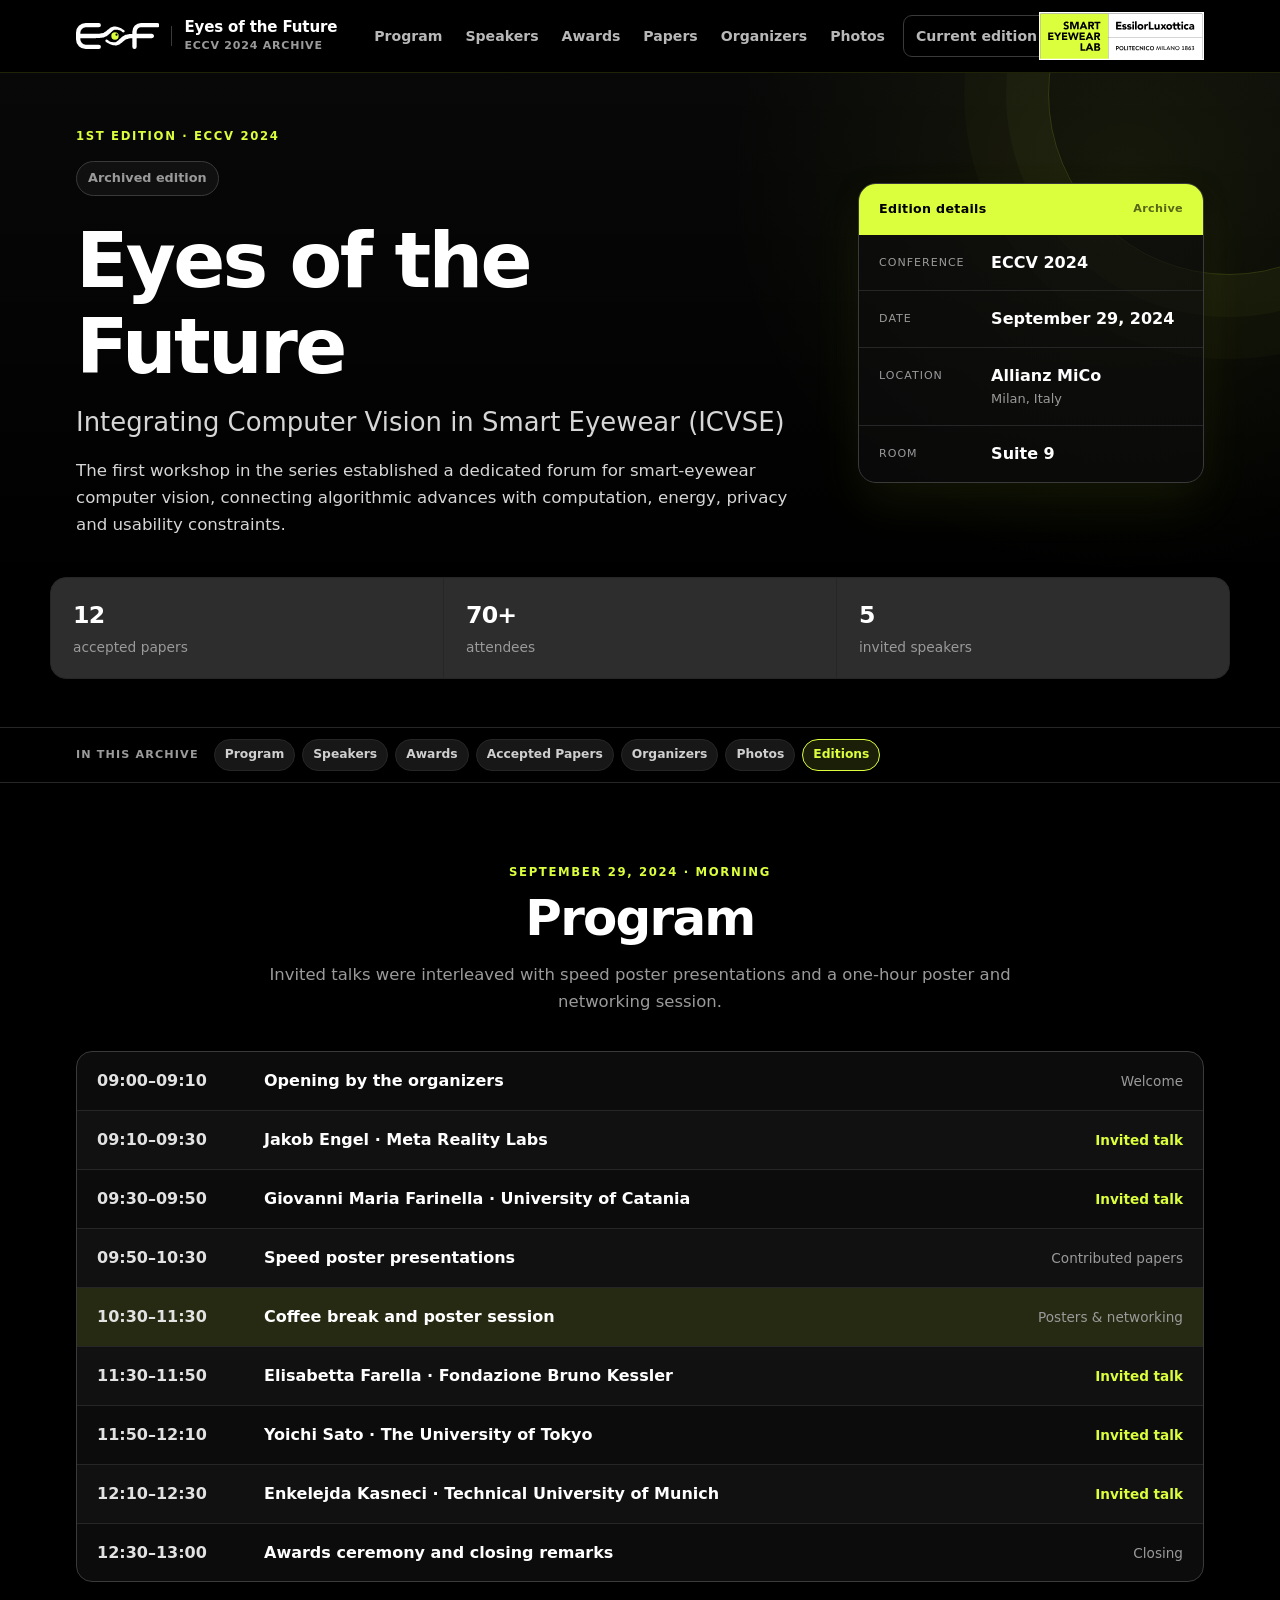
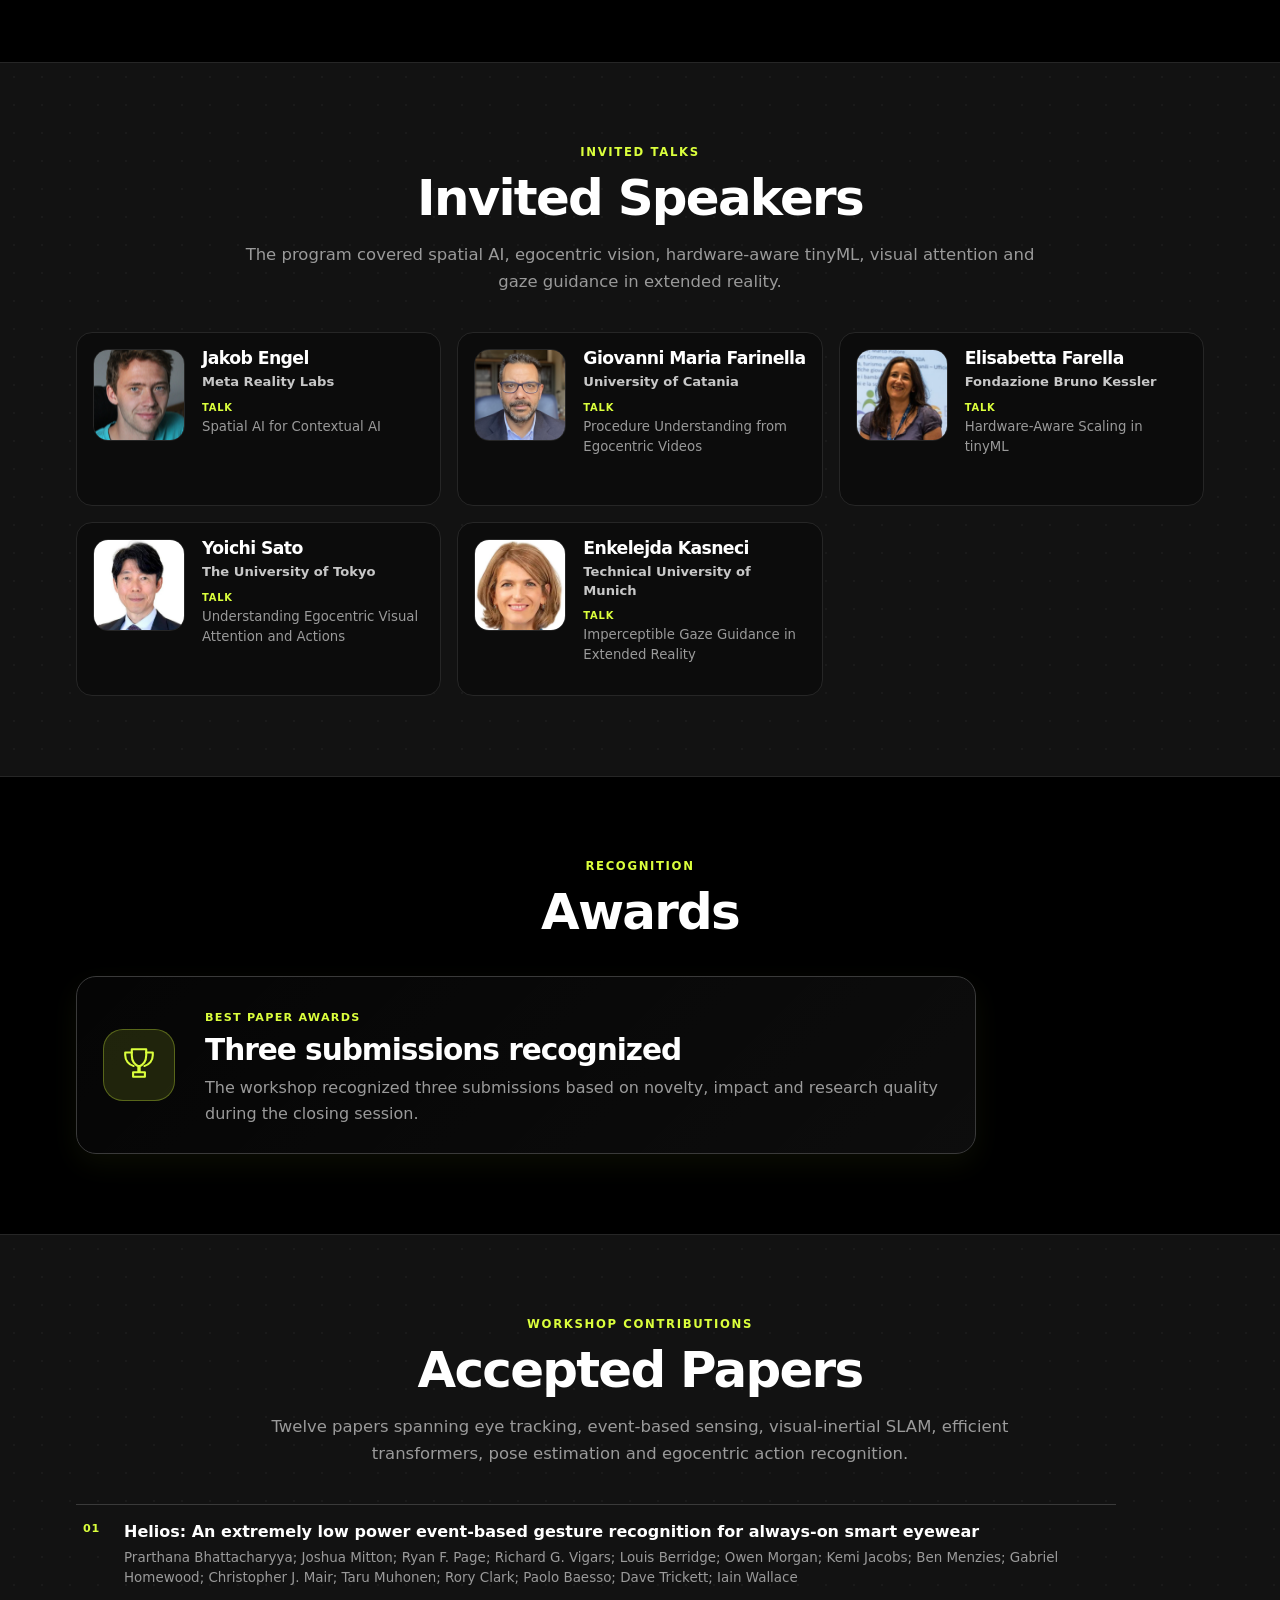
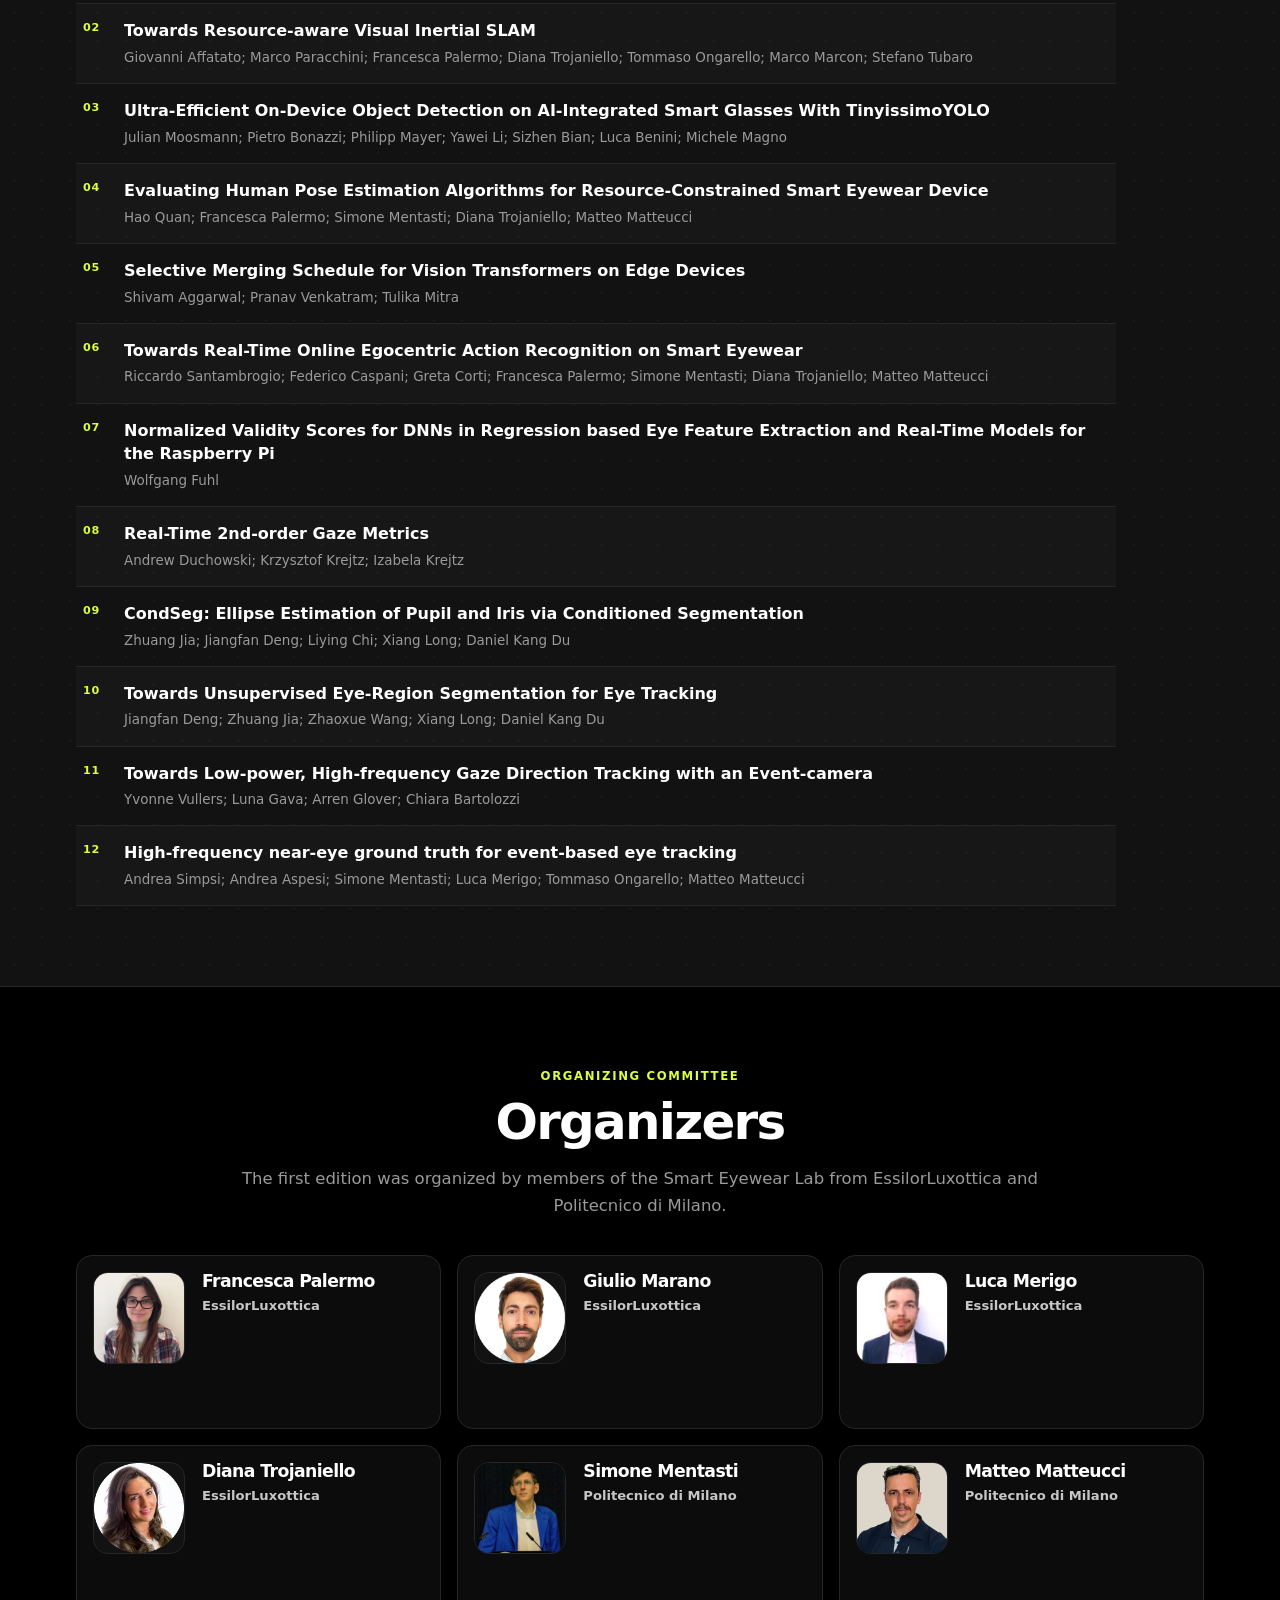
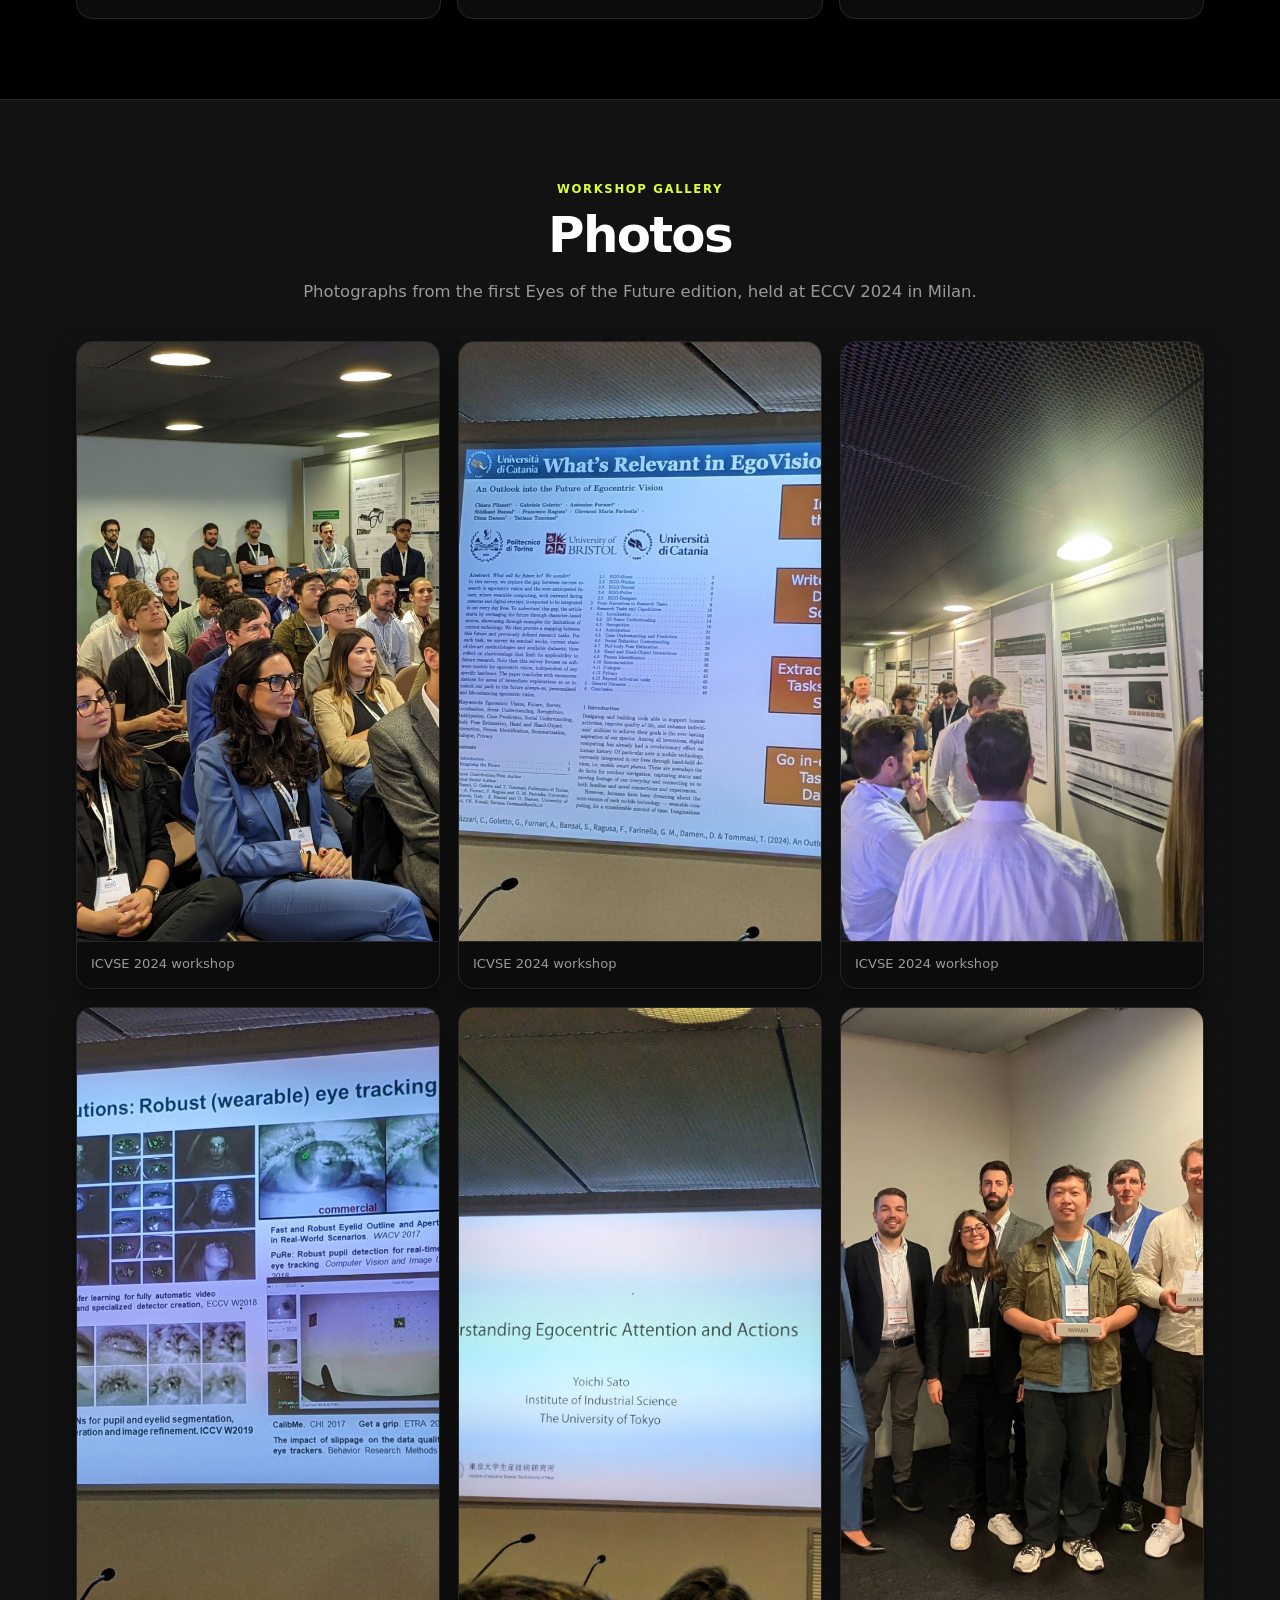
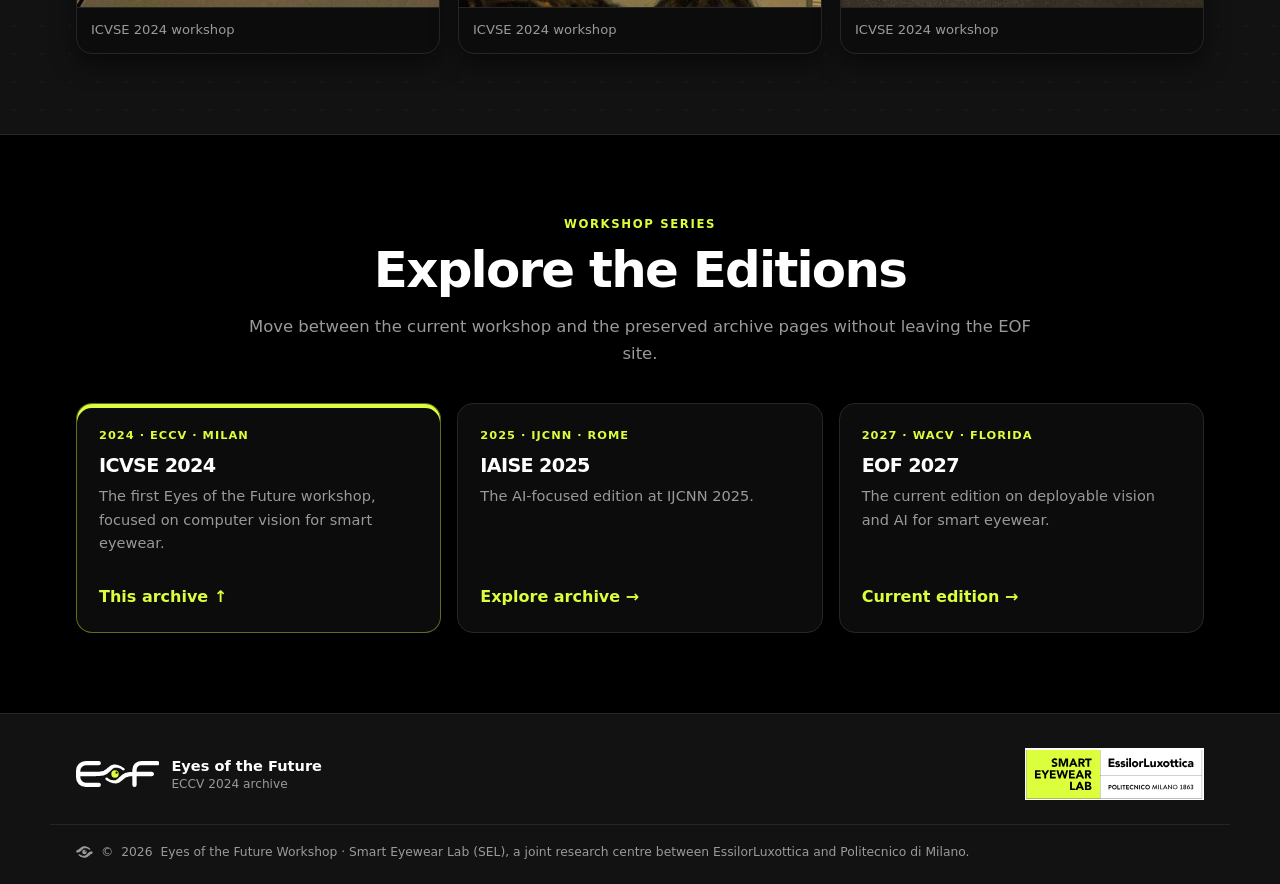
==== commit 114ee382: "Bust the stylesheet cache so the extended deadline colors load. Co-authored-by: Cursor <cursoragent@" ====
--- a/editions/eccv-2024.html
+++ b/editions/eccv-2024.html
@@ -6,7 +6,7 @@
   <meta name="description" content="Archive of ICVSE 2024, the Eyes of the Future workshop at ECCV 2024 in Milan.">
   <title>ICVSE 2024 | Eyes of the Future</title>
   <link rel="icon" href="../assets/icons/favicon.svg" type="image/svg+xml">
-  <link rel="stylesheet" href="../assets/css/styles.css">
+  <link rel="stylesheet" href="../assets/css/styles.css?v=20261010">
 </head>
 <body class="archive-page">
 <a class="skip-link" href="#content">Skip to content</a>
--- a/assets/css/styles.css
+++ b/assets/css/styles.css
@@ -200,11 +200,16 @@
 }
 h1, h2, h3 { line-height: 1.12; letter-spacing: -.035em; }
 h1 { margin: 0 0 14px; max-width: 900px; font-size: clamp(3rem, 6vw, 5.25rem); }
+.title-end { white-space: nowrap; }
 .eof-tag {
-  color: var(--muted);
-  font-size: 1.5rem;
-  font-weight: 700;
-  letter-spacing: 0;
+  display: inline-block;
+  margin-left: .16em;
+  color: var(--ink-soft);
+  font-size: .46em;
+  font-weight: 650;
+  letter-spacing: .01em;
+  vertical-align: baseline;
+  white-space: nowrap;
 }
 .edition-subtitle {
   max-width: 800px;
@@ -598,7 +603,7 @@
   align-items: center;
   gap: 6px;
 }
-.timeline-body span { color: var(--muted); font-size: .88rem; line-height: 1.4; }
+.timeline-body > span { color: var(--muted); font-size: .88rem; line-height: 1.4; }
 .tbd-badge {
   display: inline-block;
   padding: 2px 9px;
@@ -613,6 +618,41 @@
   white-space: nowrap;
 }
 .tbd-badge-inline { padding: 1px 7px; margin-left: 2px; }
+.date-old {
+  position: relative;
+  display: inline-block;
+  color: var(--muted);
+  font-weight: 600;
+  font-size: .76em;
+  line-height: 1;
+  text-decoration: none;
+}
+.date-old::after {
+  content: "";
+  position: absolute;
+  left: -3px;
+  right: -3px;
+  top: 46%;
+  height: 2.5px;
+  border-radius: 999px;
+  background: #ff3b3b;
+  box-shadow: 0 0 8px rgba(255, 59, 59, .55);
+  transform: translateY(-50%);
+}
+.extended-badge {
+  display: inline-block;
+  padding: 2px 9px;
+  margin-left: 2px;
+  border-radius: 999px;
+  background: var(--accent-soft);
+  border: 1px solid rgba(219, 255, 60, .35);
+  color: var(--accent);
+  font-size: .64rem;
+  font-weight: 780;
+  letter-spacing: .04em;
+  text-transform: uppercase;
+  white-space: nowrap;
+}
 
 .schedule {
   overflow: hidden;
